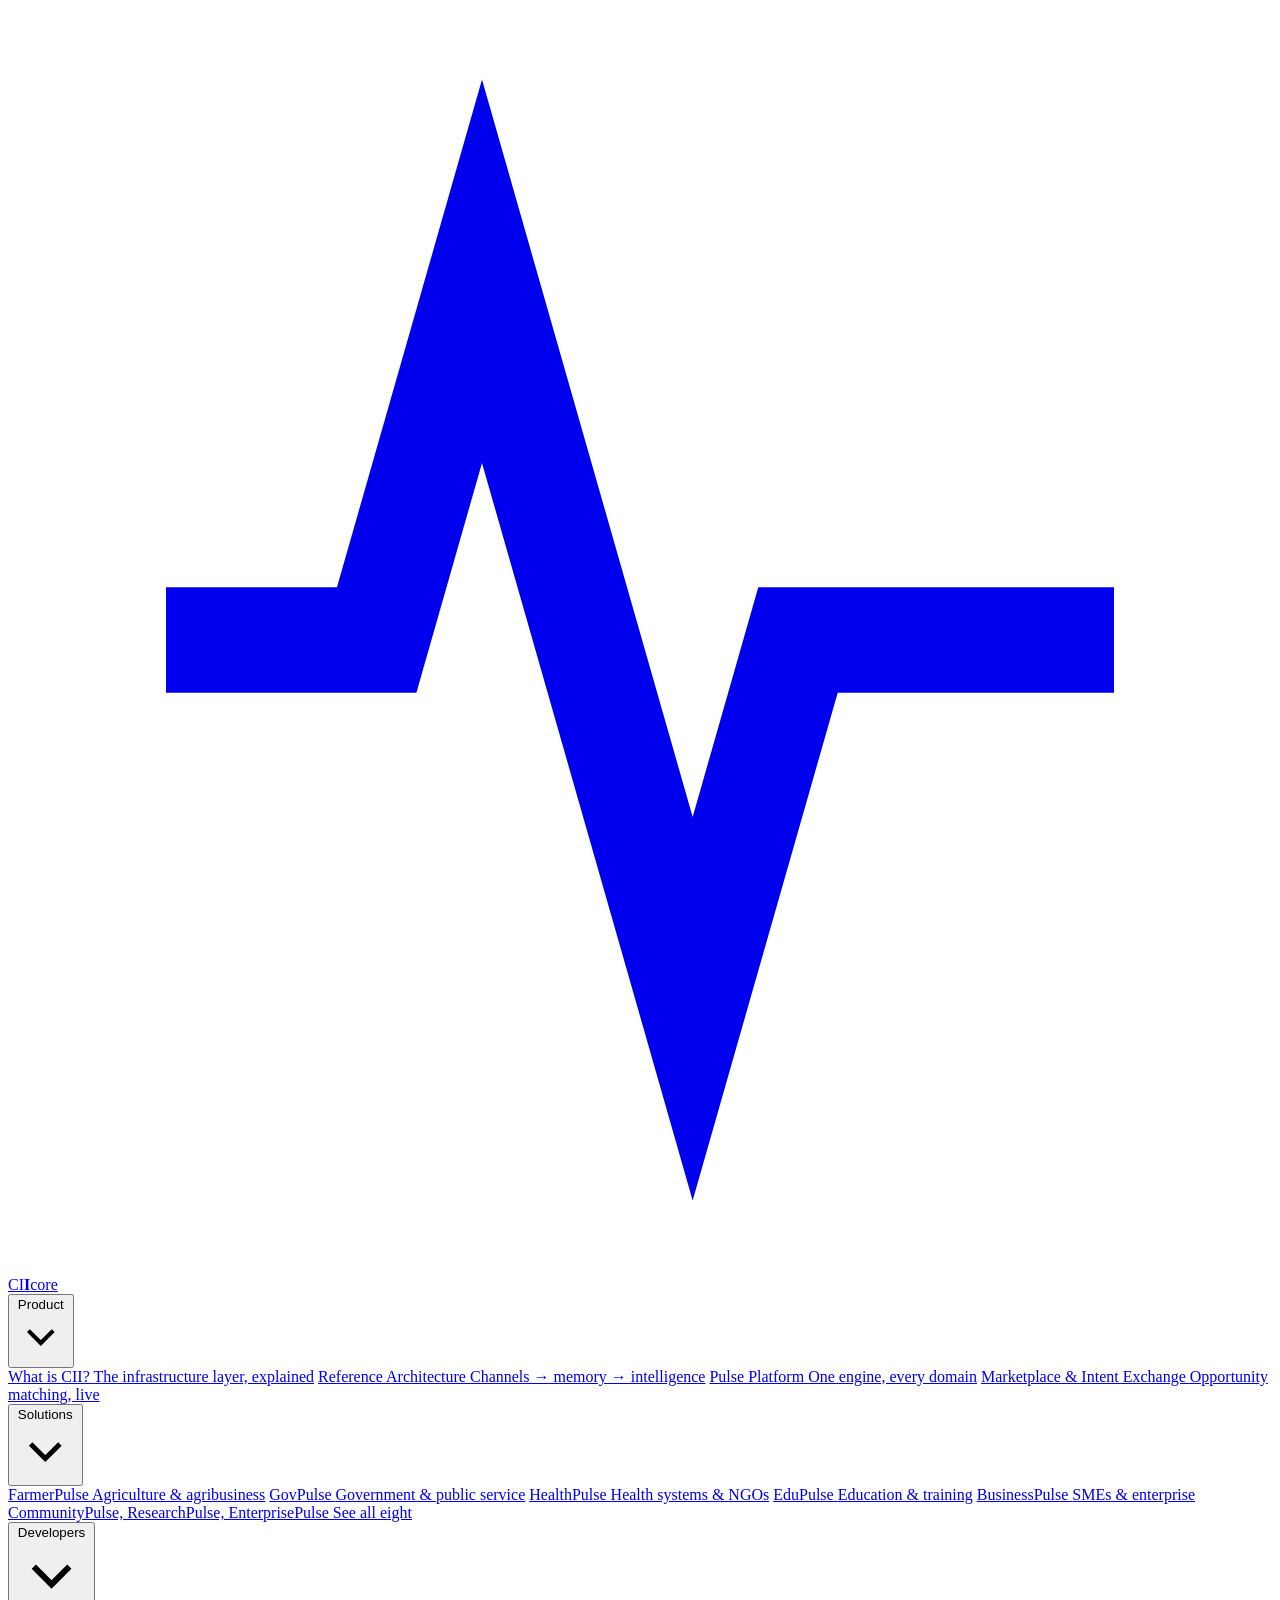
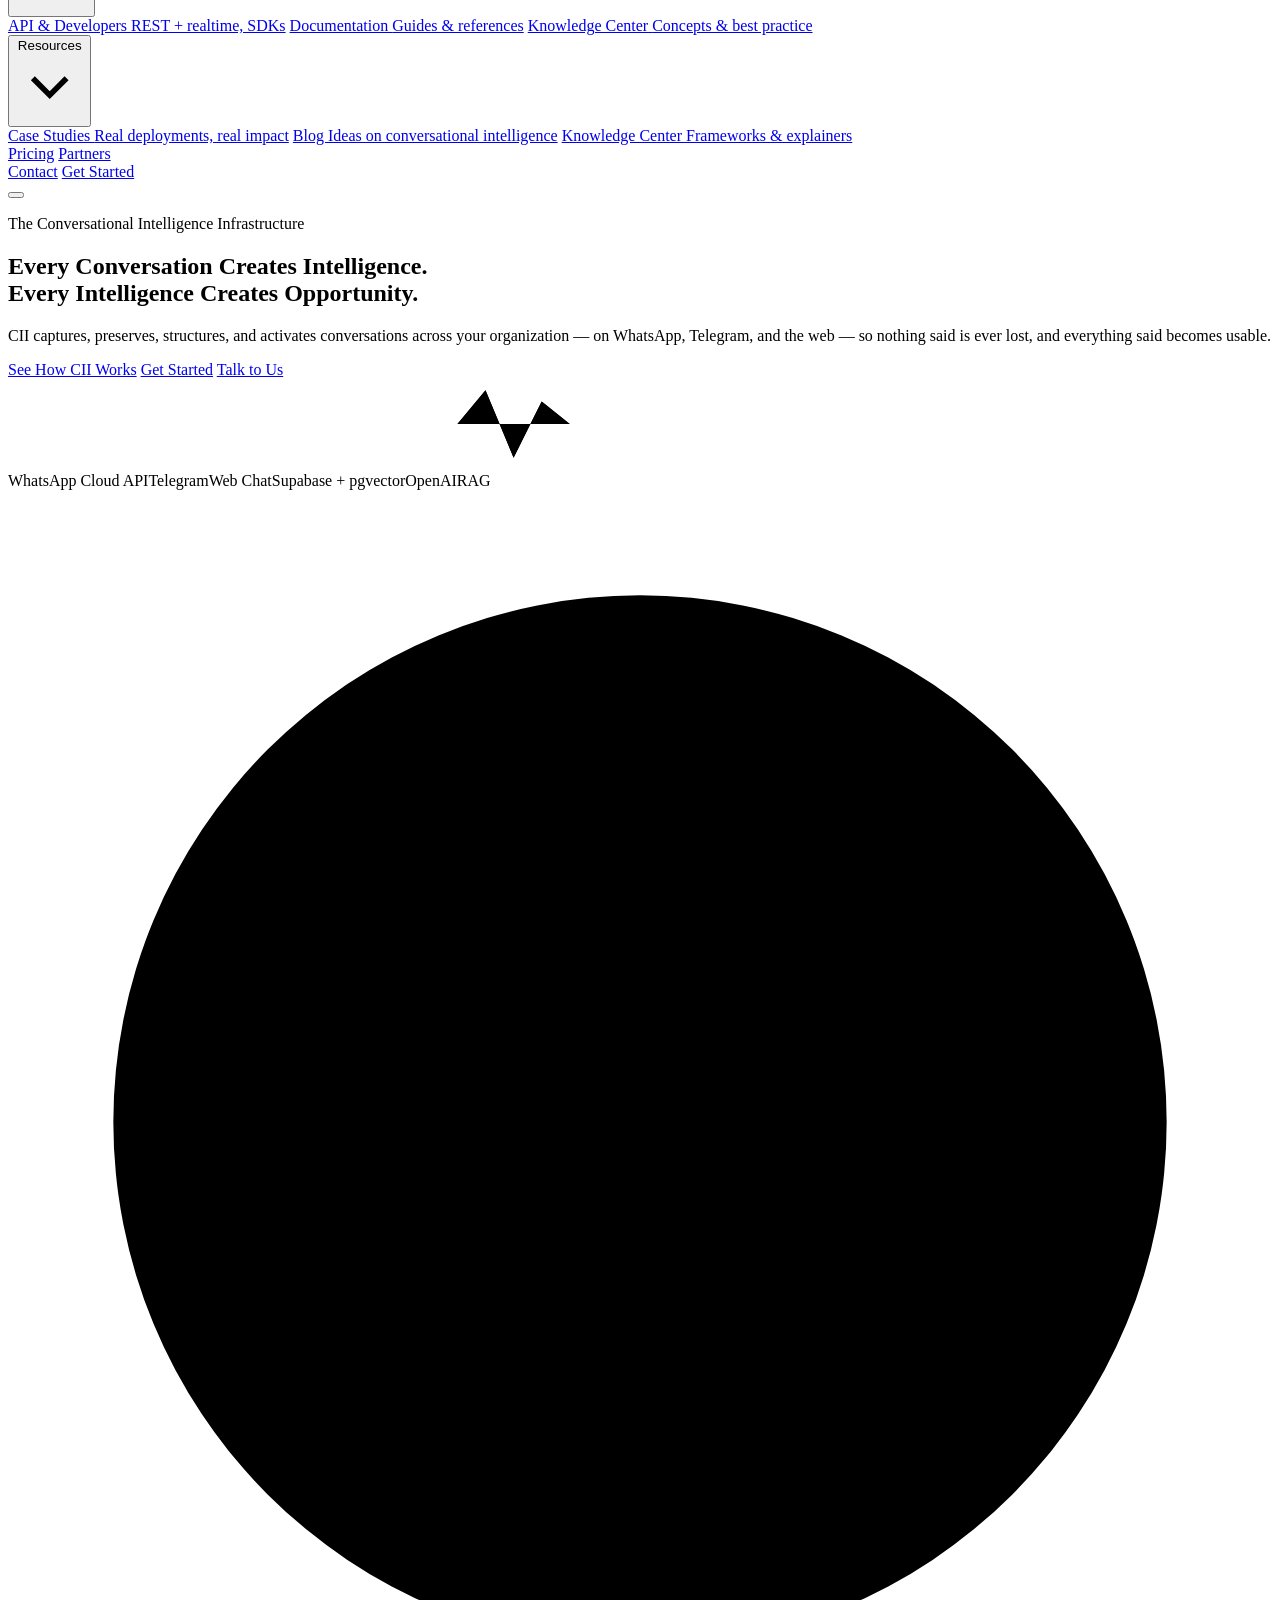
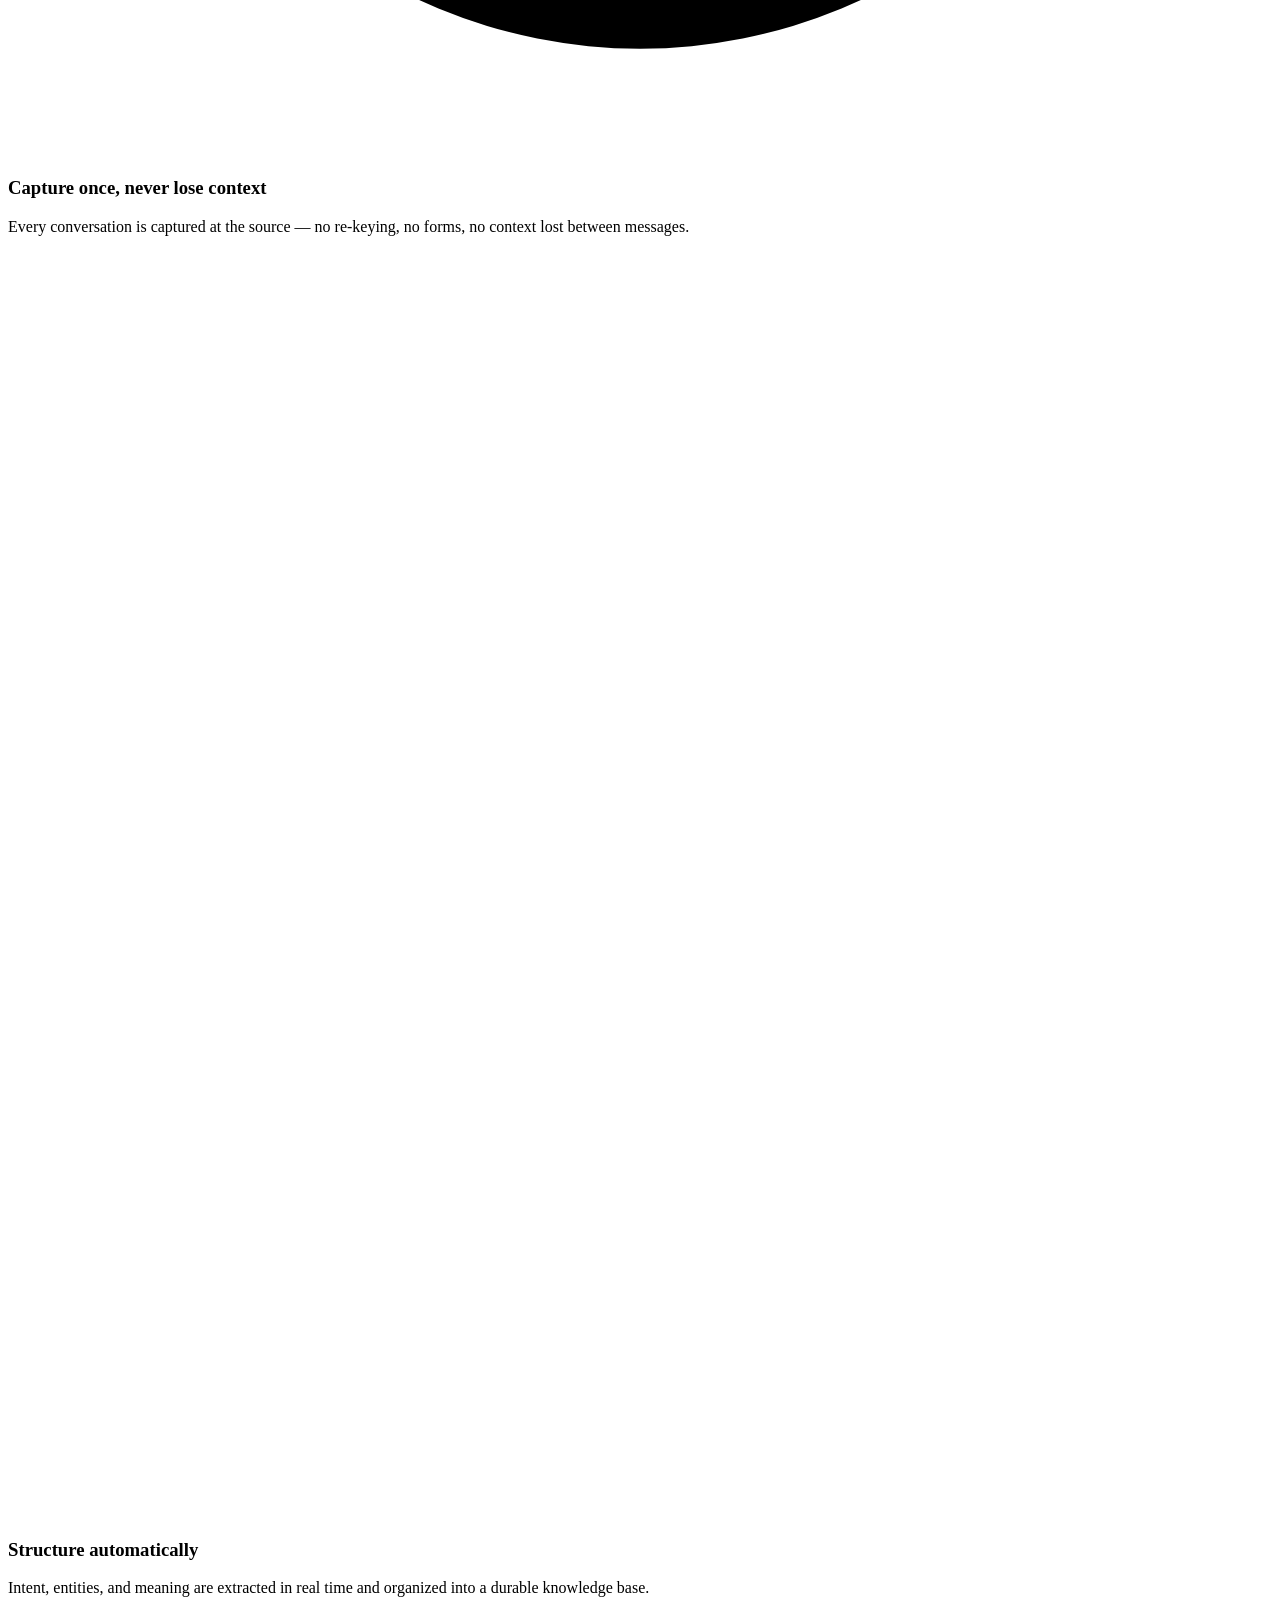
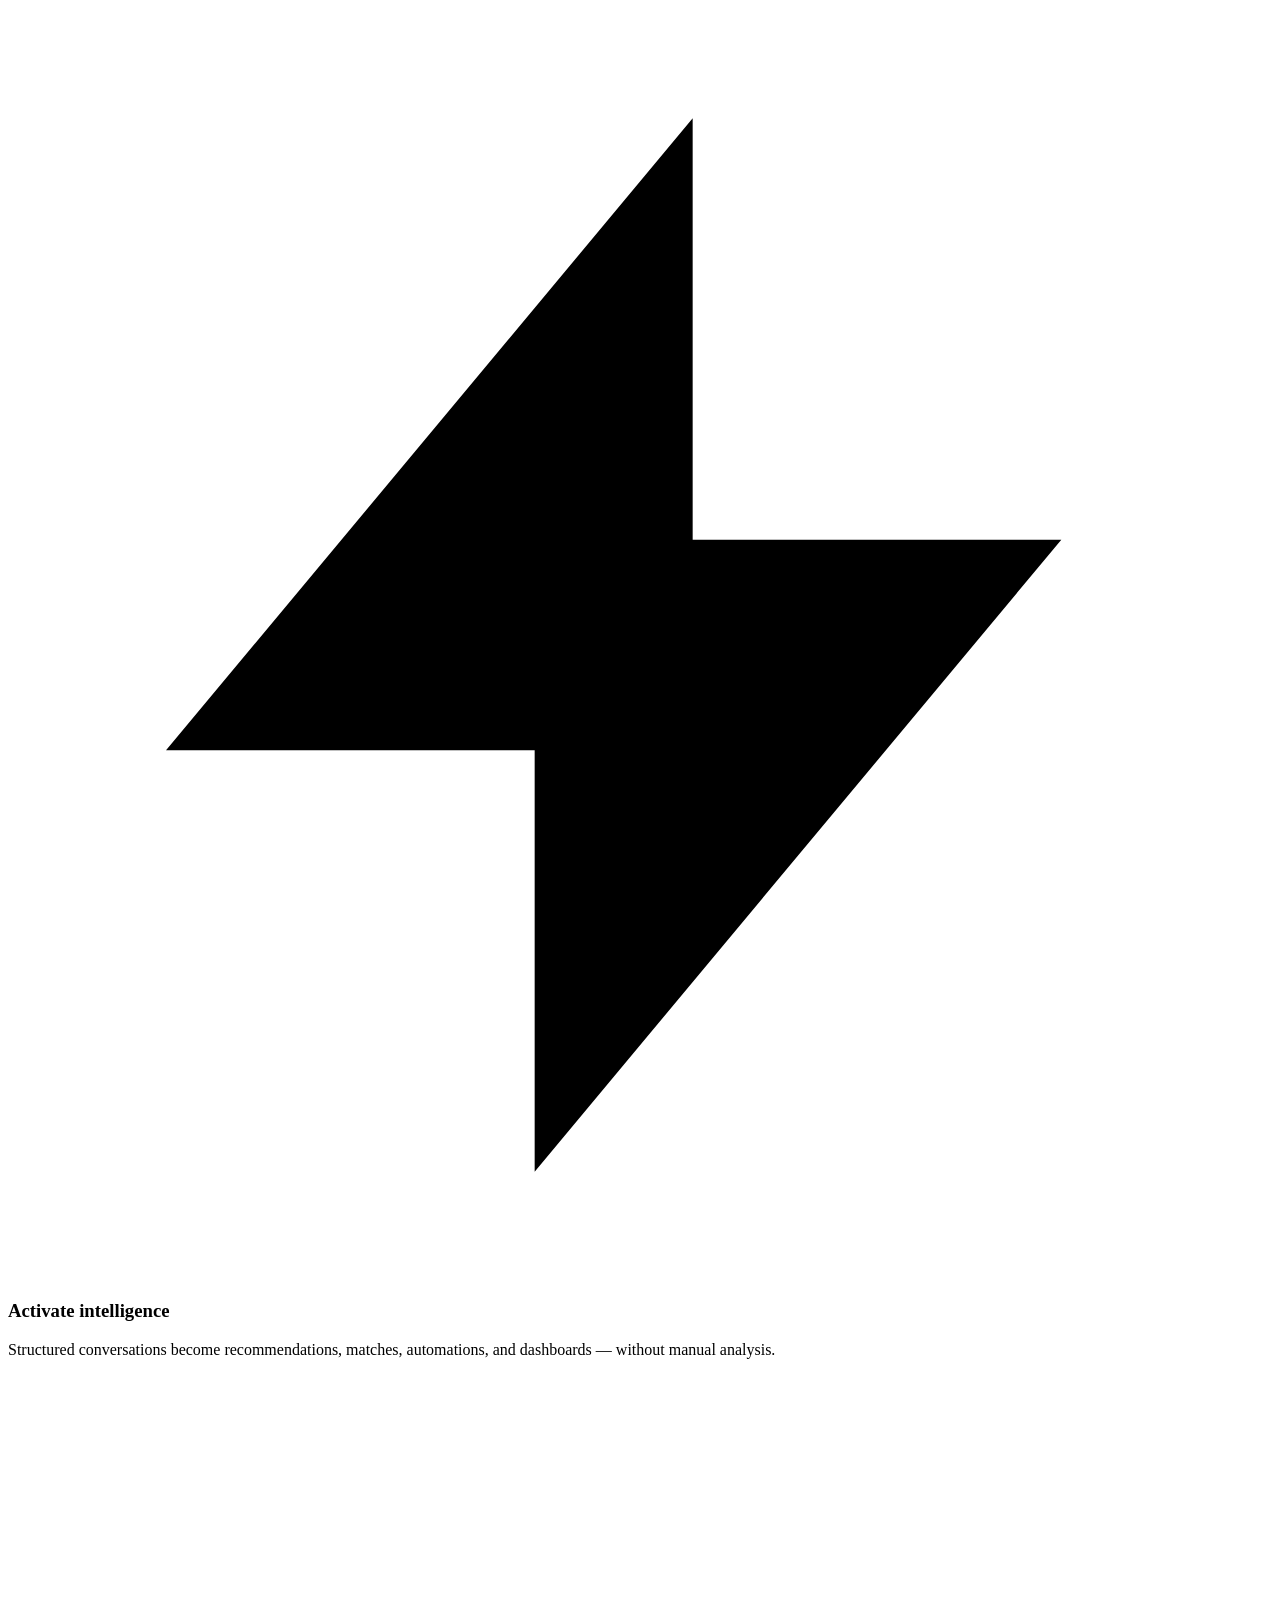
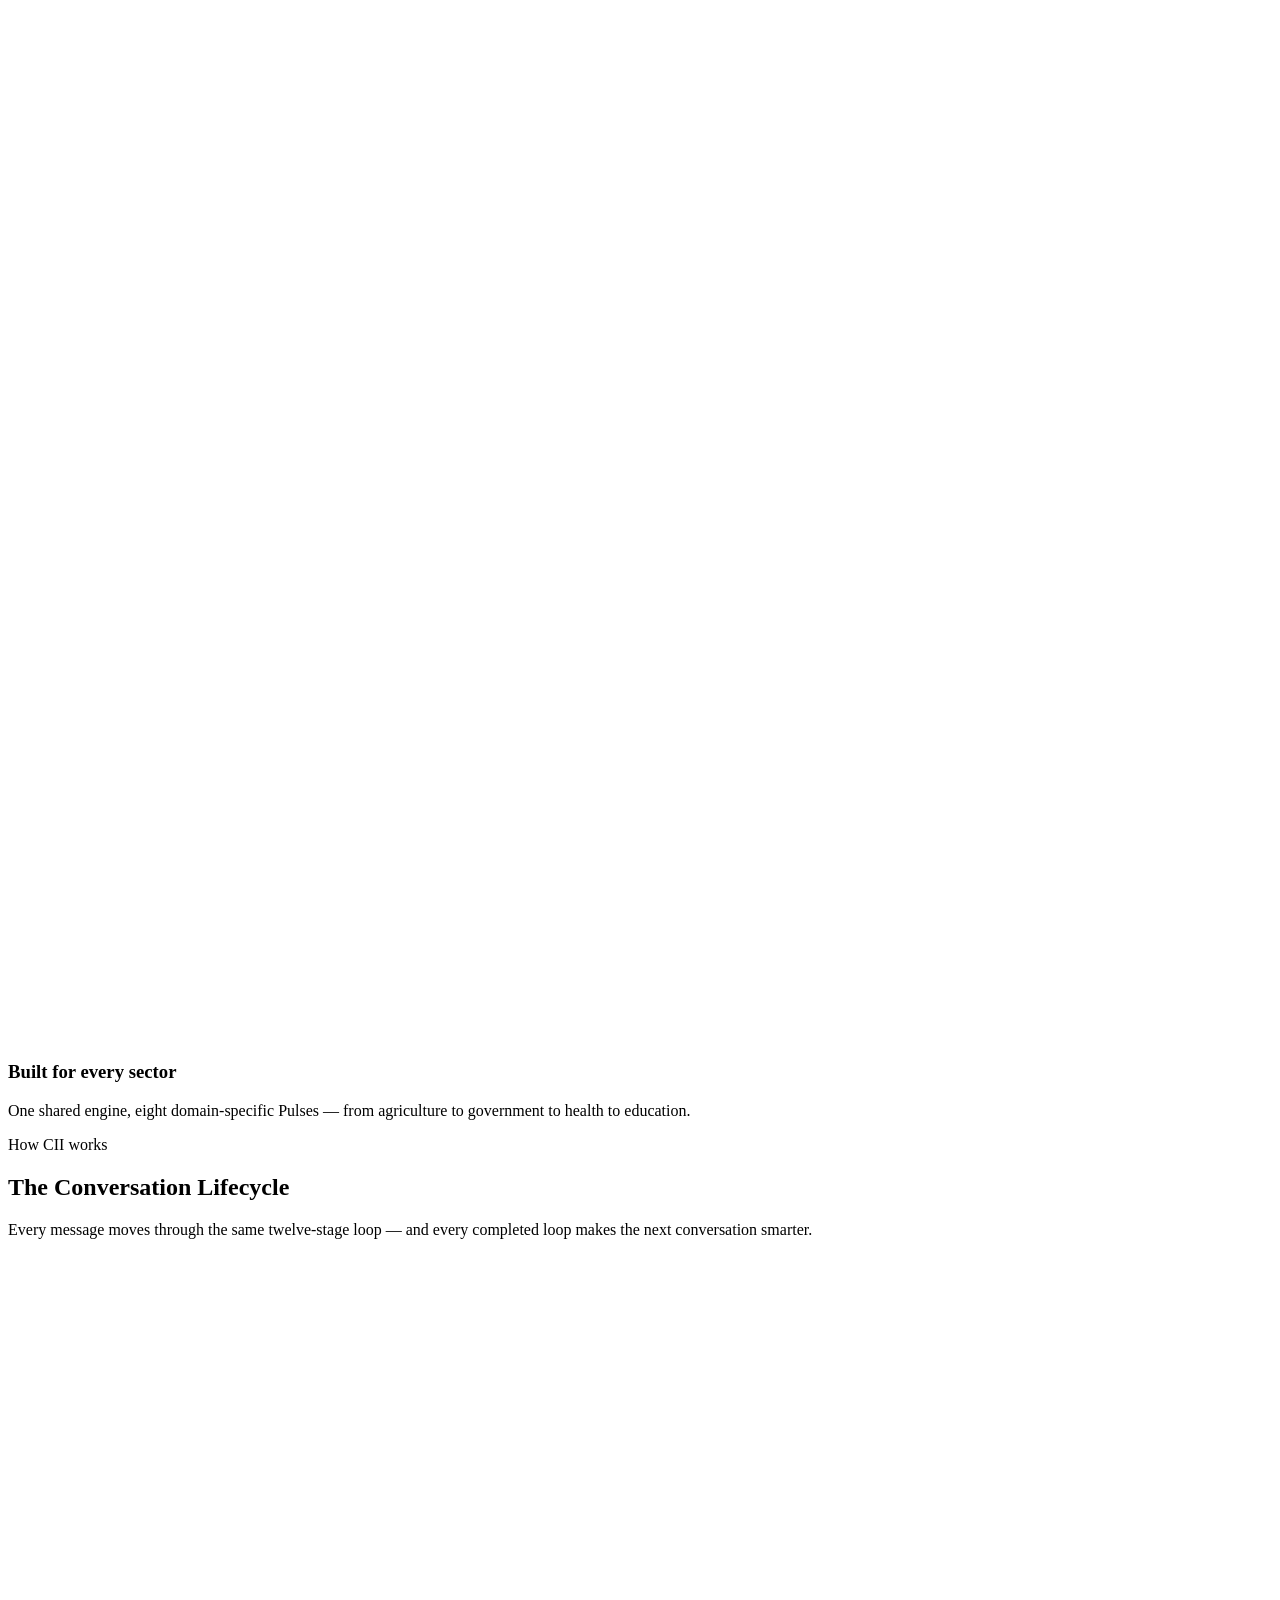
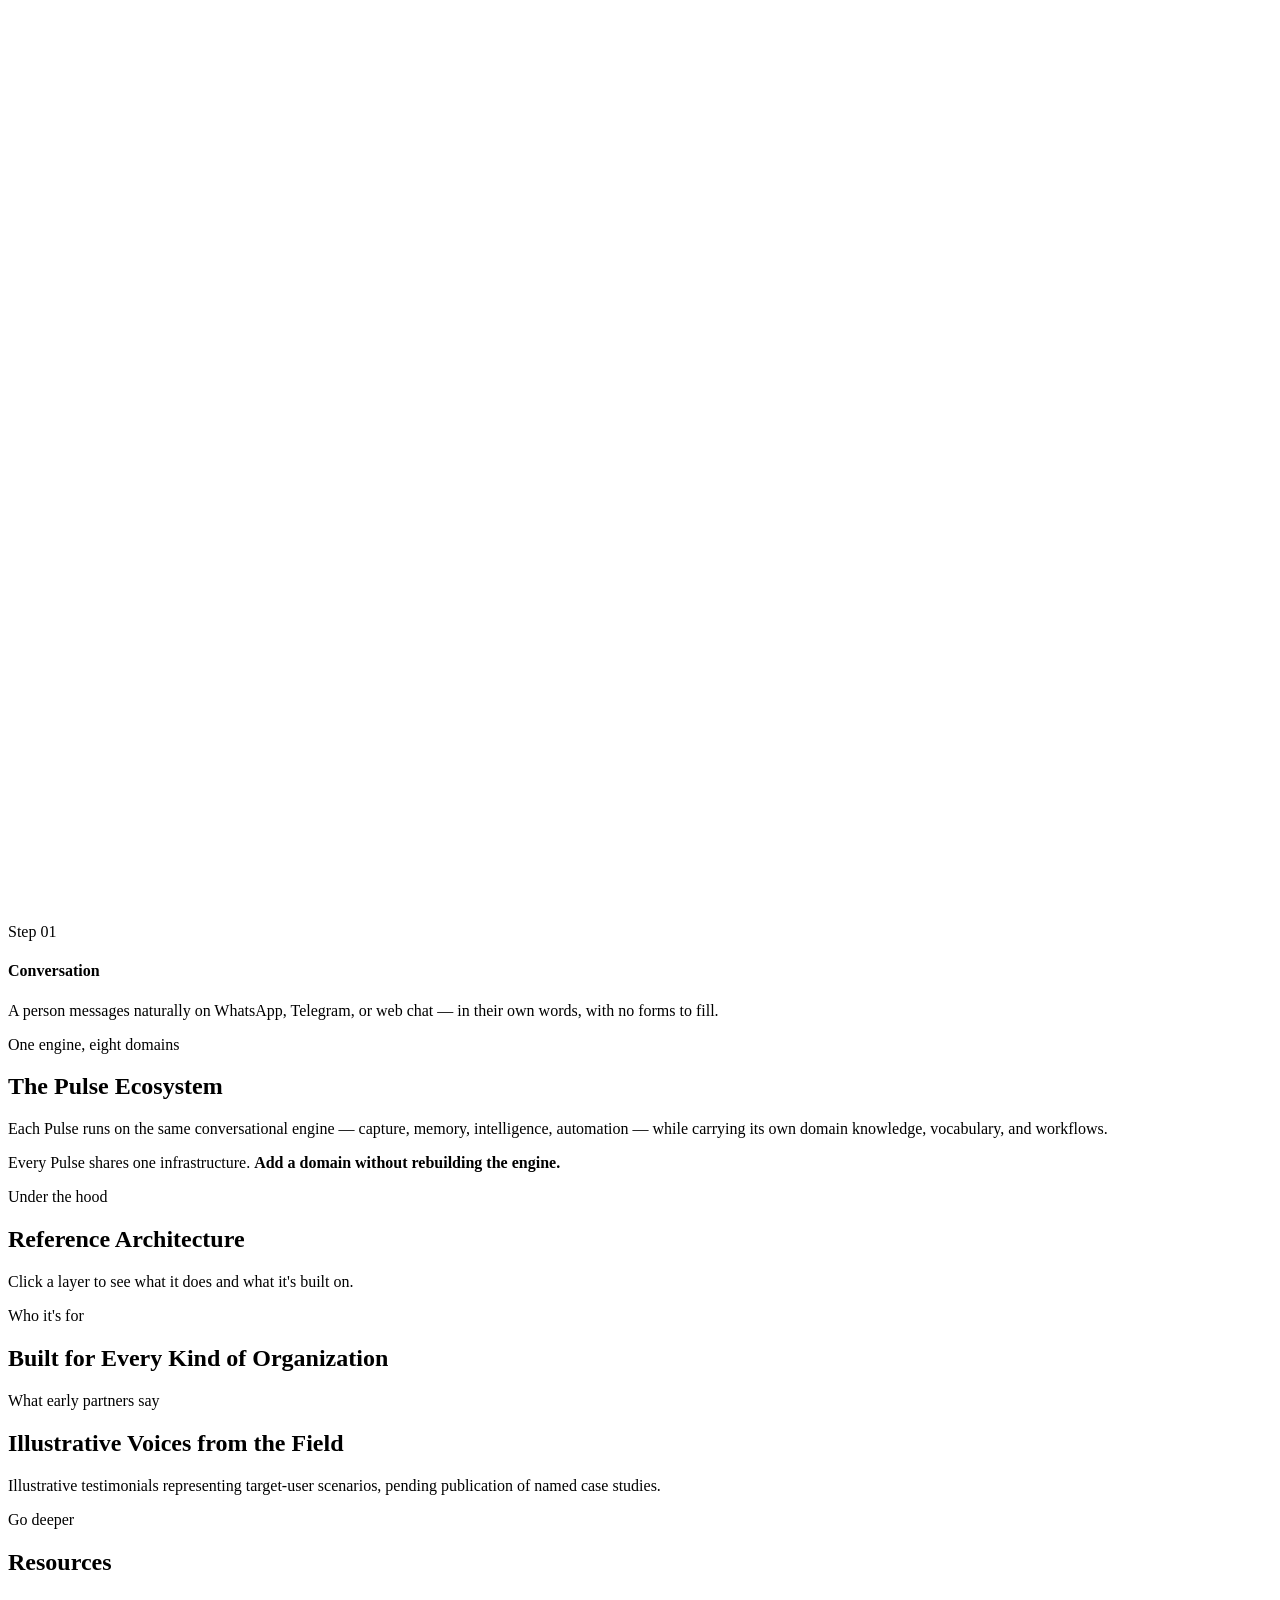
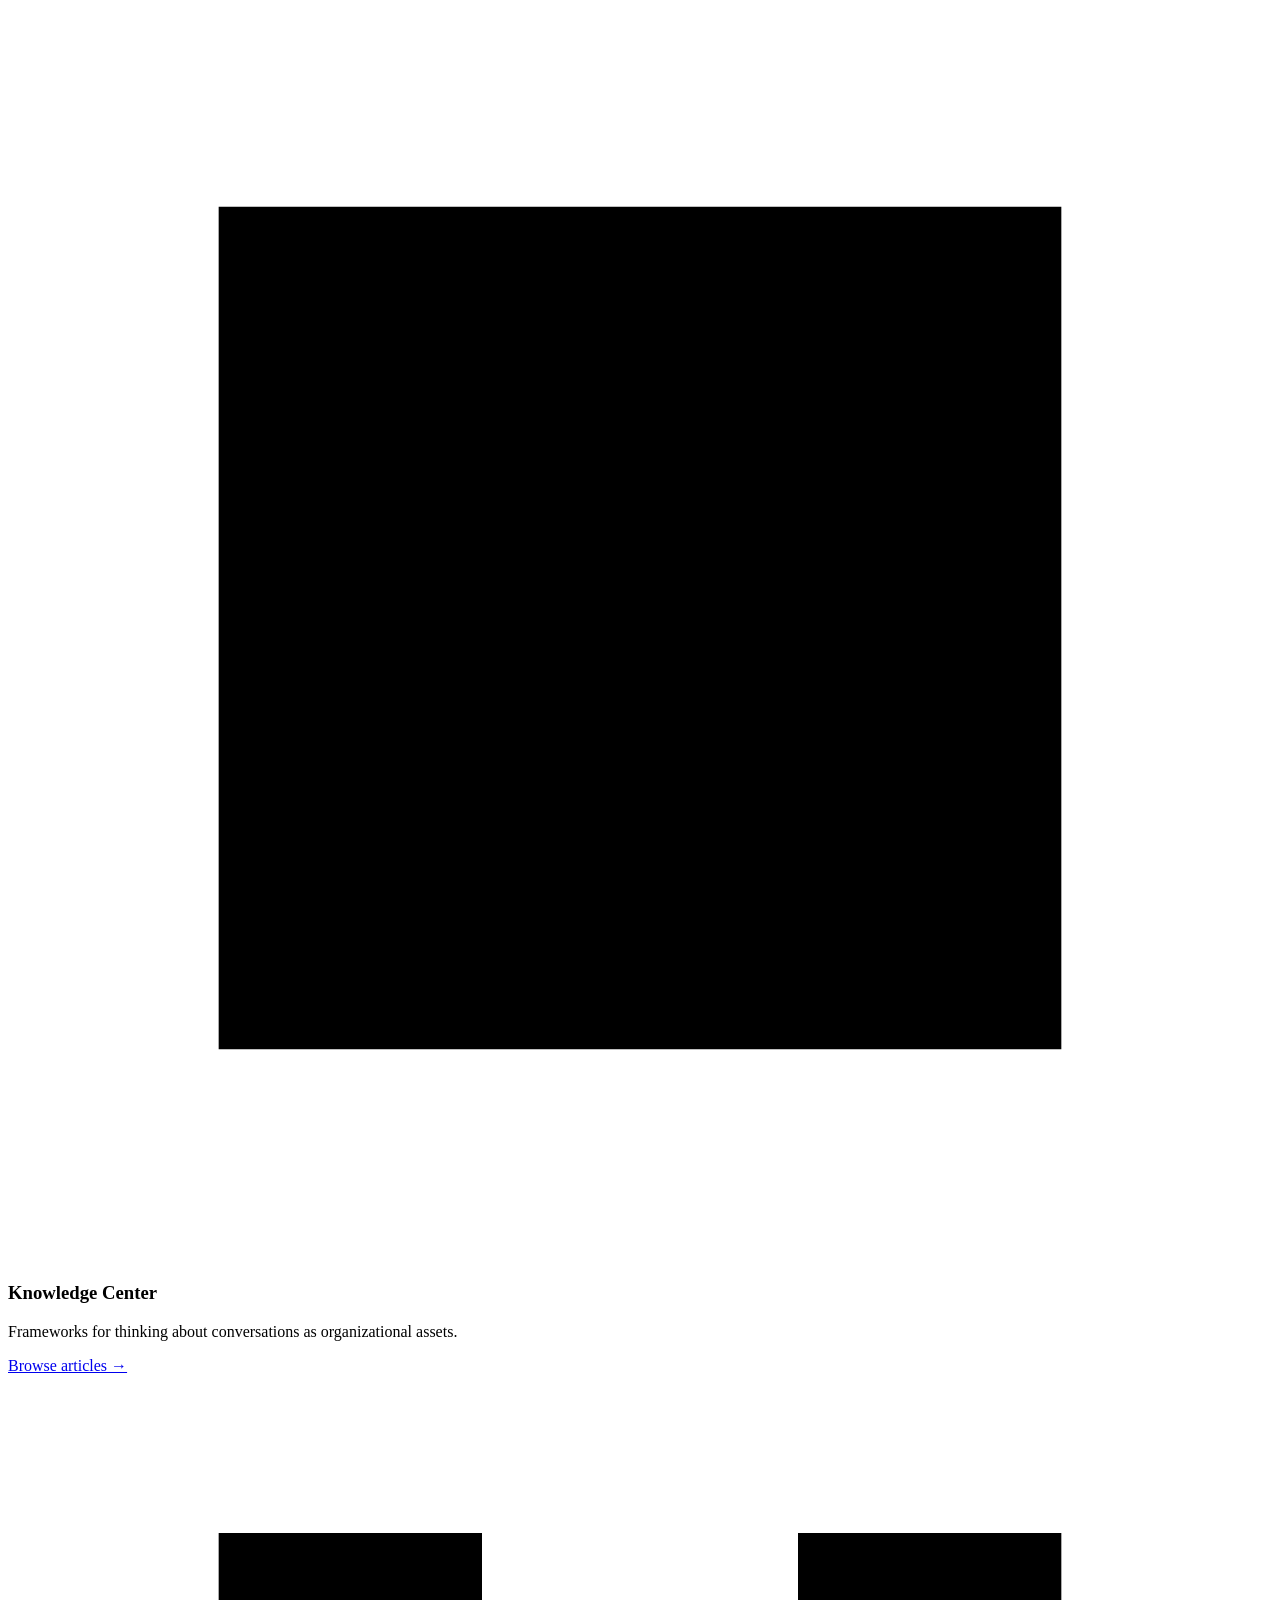
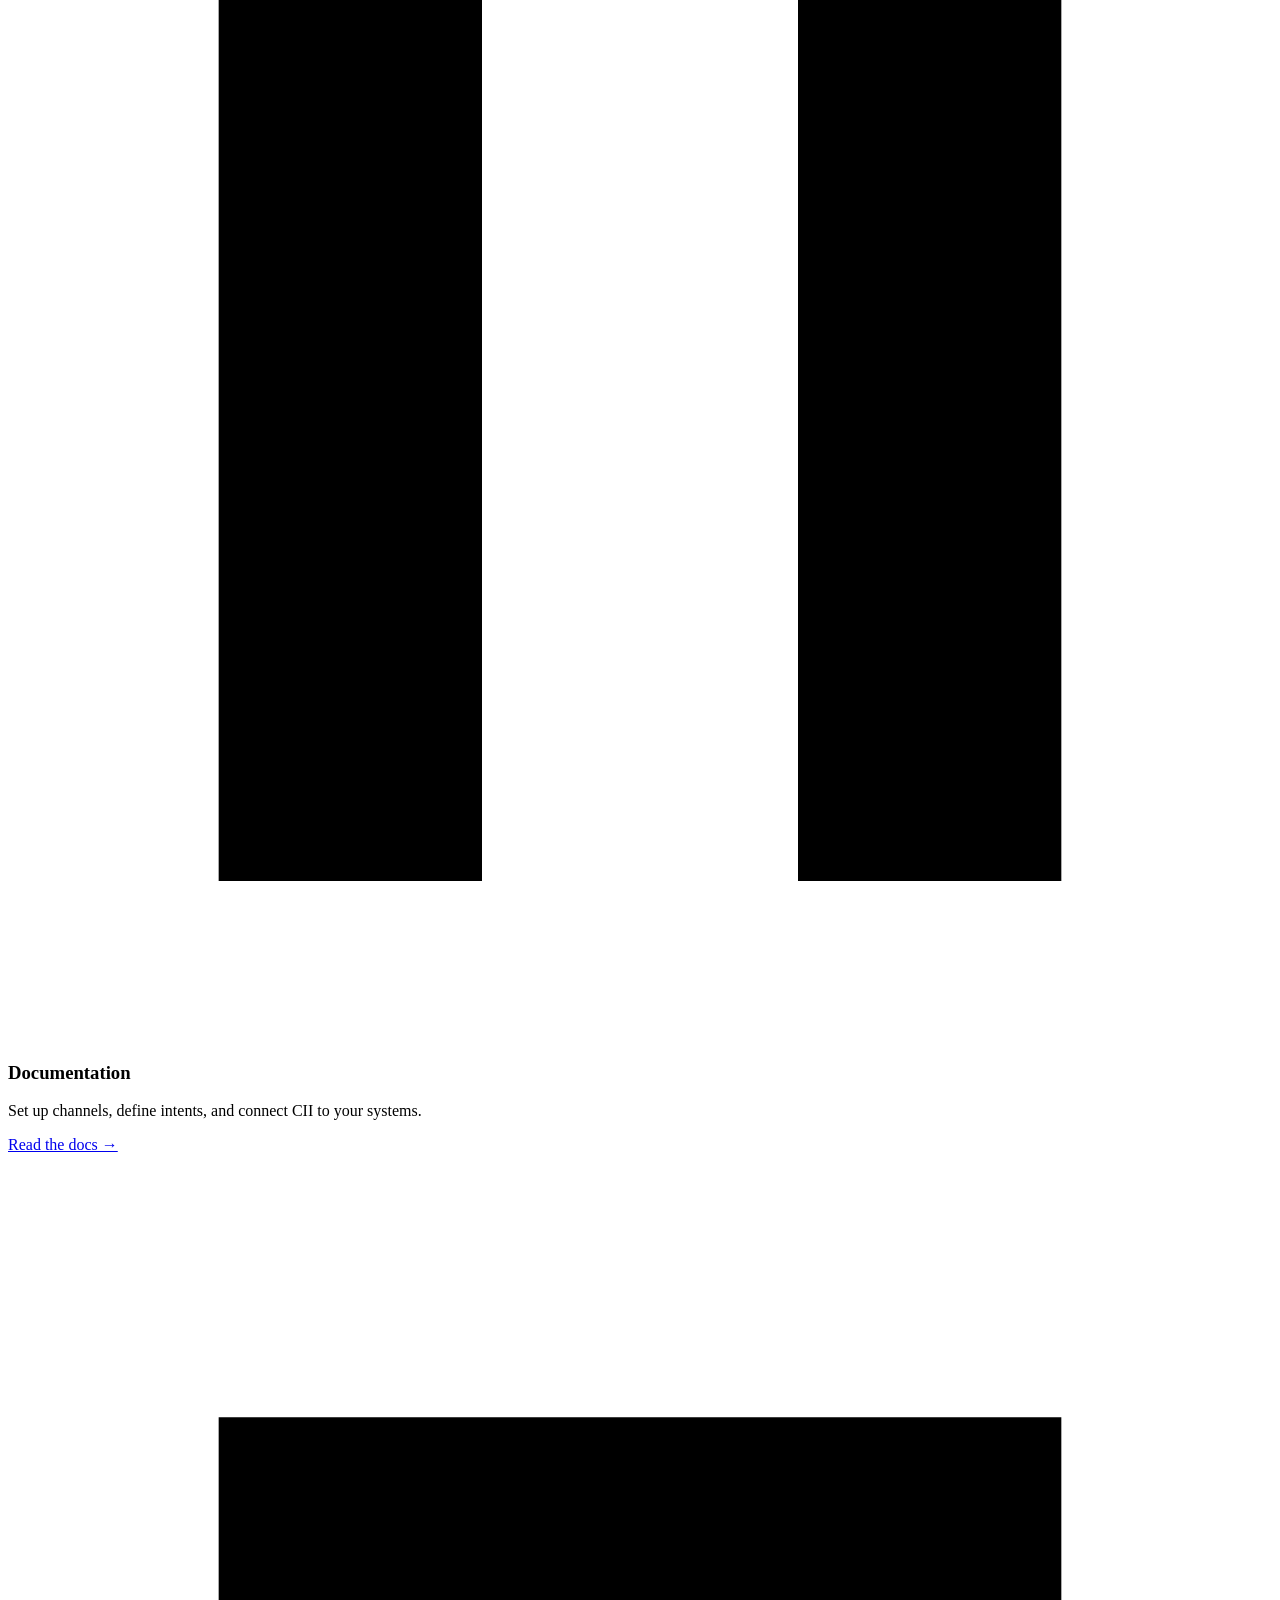
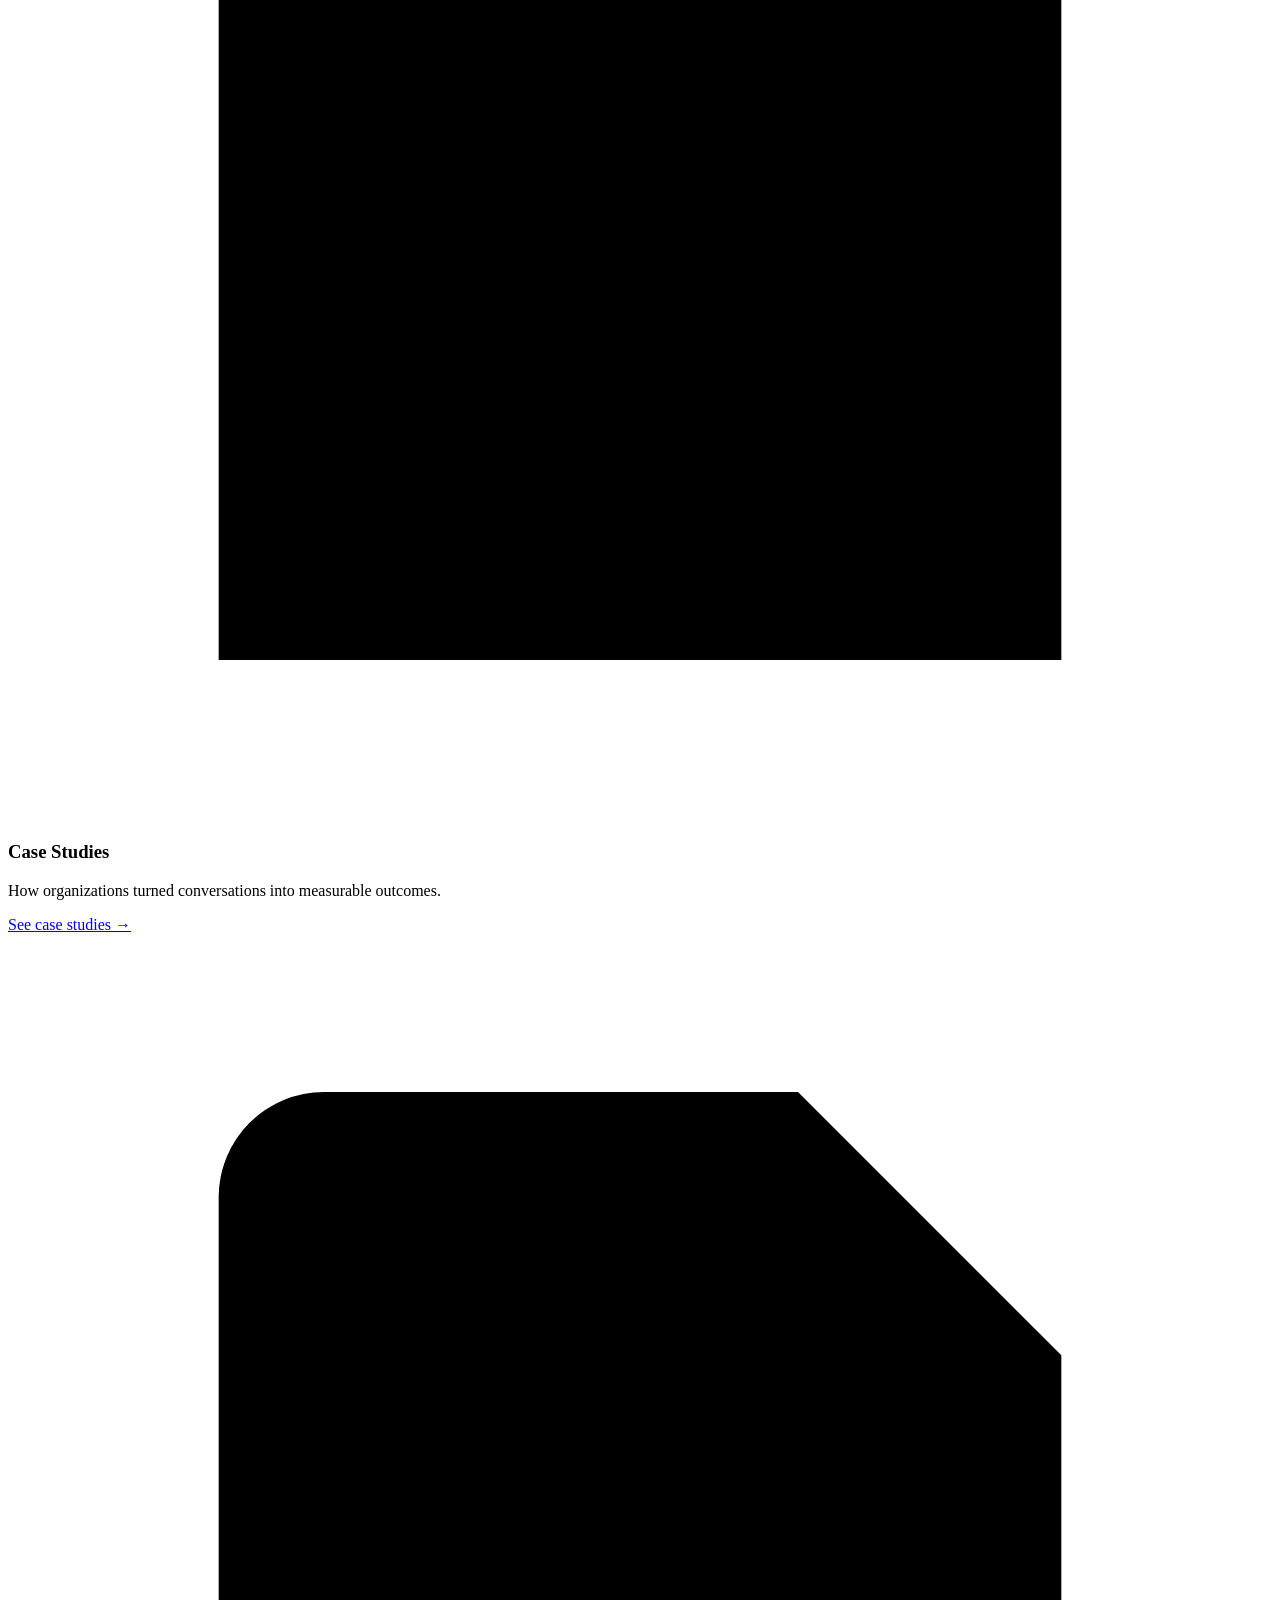
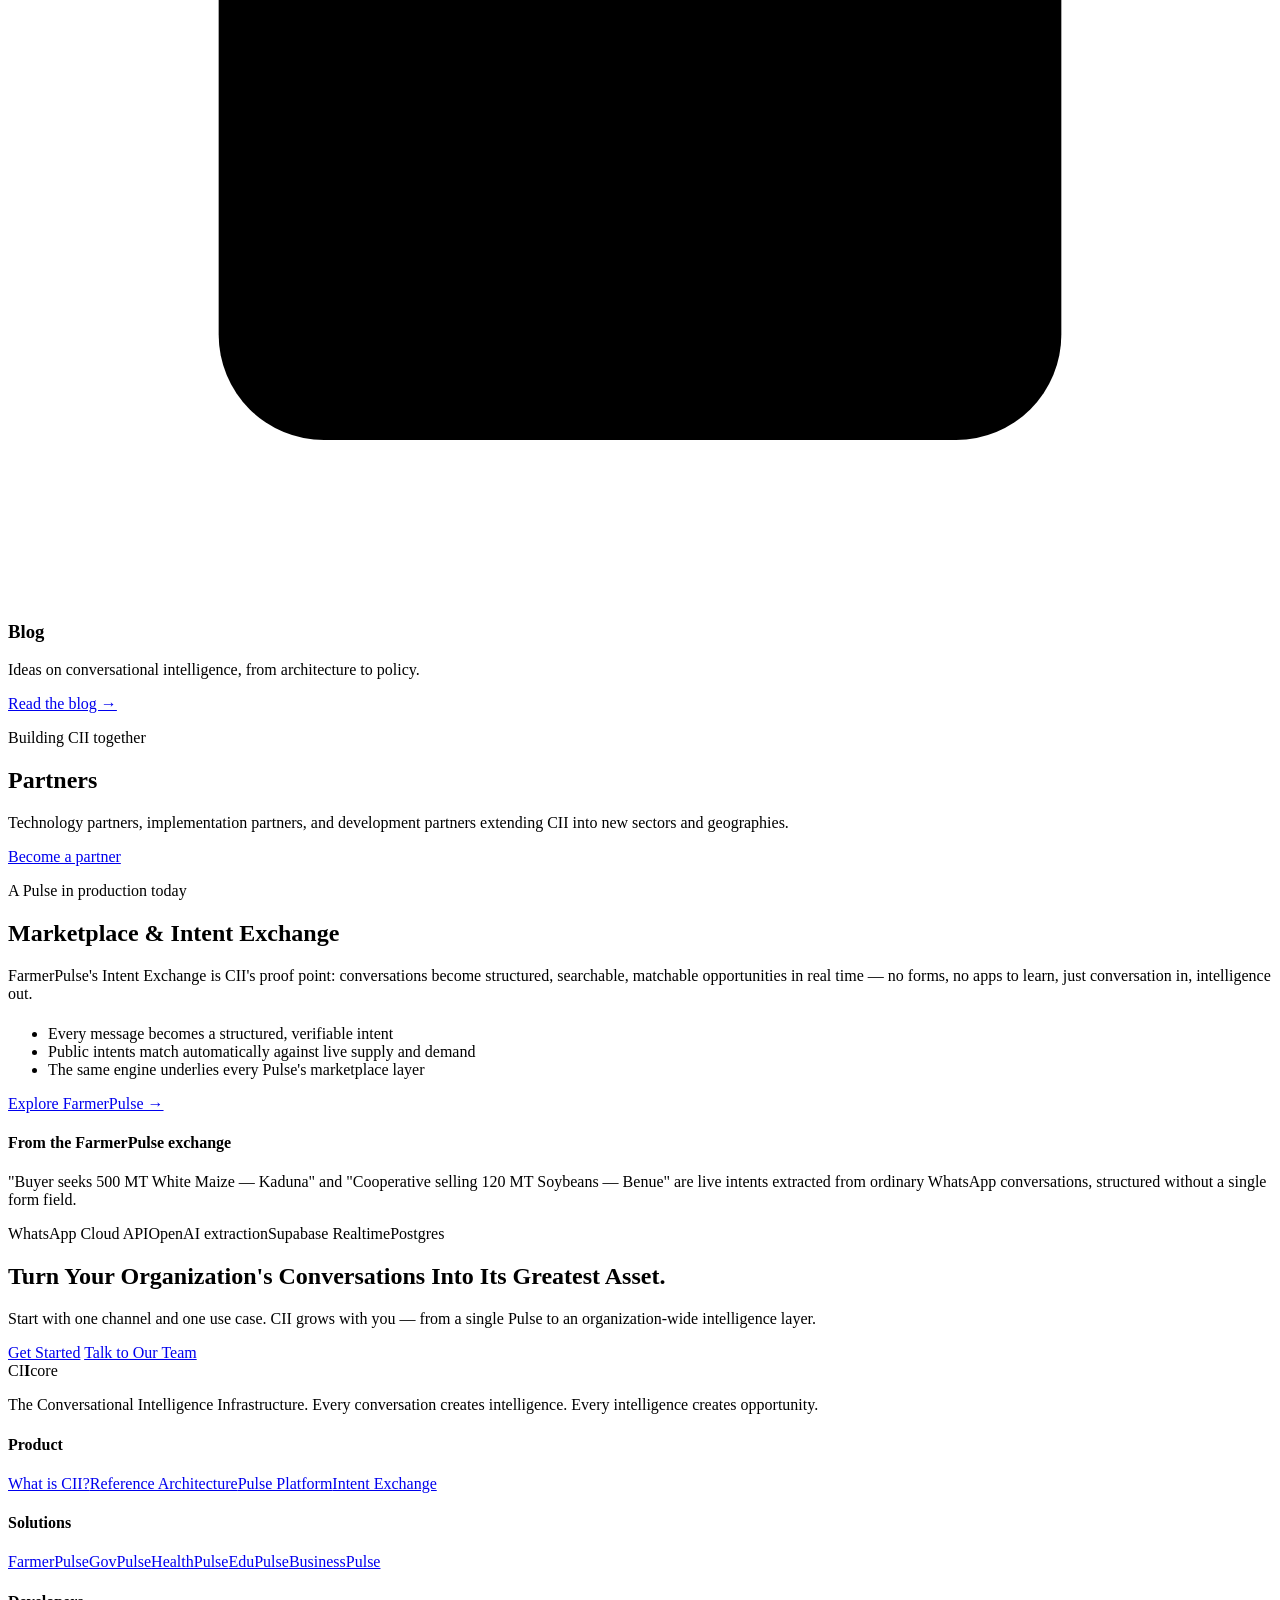
==== index.html @ 6999280f "Update index.html" ====
<!DOCTYPE html>
<html lang="en">
<head>
<meta charset="UTF-8" />
<meta name="viewport" content="width=device-width, initial-scale=1.0" />
<title>CII — Conversational Intelligence Infrastructure | Every Conversation Creates Intelligence</title>
<meta name="description" content="CII is the infrastructure layer that captures, structures, and activates conversations across organizations — turning WhatsApp, Telegram, and web chat into permanent organizational intelligence.">
<link rel="preconnect" href="https://fonts.googleapis.com">
<link href="https://fonts.googleapis.com/css2?family=Sora:wght@400;500;600;700&family=Inter:wght@400;500;600;700&family=JetBrains+Mono:wght@400;500;600&display=swap" rel="stylesheet">
<link rel="stylesheet" href="styles.css">
</head>
<body>

<!-- ============ HEADER ============ -->
<header class="site-header">
  <div class="container header__inner">
    <a href="index.html" class="brand">
      <span class="brand__mark"><svg viewBox="0 0 24 24" fill="none" stroke="currentColor" stroke-width="2"><path d="M3 12h4l2-7 4 14 2-7h6"/></svg></span>
      <span class="brand__name">CI<b>I</b>core</span>
    </a>

    <nav class="main-nav" id="mainNav">
      <div class="nav-item">
        <button aria-expanded="false">Product <svg viewBox="0 0 24 24" stroke="currentColor" fill="none" stroke-width="2"><path d="M6 9l6 6 6-6"/></svg></button>
        <div class="mega">
          <a href="what-is-cii.html">What is CII? <span>The infrastructure layer, explained</span></a>
          <a href="what-is-cii.html#architecture">Reference Architecture <span>Channels → memory → intelligence</span></a>
          <a href="pulse-platform.html">Pulse Platform <span>One engine, every domain</span></a>
          <a href="index.html#marketplace">Marketplace &amp; Intent Exchange <span>Opportunity matching, live</span></a>
        </div>
      </div>
      <div class="nav-item">
        <button aria-expanded="false">Solutions <svg viewBox="0 0 24 24" stroke="currentColor" fill="none" stroke-width="2"><path d="M6 9l6 6 6-6"/></svg></button>
        <div class="mega mega--wide">
          <a href="pulse-platform.html#farmerpulse">FarmerPulse <span>Agriculture &amp; agribusiness</span></a>
          <a href="pulse-platform.html#govpulse">GovPulse <span>Government &amp; public service</span></a>
          <a href="pulse-platform.html#healthpulse">HealthPulse <span>Health systems &amp; NGOs</span></a>
          <a href="pulse-platform.html#edupulse">EduPulse <span>Education &amp; training</span></a>
          <a href="pulse-platform.html#businesspulse">BusinessPulse <span>SMEs &amp; enterprise</span></a>
          <a href="pulse-platform.html#more">CommunityPulse, ResearchPulse, EnterprisePulse <span>See all eight</span></a>
        </div>
      </div>
      <div class="nav-item">
        <button aria-expanded="false">Developers <svg viewBox="0 0 24 24" stroke="currentColor" fill="none" stroke-width="2"><path d="M6 9l6 6 6-6"/></svg></button>
        <div class="mega">
          <a href="developers.html">API &amp; Developers <span>REST + realtime, SDKs</span></a>
          <a href="developers.html#docs">Documentation <span>Guides &amp; references</span></a>
          <a href="developers.html#knowledge">Knowledge Center <span>Concepts &amp; best practice</span></a>
        </div>
      </div>
      <div class="nav-item">
        <button aria-expanded="false">Resources <svg viewBox="0 0 24 24" stroke="currentColor" fill="none" stroke-width="2"><path d="M6 9l6 6 6-6"/></svg></button>
        <div class="mega">
          <a href="index.html#case-studies">Case Studies <span>Real deployments, real impact</span></a>
          <a href="index.html#blog">Blog <span>Ideas on conversational intelligence</span></a>
          <a href="index.html#resources">Knowledge Center <span>Frameworks &amp; explainers</span></a>
        </div>
      </div>
      <a href="pricing.html">Pricing</a>
      <a href="index.html#partners">Partners</a>
    </nav>

    <div class="header__actions">
      <a href="contact.html" class="btn btn--ghost">Contact</a>
      <a href="get-started.html" class="btn btn--primary">Get Started</a>
    </div>
    <button class="hamburger" id="hamburger" aria-label="Menu"><span></span><span></span><span></span></button>
  </div>
</header>

<main>

<!-- ============ HERO ============ -->
<section class="hero">
  <div class="hero__bg" aria-hidden="true"></div>
  <div class="container hero__inner">
    <p class="eyebrow">The Conversational Intelligence Infrastructure</p>
    <h1 class="hero__headline">Every Conversation Creates <span class="hl">Intelligence.</span><br>Every Intelligence Creates Opportunity.</h1>
    <p class="hero__sub">CII captures, preserves, structures, and activates conversations across your organization — on WhatsApp, Telegram, and the web — so nothing said is ever lost, and everything said becomes usable.</p>
    <div class="hero__actions">
      <a href="#how-it-works" class="btn btn--primary btn--lg">See How CII Works</a>
      <a href="get-started.html" class="btn btn--pulse btn--lg">Get Started</a>
      <a href="contact.html" class="btn btn--outline btn--lg">Talk to Us</a>
    </div>

    <svg class="pulse-line" viewBox="0 0 900 64" preserveAspectRatio="none" aria-hidden="true">
      <path class="glow" d="M0 32 H320 L340 8 L360 56 L380 16 L400 32 H900"/>
      <path id="pulsePath" d="M0 32 H320 L340 8 L360 56 L380 16 L400 32 H900"/>
      <circle class="pulse-line-dot" id="pulseDot" cx="0" cy="32"/>
    </svg>

    <div class="hero__trust">
      <span>WhatsApp Cloud API</span><span>Telegram</span><span>Web Chat</span><span>Supabase + pgvector</span><span>OpenAI</span><span>RAG</span>
    </div>
  </div>
</section>

<!-- ============ VALUE PROPS ============ -->
<section class="value-props">
  <div class="container">
    <div class="value-grid">
      <div class="value-card">
        <div class="value-card__icon"><svg class="icon" viewBox="0 0 24 24"><path d="M12 2a10 10 0 1 0 0 20 10 10 0 0 0 0-20zM12 6v6l4 2"/></svg></div>
        <h3>Capture once, never lose context</h3>
        <p>Every conversation is captured at the source — no re-keying, no forms, no context lost between messages.</p>
      </div>
      <div class="value-card">
        <div class="value-card__icon"><svg class="icon" viewBox="0 0 24 24"><path d="M4 6h16M4 12h10M4 18h16"/></svg></div>
        <h3>Structure automatically</h3>
        <p>Intent, entities, and meaning are extracted in real time and organized into a durable knowledge base.</p>
      </div>
      <div class="value-card">
        <div class="value-card__icon"><svg class="icon" viewBox="0 0 24 24"><path d="M13 2 3 14h7v8l10-12h-7z"/></svg></div>
        <h3>Activate intelligence</h3>
        <p>Structured conversations become recommendations, matches, automations, and dashboards — without manual analysis.</p>
      </div>
      <div class="value-card">
        <div class="value-card__icon"><svg class="icon" viewBox="0 0 24 24"><path d="M4 21V9M10 21V3M16 21v-6M22 21H2"/></svg></div>
        <h3>Built for every sector</h3>
        <p>One shared engine, eight domain-specific Pulses — from agriculture to government to health to education.</p>
      </div>
    </div>
  </div>
</section>

<!-- ============ HOW CII WORKS — LIFECYCLE LOOP ============ -->
<section class="lifecycle" id="how-it-works">
  <div class="container">
    <div class="section-head">
      <div>
        <p class="eyebrow eyebrow--onDark">How CII works</p>
        <h2>The Conversation Lifecycle</h2>
        <p>Every message moves through the same twelve-stage loop — and every completed loop makes the next conversation smarter.</p>
      </div>
    </div>
    <div class="lifecycle-wrap">
      <svg class="loop-svg" viewBox="0 0 480 480" id="loopSvg"></svg>
      <div class="loop-detail" id="loopDetail">
        <span class="step-num">Step 01</span>
        <h4>Conversation</h4>
        <p>A person messages naturally on WhatsApp, Telegram, or web chat — in their own words, with no forms to fill.</p>
      </div>
    </div>
  </div>
</section>

<!-- ============ PULSE ECOSYSTEM ============ -->
<section class="ecosystem" id="pulses">
  <div class="container">
    <div class="section-head">
      <div>
        <p class="eyebrow">One engine, eight domains</p>
        <h2>The Pulse Ecosystem</h2>
        <p>Each Pulse runs on the same conversational engine — capture, memory, intelligence, automation — while carrying its own domain knowledge, vocabulary, and workflows.</p>
      </div>
    </div>
    <div class="pulse-grid" id="pulseGrid"></div>
    <p class="ecosystem__note">Every Pulse shares one infrastructure. <strong>Add a domain without rebuilding the engine.</strong></p>
  </div>
</section>

<!-- ============ ARCHITECTURE ============ -->
<section class="architecture" id="architecture">
  <div class="container">
    <div class="section-head">
      <div>
        <p class="eyebrow">Under the hood</p>
        <h2>Reference Architecture</h2>
        <p>Click a layer to see what it does and what it's built on.</p>
      </div>
    </div>
    <div class="arch-wrap">
      <div class="arch-stack" id="archStack"></div>
      <div class="arch-detail" id="archDetail"></div>
    </div>
  </div>
</section>

<!-- ============ INDUSTRY SOLUTIONS ============ -->
<section class="solutions">
  <div class="container">
    <div class="section-head">
      <div>
        <p class="eyebrow">Who it's for</p>
        <h2>Built for Every Kind of Organization</h2>
      </div>
    </div>
    <div class="solutions-grid" id="solutionsGrid"></div>
  </div>
</section>

<!-- ============ METRICS ============ -->
<section class="metrics">
  <div class="container metrics-grid" id="metricsGrid"></div>
</section>

<!-- ============ TESTIMONIALS ============ -->
<section class="testimonials">
  <div class="container">
    <div class="section-head">
      <div>
        <p class="eyebrow">What early partners say</p>
        <h2>Illustrative Voices from the Field</h2>
      </div>
    </div>
    <div class="testimonial-grid" id="testimonialGrid"></div>
    <p class="testimonials__disclaimer">Illustrative testimonials representing target-user scenarios, pending publication of named case studies.</p>
  </div>
</section>

<!-- ============ RESOURCES ============ -->
<section class="resources" id="resources">
  <div class="container">
    <div class="section-head">
      <div>
        <p class="eyebrow">Go deeper</p>
        <h2>Resources</h2>
      </div>
    </div>
    <div class="resources-grid">
      <div class="resource-card">
        <div class="resource-card__icon"><svg class="icon" viewBox="0 0 24 24"><path d="M4 4h16v16H4z"/><path d="M4 9h16"/></svg></div>
        <h3>Knowledge Center</h3>
        <p>Frameworks for thinking about conversations as organizational assets.</p>
        <a href="#resources">Browse articles →</a>
      </div>
      <div class="resource-card">
        <div class="resource-card__icon"><svg class="icon" viewBox="0 0 24 24"><path d="M9 3H4v18h5M15 3h5v18h-5M9 3v18M15 3v18"/></svg></div>
        <h3>Documentation</h3>
        <p>Set up channels, define intents, and connect CII to your systems.</p>
        <a href="developers.html">Read the docs →</a>
      </div>
      <div class="resource-card">
        <div class="resource-card__icon"><svg class="icon" viewBox="0 0 24 24"><path d="M8 3v4M16 3v4M4 8h16M4 5h16v16H4z"/></svg></div>
        <h3 id="case-studies">Case Studies</h3>
        <p>How organizations turned conversations into measurable outcomes.</p>
        <a href="#case-studies">See case studies →</a>
      </div>
      <div class="resource-card">
        <div class="resource-card__icon"><svg class="icon" viewBox="0 0 24 24"><path d="M4 19V5a2 2 0 0 1 2-2h9l5 5v11a2 2 0 0 1-2 2H6a2 2 0 0 1-2-2z"/></svg></div>
        <h3 id="blog">Blog</h3>
        <p>Ideas on conversational intelligence, from architecture to policy.</p>
        <a href="#blog">Read the blog →</a>
      </div>
    </div>
  </div>
</section>

<!-- ============ PARTNERS ============ -->
<section class="content-section content-section--alt" id="partners">
  <div class="container">
    <div class="section-head">
      <div>
        <p class="eyebrow">Building CII together</p>
        <h2>Partners</h2>
        <p>Technology partners, implementation partners, and development partners extending CII into new sectors and geographies.</p>
      </div>
      <a href="contact.html" class="btn btn--outline">Become a partner</a>
    </div>
    <div class="solutions-grid" id="partnersGrid"></div>
  </div>
</section>

<!-- ============ MARKETPLACE TEASER ============ -->
<section class="content-section" id="marketplace">
  <div class="container two-col">
    <div>
      <p class="eyebrow">A Pulse in production today</p>
      <h2>Marketplace &amp; Intent Exchange</h2>
      <p style="color:var(--text-soft);margin:14px 0 22px;">FarmerPulse's Intent Exchange is CII's proof point: conversations become structured, searchable, matchable opportunities in real time — no forms, no apps to learn, just conversation in, intelligence out.</p>
      <ul class="check-list">
        <li>Every message becomes a structured, verifiable intent</li>
        <li>Public intents match automatically against live supply and demand</li>
        <li>The same engine underlies every Pulse's marketplace layer</li>
      </ul>
      <a href="pulse-platform.html#farmerpulse" class="btn btn--primary" style="margin-top:22px;">Explore FarmerPulse →</a>
    </div>
    <div class="arch-detail" style="background:var(--ink);">
      <h4>From the FarmerPulse exchange</h4>
      <p>"Buyer seeks 500 MT White Maize — Kaduna" and "Cooperative selling 120 MT Soybeans — Benue" are live intents extracted from ordinary WhatsApp conversations, structured without a single form field.</p>
      <div class="arch-detail__tech"><span>WhatsApp Cloud API</span><span>OpenAI extraction</span><span>Supabase Realtime</span><span>Postgres</span></div>
    </div>
  </div>
</section>

<!-- ============ FINAL CTA ============ -->
<section class="final-cta" id="get-started">
  <div class="container final-cta__inner">
    <h2>Turn Your Organization's Conversations Into Its Greatest Asset.</h2>
    <p>Start with one channel and one use case. CII grows with you — from a single Pulse to an organization-wide intelligence layer.</p>
    <div class="final-cta__actions">
      <a href="get-started.html" class="btn btn--pulse btn--lg">Get Started</a>
      <a href="contact.html" class="btn btn--outline btn--onDark btn--lg">Talk to Our Team</a>
    </div>
  </div>
</section>

</main>

<!-- ============ FOOTER ============ -->
<footer class="site-footer">
  <div class="container footer__grid">
    <div class="footer__brand">
      <span class="brand__name">CI<b>I</b>core</span>
      <p>The Conversational Intelligence Infrastructure. Every conversation creates intelligence. Every intelligence creates opportunity.</p>
    </div>
    <div>
      <h4>Product</h4>
      <a href="what-is-cii.html">What is CII?</a><a href="what-is-cii.html#architecture">Reference Architecture</a><a href="pulse-platform.html">Pulse Platform</a><a href="index.html#marketplace">Intent Exchange</a>
    </div>
    <div>
      <h4>Solutions</h4>
      <a href="pulse-platform.html#farmerpulse">FarmerPulse</a><a href="pulse-platform.html#govpulse">GovPulse</a><a href="pulse-platform.html#healthpulse">HealthPulse</a><a href="pulse-platform.html#edupulse">EduPulse</a><a href="pulse-platform.html#businesspulse">BusinessPulse</a>
    </div>
    <div>
      <h4>Developers</h4>
      <a href="developers.html">API Reference</a><a href="developers.html#docs">Documentation</a><a href="#resources">Knowledge Center</a>
    </div>
    <div>
      <h4>Company</h4>
      <a href="pricing.html">Pricing</a><a href="#partners">Partners</a><a href="contact.html">Contact</a><a href="get-started.html">Get Started</a>
    </div>
  </div>
  <div class="container footer__bottom">
    <span>© 2026 CIIcore. Conversational Intelligence Infrastructure.</span>
    <span>Lagos · Abuja · Remote-first</span>
  </div>
</footer>

<script src="script.js"></script>
</body>
</html>
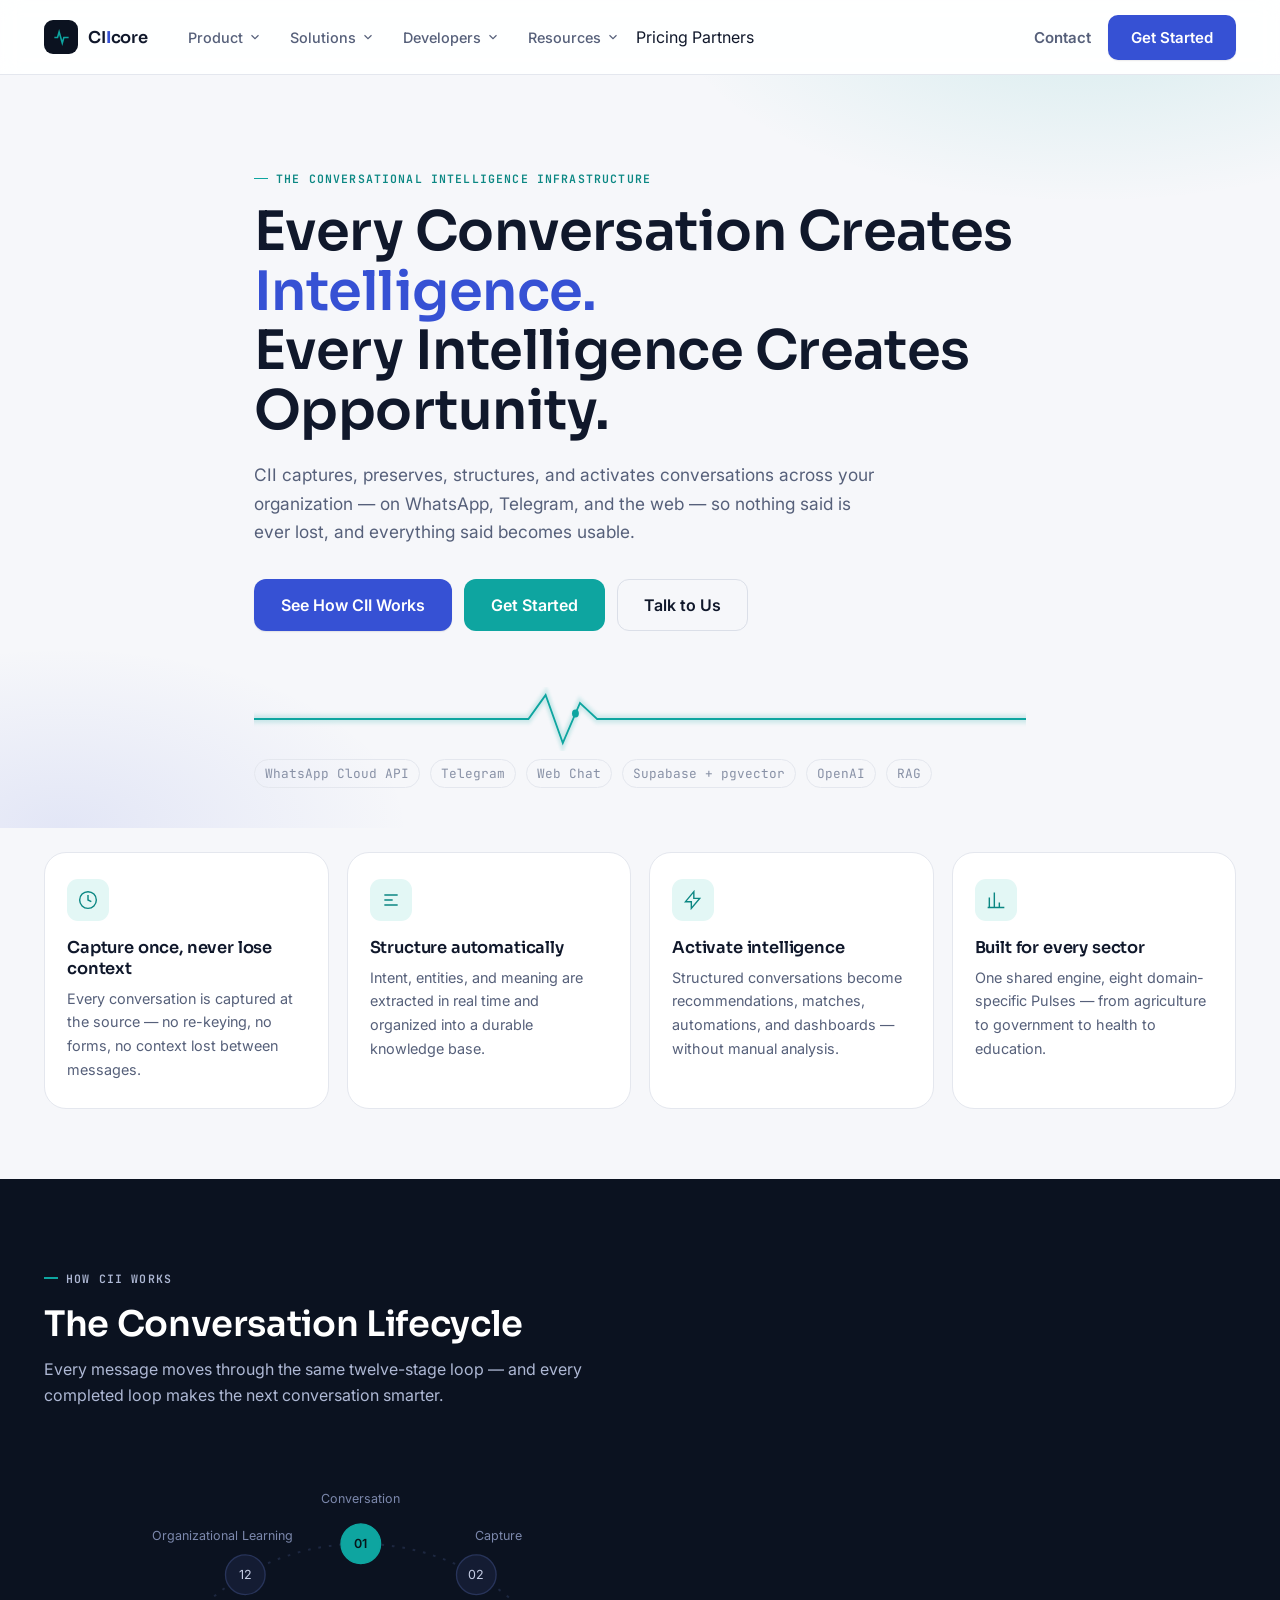
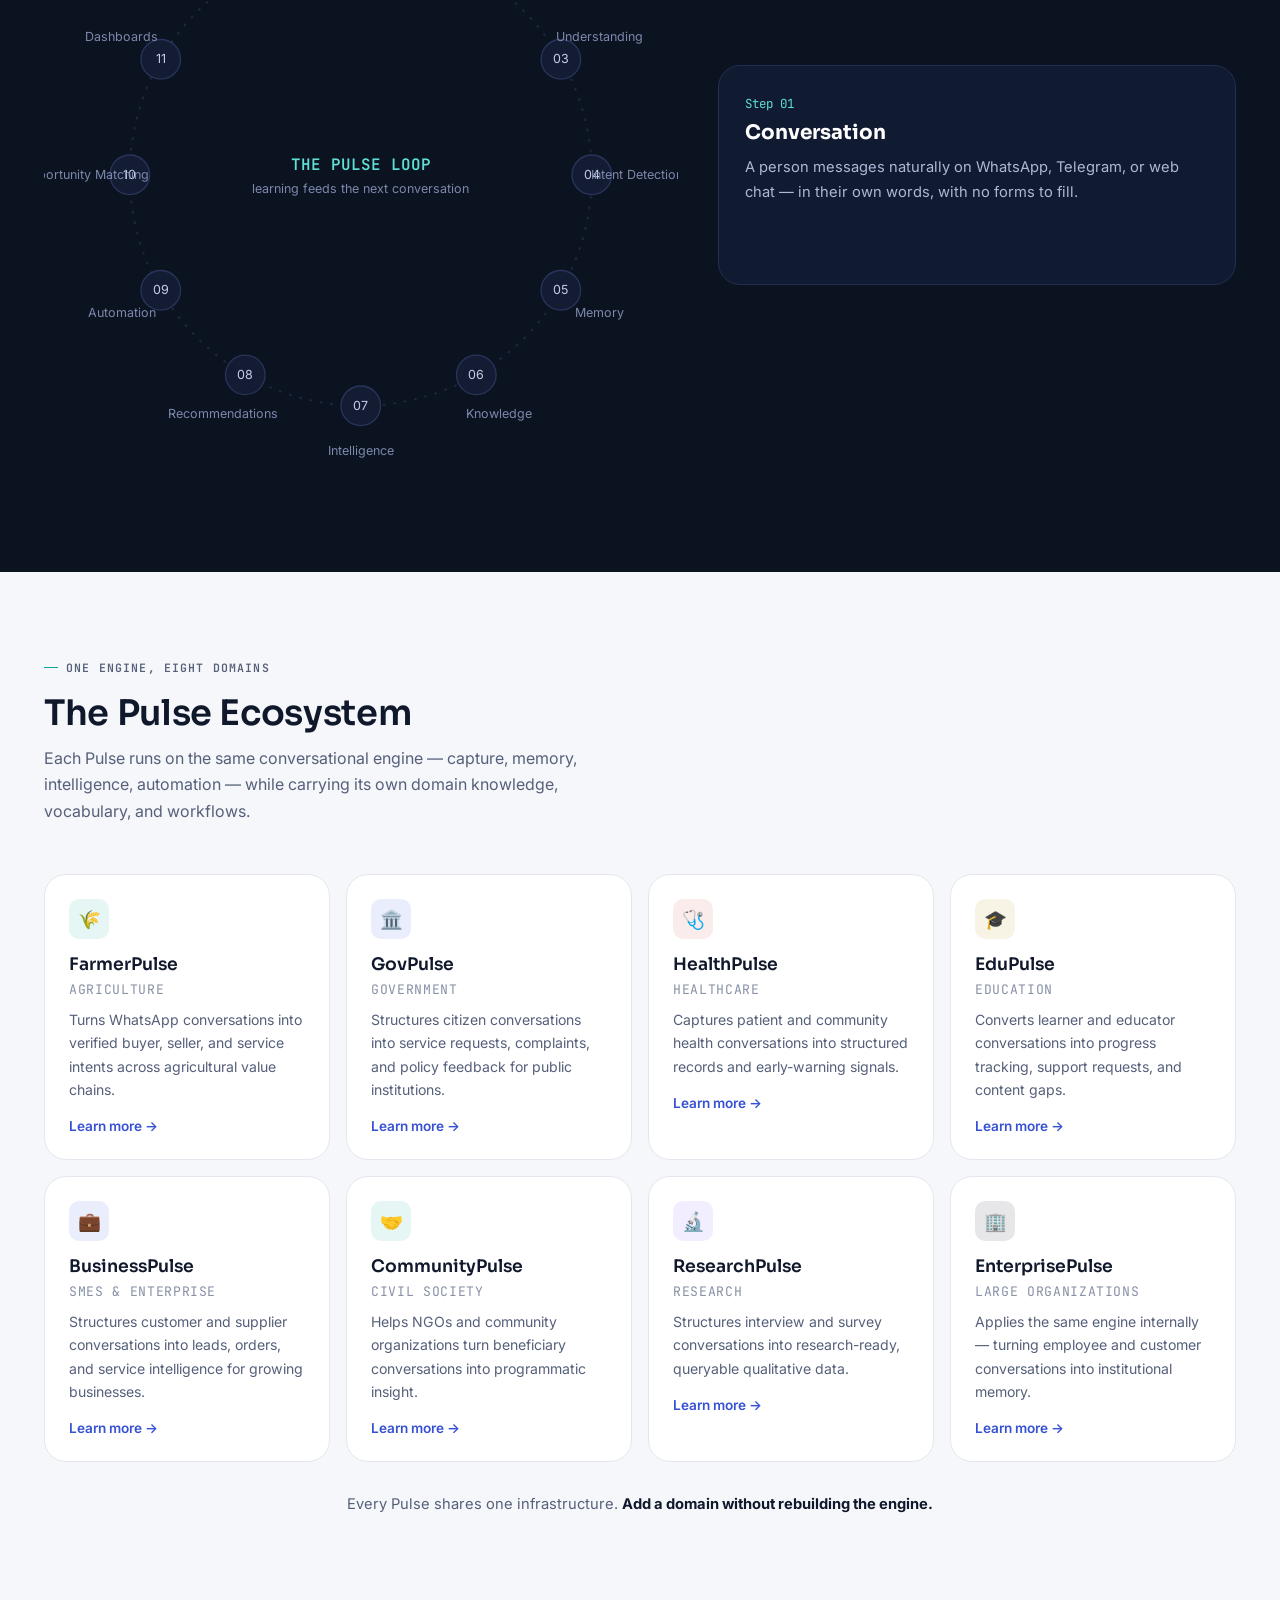
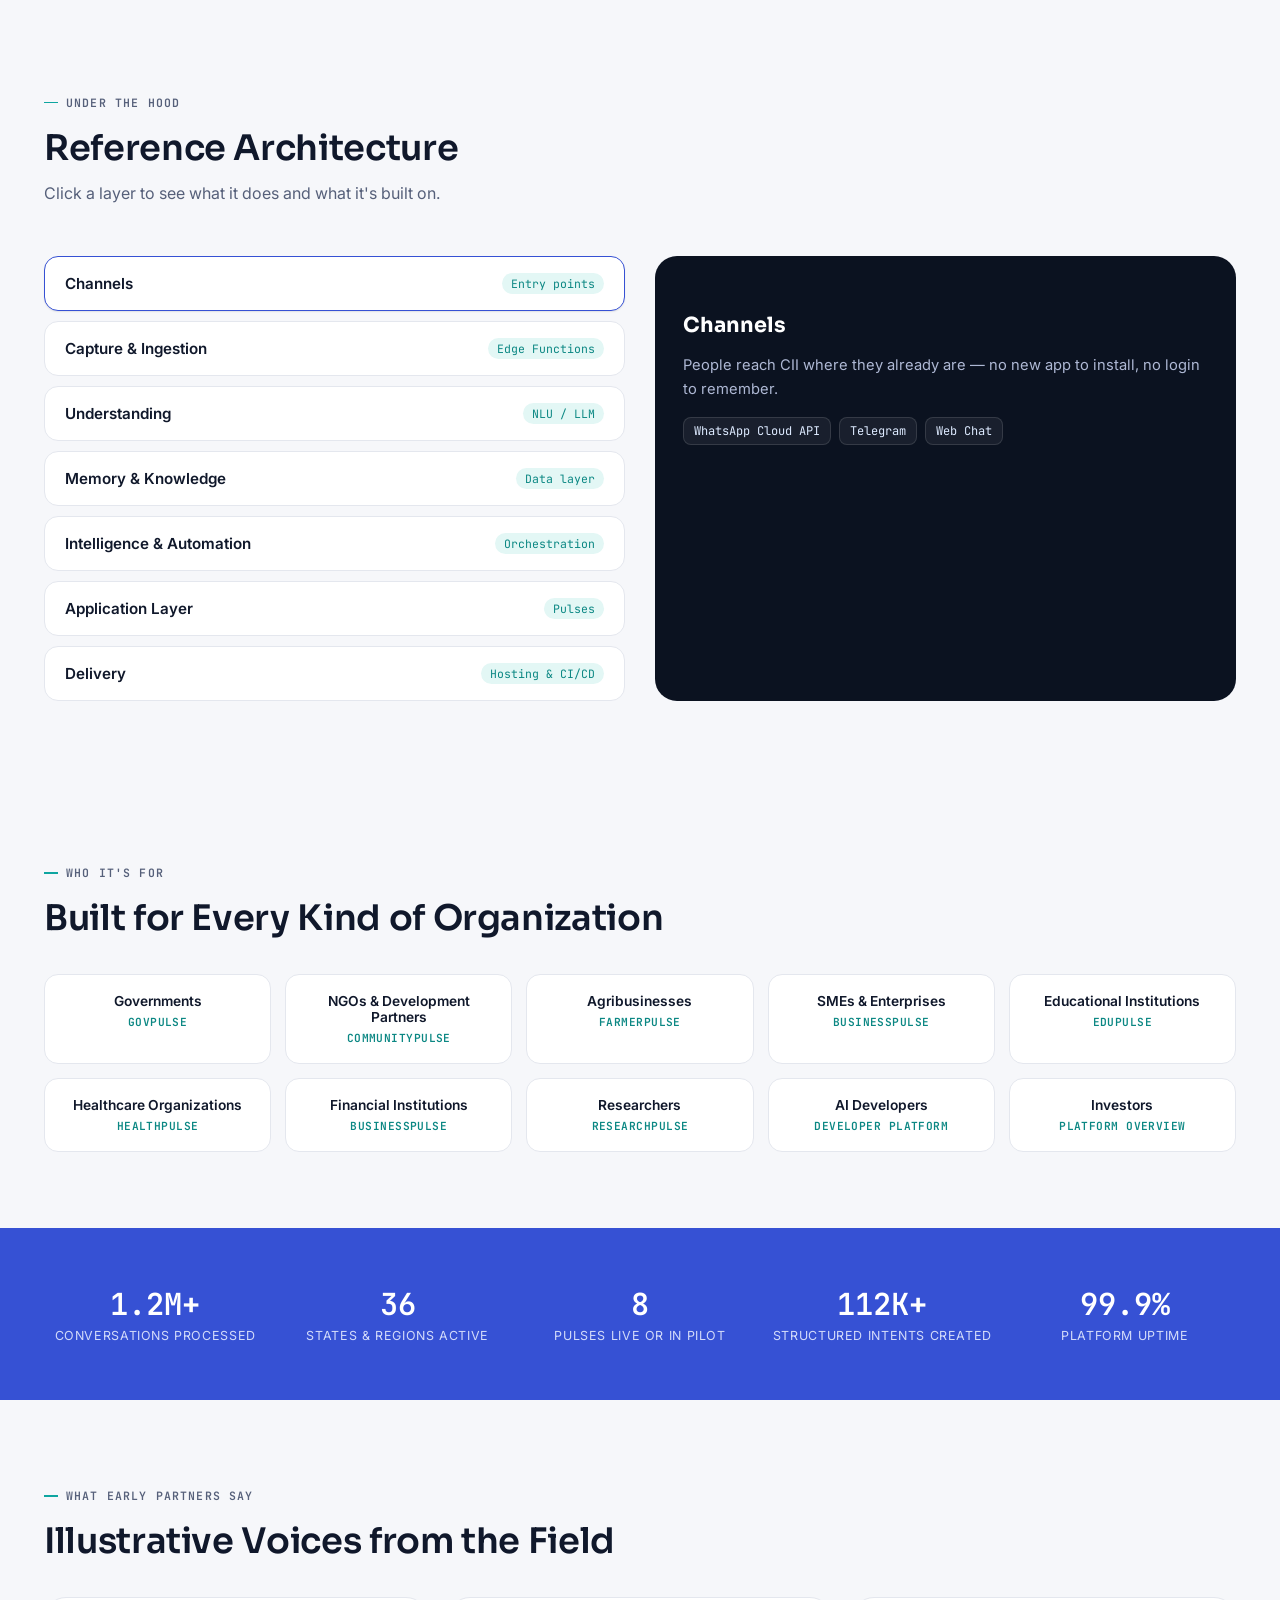
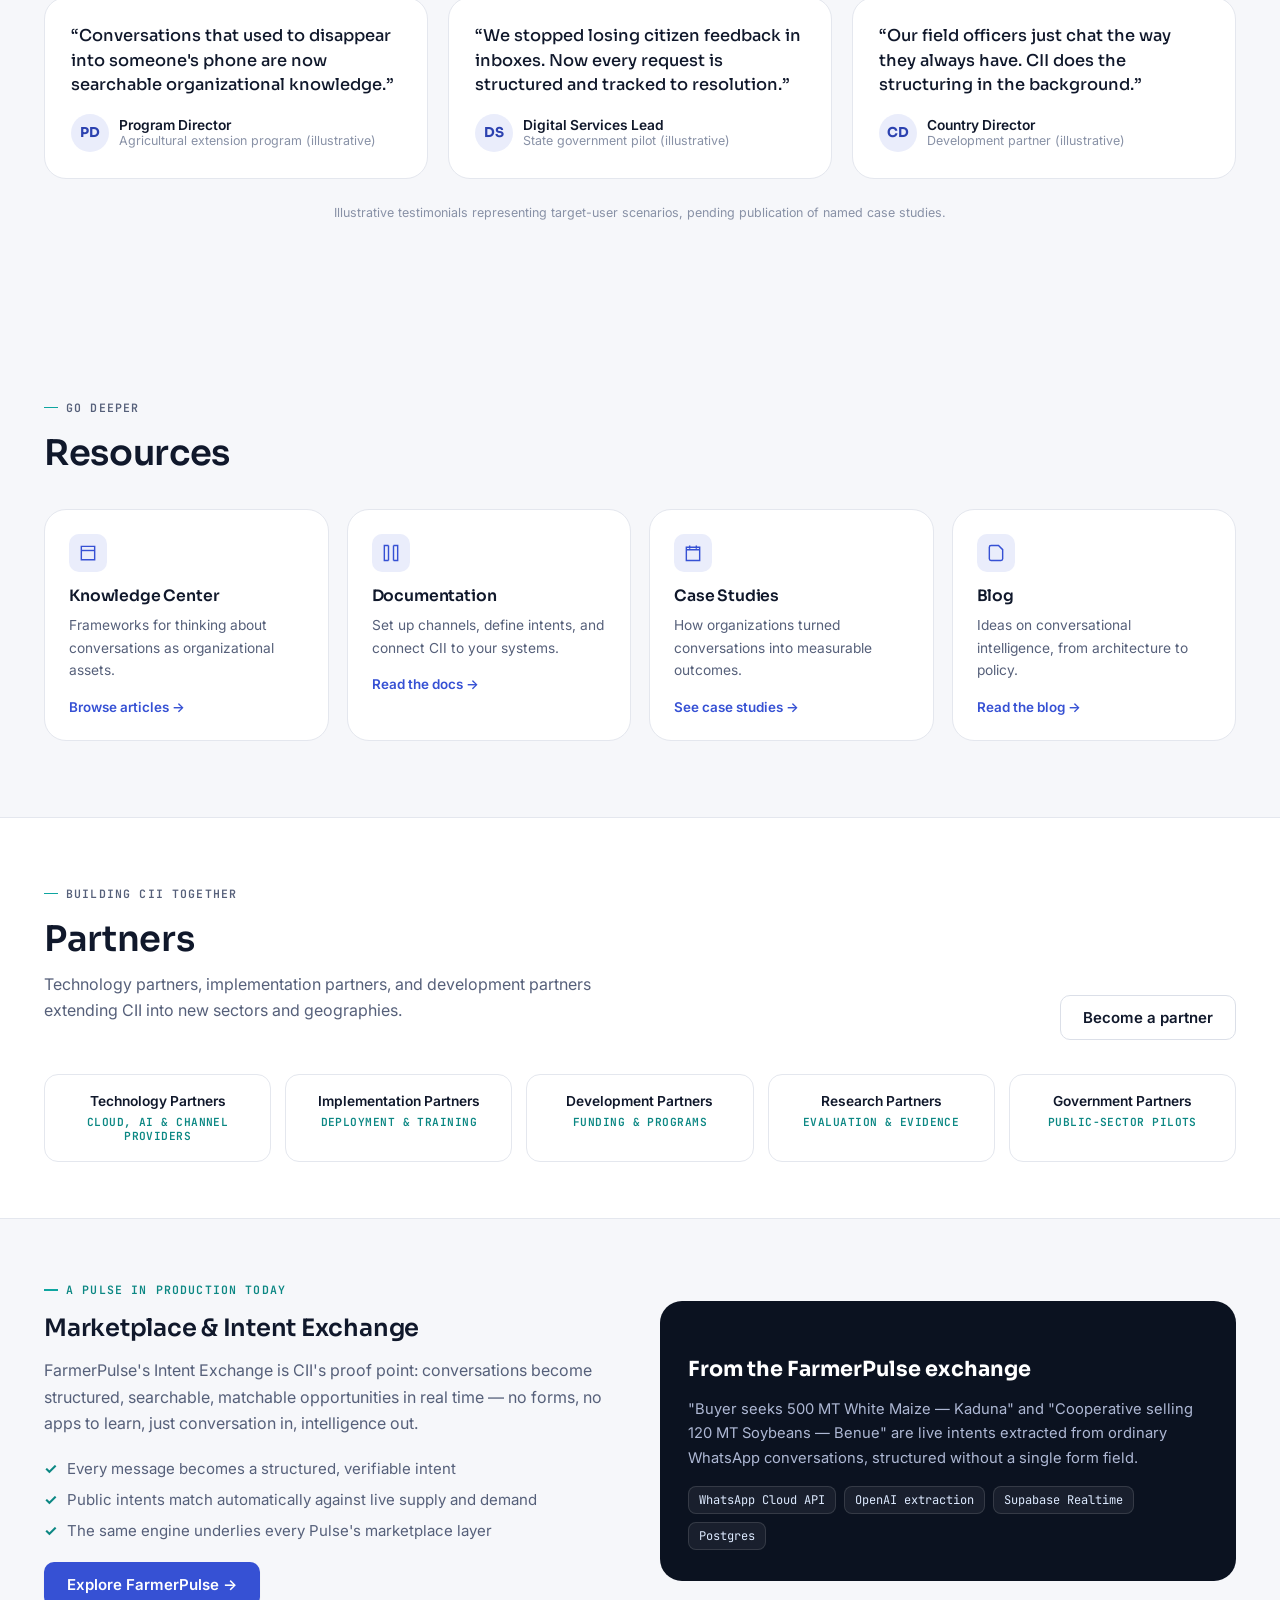
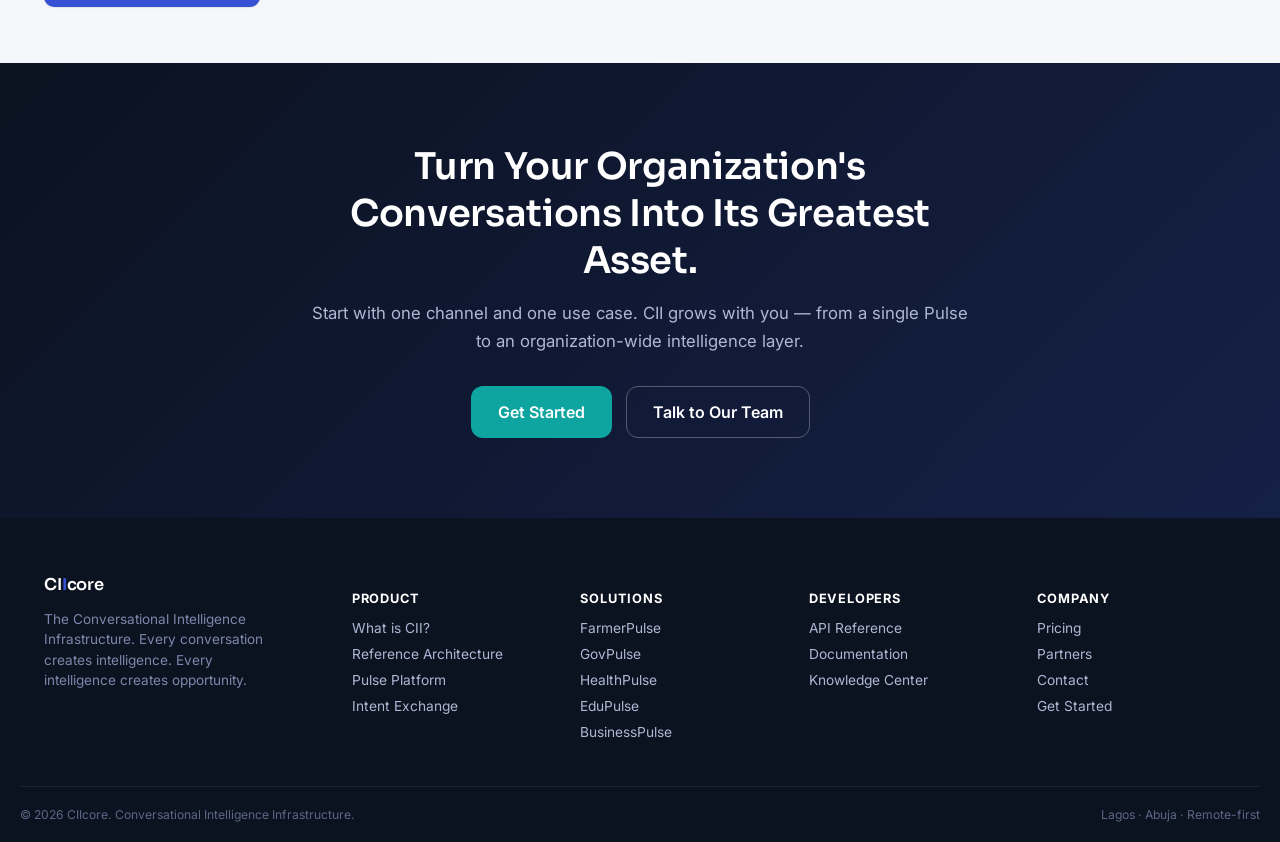
==== commit 50dd141a: "Add files via upload" ====
--- a/index.html
+++ b/index.html
@@ -1,332 +1,332 @@
-<!DOCTYPE html>
-<html lang="en">
-<head>
-<meta charset="UTF-8" />
-<meta name="viewport" content="width=device-width, initial-scale=1.0" />
-<title>CII — Conversational Intelligence Infrastructure | Every Conversation Creates Intelligence</title>
-<meta name="description" content="CII is the infrastructure layer that captures, structures, and activates conversations across organizations — turning WhatsApp, Telegram, and web chat into permanent organizational intelligence.">
-<link rel="preconnect" href="https://fonts.googleapis.com">
-<link href="https://fonts.googleapis.com/css2?family=Sora:wght@400;500;600;700&family=Inter:wght@400;500;600;700&family=JetBrains+Mono:wght@400;500;600&display=swap" rel="stylesheet">
-<link rel="stylesheet" href="styles.css">
-</head>
-<body>
-
-<!-- ============ HEADER ============ -->
-<header class="site-header">
-  <div class="container header__inner">
-    <a href="index.html" class="brand">
-      <span class="brand__mark"><svg viewBox="0 0 24 24" fill="none" stroke="currentColor" stroke-width="2"><path d="M3 12h4l2-7 4 14 2-7h6"/></svg></span>
-      <span class="brand__name">CI<b>I</b>core</span>
-    </a>
-
-    <nav class="main-nav" id="mainNav">
-      <div class="nav-item">
-        <button aria-expanded="false">Product <svg viewBox="0 0 24 24" stroke="currentColor" fill="none" stroke-width="2"><path d="M6 9l6 6 6-6"/></svg></button>
-        <div class="mega">
-          <a href="what-is-cii.html">What is CII? <span>The infrastructure layer, explained</span></a>
-          <a href="what-is-cii.html#architecture">Reference Architecture <span>Channels → memory → intelligence</span></a>
-          <a href="pulse-platform.html">Pulse Platform <span>One engine, every domain</span></a>
-          <a href="index.html#marketplace">Marketplace &amp; Intent Exchange <span>Opportunity matching, live</span></a>
-        </div>
-      </div>
-      <div class="nav-item">
-        <button aria-expanded="false">Solutions <svg viewBox="0 0 24 24" stroke="currentColor" fill="none" stroke-width="2"><path d="M6 9l6 6 6-6"/></svg></button>
-        <div class="mega mega--wide">
-          <a href="pulse-platform.html#farmerpulse">FarmerPulse <span>Agriculture &amp; agribusiness</span></a>
-          <a href="pulse-platform.html#govpulse">GovPulse <span>Government &amp; public service</span></a>
-          <a href="pulse-platform.html#healthpulse">HealthPulse <span>Health systems &amp; NGOs</span></a>
-          <a href="pulse-platform.html#edupulse">EduPulse <span>Education &amp; training</span></a>
-          <a href="pulse-platform.html#businesspulse">BusinessPulse <span>SMEs &amp; enterprise</span></a>
-          <a href="pulse-platform.html#more">CommunityPulse, ResearchPulse, EnterprisePulse <span>See all eight</span></a>
-        </div>
-      </div>
-      <div class="nav-item">
-        <button aria-expanded="false">Developers <svg viewBox="0 0 24 24" stroke="currentColor" fill="none" stroke-width="2"><path d="M6 9l6 6 6-6"/></svg></button>
-        <div class="mega">
-          <a href="developers.html">API &amp; Developers <span>REST + realtime, SDKs</span></a>
-          <a href="developers.html#docs">Documentation <span>Guides &amp; references</span></a>
-          <a href="developers.html#knowledge">Knowledge Center <span>Concepts &amp; best practice</span></a>
-        </div>
-      </div>
-      <div class="nav-item">
-        <button aria-expanded="false">Resources <svg viewBox="0 0 24 24" stroke="currentColor" fill="none" stroke-width="2"><path d="M6 9l6 6 6-6"/></svg></button>
-        <div class="mega">
-          <a href="index.html#case-studies">Case Studies <span>Real deployments, real impact</span></a>
-          <a href="index.html#blog">Blog <span>Ideas on conversational intelligence</span></a>
-          <a href="index.html#resources">Knowledge Center <span>Frameworks &amp; explainers</span></a>
-        </div>
-      </div>
-      <a href="pricing.html">Pricing</a>
-      <a href="index.html#partners">Partners</a>
-    </nav>
-
-    <div class="header__actions">
-      <a href="contact.html" class="btn btn--ghost">Contact</a>
-      <a href="get-started.html" class="btn btn--primary">Get Started</a>
-    </div>
-    <button class="hamburger" id="hamburger" aria-label="Menu"><span></span><span></span><span></span></button>
-  </div>
-</header>
-
-<main>
-
-<!-- ============ HERO ============ -->
-<section class="hero">
-  <div class="hero__bg" aria-hidden="true"></div>
-  <div class="container hero__inner">
-    <p class="eyebrow">The Conversational Intelligence Infrastructure</p>
-    <h1 class="hero__headline">Every Conversation Creates <span class="hl">Intelligence.</span><br>Every Intelligence Creates Opportunity.</h1>
-    <p class="hero__sub">CII captures, preserves, structures, and activates conversations across your organization — on WhatsApp, Telegram, and the web — so nothing said is ever lost, and everything said becomes usable.</p>
-    <div class="hero__actions">
-      <a href="#how-it-works" class="btn btn--primary btn--lg">See How CII Works</a>
-      <a href="get-started.html" class="btn btn--pulse btn--lg">Get Started</a>
-      <a href="contact.html" class="btn btn--outline btn--lg">Talk to Us</a>
-    </div>
-
-    <svg class="pulse-line" viewBox="0 0 900 64" preserveAspectRatio="none" aria-hidden="true">
-      <path class="glow" d="M0 32 H320 L340 8 L360 56 L380 16 L400 32 H900"/>
-      <path id="pulsePath" d="M0 32 H320 L340 8 L360 56 L380 16 L400 32 H900"/>
-      <circle class="pulse-line-dot" id="pulseDot" cx="0" cy="32"/>
-    </svg>
-
-    <div class="hero__trust">
-      <span>WhatsApp Cloud API</span><span>Telegram</span><span>Web Chat</span><span>Supabase + pgvector</span><span>OpenAI</span><span>RAG</span>
-    </div>
-  </div>
-</section>
-
-<!-- ============ VALUE PROPS ============ -->
-<section class="value-props">
-  <div class="container">
-    <div class="value-grid">
-      <div class="value-card">
-        <div class="value-card__icon"><svg class="icon" viewBox="0 0 24 24"><path d="M12 2a10 10 0 1 0 0 20 10 10 0 0 0 0-20zM12 6v6l4 2"/></svg></div>
-        <h3>Capture once, never lose context</h3>
-        <p>Every conversation is captured at the source — no re-keying, no forms, no context lost between messages.</p>
-      </div>
-      <div class="value-card">
-        <div class="value-card__icon"><svg class="icon" viewBox="0 0 24 24"><path d="M4 6h16M4 12h10M4 18h16"/></svg></div>
-        <h3>Structure automatically</h3>
-        <p>Intent, entities, and meaning are extracted in real time and organized into a durable knowledge base.</p>
-      </div>
-      <div class="value-card">
-        <div class="value-card__icon"><svg class="icon" viewBox="0 0 24 24"><path d="M13 2 3 14h7v8l10-12h-7z"/></svg></div>
-        <h3>Activate intelligence</h3>
-        <p>Structured conversations become recommendations, matches, automations, and dashboards — without manual analysis.</p>
-      </div>
-      <div class="value-card">
-        <div class="value-card__icon"><svg class="icon" viewBox="0 0 24 24"><path d="M4 21V9M10 21V3M16 21v-6M22 21H2"/></svg></div>
-        <h3>Built for every sector</h3>
-        <p>One shared engine, eight domain-specific Pulses — from agriculture to government to health to education.</p>
-      </div>
-    </div>
-  </div>
-</section>
-
-<!-- ============ HOW CII WORKS — LIFECYCLE LOOP ============ -->
-<section class="lifecycle" id="how-it-works">
-  <div class="container">
-    <div class="section-head">
-      <div>
-        <p class="eyebrow eyebrow--onDark">How CII works</p>
-        <h2>The Conversation Lifecycle</h2>
-        <p>Every message moves through the same twelve-stage loop — and every completed loop makes the next conversation smarter.</p>
-      </div>
-    </div>
-    <div class="lifecycle-wrap">
-      <svg class="loop-svg" viewBox="0 0 480 480" id="loopSvg"></svg>
-      <div class="loop-detail" id="loopDetail">
-        <span class="step-num">Step 01</span>
-        <h4>Conversation</h4>
-        <p>A person messages naturally on WhatsApp, Telegram, or web chat — in their own words, with no forms to fill.</p>
-      </div>
-    </div>
-  </div>
-</section>
-
-<!-- ============ PULSE ECOSYSTEM ============ -->
-<section class="ecosystem" id="pulses">
-  <div class="container">
-    <div class="section-head">
-      <div>
-        <p class="eyebrow">One engine, eight domains</p>
-        <h2>The Pulse Ecosystem</h2>
-        <p>Each Pulse runs on the same conversational engine — capture, memory, intelligence, automation — while carrying its own domain knowledge, vocabulary, and workflows.</p>
-      </div>
-    </div>
-    <div class="pulse-grid" id="pulseGrid"></div>
-    <p class="ecosystem__note">Every Pulse shares one infrastructure. <strong>Add a domain without rebuilding the engine.</strong></p>
-  </div>
-</section>
-
-<!-- ============ ARCHITECTURE ============ -->
-<section class="architecture" id="architecture">
-  <div class="container">
-    <div class="section-head">
-      <div>
-        <p class="eyebrow">Under the hood</p>
-        <h2>Reference Architecture</h2>
-        <p>Click a layer to see what it does and what it's built on.</p>
-      </div>
-    </div>
-    <div class="arch-wrap">
-      <div class="arch-stack" id="archStack"></div>
-      <div class="arch-detail" id="archDetail"></div>
-    </div>
-  </div>
-</section>
-
-<!-- ============ INDUSTRY SOLUTIONS ============ -->
-<section class="solutions">
-  <div class="container">
-    <div class="section-head">
-      <div>
-        <p class="eyebrow">Who it's for</p>
-        <h2>Built for Every Kind of Organization</h2>
-      </div>
-    </div>
-    <div class="solutions-grid" id="solutionsGrid"></div>
-  </div>
-</section>
-
-<!-- ============ METRICS ============ -->
-<section class="metrics">
-  <div class="container metrics-grid" id="metricsGrid"></div>
-</section>
-
-<!-- ============ TESTIMONIALS ============ -->
-<section class="testimonials">
-  <div class="container">
-    <div class="section-head">
-      <div>
-        <p class="eyebrow">What early partners say</p>
-        <h2>Illustrative Voices from the Field</h2>
-      </div>
-    </div>
-    <div class="testimonial-grid" id="testimonialGrid"></div>
-    <p class="testimonials__disclaimer">Illustrative testimonials representing target-user scenarios, pending publication of named case studies.</p>
-  </div>
-</section>
-
-<!-- ============ RESOURCES ============ -->
-<section class="resources" id="resources">
-  <div class="container">
-    <div class="section-head">
-      <div>
-        <p class="eyebrow">Go deeper</p>
-        <h2>Resources</h2>
-      </div>
-    </div>
-    <div class="resources-grid">
-      <div class="resource-card">
-        <div class="resource-card__icon"><svg class="icon" viewBox="0 0 24 24"><path d="M4 4h16v16H4z"/><path d="M4 9h16"/></svg></div>
-        <h3>Knowledge Center</h3>
-        <p>Frameworks for thinking about conversations as organizational assets.</p>
-        <a href="#resources">Browse articles →</a>
-      </div>
-      <div class="resource-card">
-        <div class="resource-card__icon"><svg class="icon" viewBox="0 0 24 24"><path d="M9 3H4v18h5M15 3h5v18h-5M9 3v18M15 3v18"/></svg></div>
-        <h3>Documentation</h3>
-        <p>Set up channels, define intents, and connect CII to your systems.</p>
-        <a href="developers.html">Read the docs →</a>
-      </div>
-      <div class="resource-card">
-        <div class="resource-card__icon"><svg class="icon" viewBox="0 0 24 24"><path d="M8 3v4M16 3v4M4 8h16M4 5h16v16H4z"/></svg></div>
-        <h3 id="case-studies">Case Studies</h3>
-        <p>How organizations turned conversations into measurable outcomes.</p>
-        <a href="#case-studies">See case studies →</a>
-      </div>
-      <div class="resource-card">
-        <div class="resource-card__icon"><svg class="icon" viewBox="0 0 24 24"><path d="M4 19V5a2 2 0 0 1 2-2h9l5 5v11a2 2 0 0 1-2 2H6a2 2 0 0 1-2-2z"/></svg></div>
-        <h3 id="blog">Blog</h3>
-        <p>Ideas on conversational intelligence, from architecture to policy.</p>
-        <a href="#blog">Read the blog →</a>
-      </div>
-    </div>
-  </div>
-</section>
-
-<!-- ============ PARTNERS ============ -->
-<section class="content-section content-section--alt" id="partners">
-  <div class="container">
-    <div class="section-head">
-      <div>
-        <p class="eyebrow">Building CII together</p>
-        <h2>Partners</h2>
-        <p>Technology partners, implementation partners, and development partners extending CII into new sectors and geographies.</p>
-      </div>
-      <a href="contact.html" class="btn btn--outline">Become a partner</a>
-    </div>
-    <div class="solutions-grid" id="partnersGrid"></div>
-  </div>
-</section>
-
-<!-- ============ MARKETPLACE TEASER ============ -->
-<section class="content-section" id="marketplace">
-  <div class="container two-col">
-    <div>
-      <p class="eyebrow">A Pulse in production today</p>
-      <h2>Marketplace &amp; Intent Exchange</h2>
-      <p style="color:var(--text-soft);margin:14px 0 22px;">FarmerPulse's Intent Exchange is CII's proof point: conversations become structured, searchable, matchable opportunities in real time — no forms, no apps to learn, just conversation in, intelligence out.</p>
-      <ul class="check-list">
-        <li>Every message becomes a structured, verifiable intent</li>
-        <li>Public intents match automatically against live supply and demand</li>
-        <li>The same engine underlies every Pulse's marketplace layer</li>
-      </ul>
-      <a href="pulse-platform.html#farmerpulse" class="btn btn--primary" style="margin-top:22px;">Explore FarmerPulse →</a>
-    </div>
-    <div class="arch-detail" style="background:var(--ink);">
-      <h4>From the FarmerPulse exchange</h4>
-      <p>"Buyer seeks 500 MT White Maize — Kaduna" and "Cooperative selling 120 MT Soybeans — Benue" are live intents extracted from ordinary WhatsApp conversations, structured without a single form field.</p>
-      <div class="arch-detail__tech"><span>WhatsApp Cloud API</span><span>OpenAI extraction</span><span>Supabase Realtime</span><span>Postgres</span></div>
-    </div>
-  </div>
-</section>
-
-<!-- ============ FINAL CTA ============ -->
-<section class="final-cta" id="get-started">
-  <div class="container final-cta__inner">
-    <h2>Turn Your Organization's Conversations Into Its Greatest Asset.</h2>
-    <p>Start with one channel and one use case. CII grows with you — from a single Pulse to an organization-wide intelligence layer.</p>
-    <div class="final-cta__actions">
-      <a href="get-started.html" class="btn btn--pulse btn--lg">Get Started</a>
-      <a href="contact.html" class="btn btn--outline btn--onDark btn--lg">Talk to Our Team</a>
-    </div>
-  </div>
-</section>
-
-</main>
-
-<!-- ============ FOOTER ============ -->
-<footer class="site-footer">
-  <div class="container footer__grid">
-    <div class="footer__brand">
-      <span class="brand__name">CI<b>I</b>core</span>
-      <p>The Conversational Intelligence Infrastructure. Every conversation creates intelligence. Every intelligence creates opportunity.</p>
-    </div>
-    <div>
-      <h4>Product</h4>
-      <a href="what-is-cii.html">What is CII?</a><a href="what-is-cii.html#architecture">Reference Architecture</a><a href="pulse-platform.html">Pulse Platform</a><a href="index.html#marketplace">Intent Exchange</a>
-    </div>
-    <div>
-      <h4>Solutions</h4>
-      <a href="pulse-platform.html#farmerpulse">FarmerPulse</a><a href="pulse-platform.html#govpulse">GovPulse</a><a href="pulse-platform.html#healthpulse">HealthPulse</a><a href="pulse-platform.html#edupulse">EduPulse</a><a href="pulse-platform.html#businesspulse">BusinessPulse</a>
-    </div>
-    <div>
-      <h4>Developers</h4>
-      <a href="developers.html">API Reference</a><a href="developers.html#docs">Documentation</a><a href="#resources">Knowledge Center</a>
-    </div>
-    <div>
-      <h4>Company</h4>
-      <a href="pricing.html">Pricing</a><a href="#partners">Partners</a><a href="contact.html">Contact</a><a href="get-started.html">Get Started</a>
-    </div>
-  </div>
-  <div class="container footer__bottom">
-    <span>© 2026 CIIcore. Conversational Intelligence Infrastructure.</span>
-    <span>Lagos · Abuja · Remote-first</span>
-  </div>
-</footer>
-
-<script src="script.js"></script>
-</body>
-</html>
+<!DOCTYPE html>
+<html lang="en">
+<head>
+<meta charset="UTF-8" />
+<meta name="viewport" content="width=device-width, initial-scale=1.0" />
+<title>CII — Conversational Intelligence Infrastructure | Every Conversation Creates Intelligence</title>
+<meta name="description" content="CII is the infrastructure layer that captures, structures, and activates conversations across organizations — turning WhatsApp, Telegram, and web chat into permanent organizational intelligence.">
+<link rel="preconnect" href="https://fonts.googleapis.com">
+<link href="https://fonts.googleapis.com/css2?family=Sora:wght@400;500;600;700&family=Inter:wght@400;500;600;700&family=JetBrains+Mono:wght@400;500;600&display=swap" rel="stylesheet">
+<link rel="stylesheet" href="styles.css">
+</head>
+<body>
+
+<!-- ============ HEADER ============ -->
+<header class="site-header">
+  <div class="container header__inner">
+    <a href="index.html" class="brand">
+      <span class="brand__mark"><svg viewBox="0 0 24 24" fill="none" stroke="currentColor" stroke-width="2"><path d="M3 12h4l2-7 4 14 2-7h6"/></svg></span>
+      <span class="brand__name">CI<b>I</b>core</span>
+    </a>
+
+    <nav class="main-nav" id="mainNav">
+      <div class="nav-item">
+        <button aria-expanded="false">Product <svg viewBox="0 0 24 24" stroke="currentColor" fill="none" stroke-width="2"><path d="M6 9l6 6 6-6"/></svg></button>
+        <div class="mega">
+          <a href="what-is-cii.html">What is CII? <span>The infrastructure layer, explained</span></a>
+          <a href="what-is-cii.html#architecture">Reference Architecture <span>Channels → memory → intelligence</span></a>
+          <a href="pulse-platform.html">Pulse Platform <span>One engine, every domain</span></a>
+          <a href="index.html#marketplace">Marketplace &amp; Intent Exchange <span>Opportunity matching, live</span></a>
+        </div>
+      </div>
+      <div class="nav-item">
+        <button aria-expanded="false">Solutions <svg viewBox="0 0 24 24" stroke="currentColor" fill="none" stroke-width="2"><path d="M6 9l6 6 6-6"/></svg></button>
+        <div class="mega mega--wide">
+          <a href="pulse-platform.html#farmerpulse">FarmerPulse <span>Agriculture &amp; agribusiness</span></a>
+          <a href="pulse-platform.html#govpulse">GovPulse <span>Government &amp; public service</span></a>
+          <a href="pulse-platform.html#healthpulse">HealthPulse <span>Health systems &amp; NGOs</span></a>
+          <a href="pulse-platform.html#edupulse">EduPulse <span>Education &amp; training</span></a>
+          <a href="pulse-platform.html#businesspulse">BusinessPulse <span>SMEs &amp; enterprise</span></a>
+          <a href="pulse-platform.html#more">CommunityPulse, ResearchPulse, EnterprisePulse <span>See all eight</span></a>
+        </div>
+      </div>
+      <div class="nav-item">
+        <button aria-expanded="false">Developers <svg viewBox="0 0 24 24" stroke="currentColor" fill="none" stroke-width="2"><path d="M6 9l6 6 6-6"/></svg></button>
+        <div class="mega">
+          <a href="developers.html">API &amp; Developers <span>REST + realtime, SDKs</span></a>
+          <a href="developers.html#docs">Documentation <span>Guides &amp; references</span></a>
+          <a href="developers.html#knowledge">Knowledge Center <span>Concepts &amp; best practice</span></a>
+        </div>
+      </div>
+      <div class="nav-item">
+        <button aria-expanded="false">Resources <svg viewBox="0 0 24 24" stroke="currentColor" fill="none" stroke-width="2"><path d="M6 9l6 6 6-6"/></svg></button>
+        <div class="mega">
+          <a href="index.html#case-studies">Case Studies <span>Real deployments, real impact</span></a>
+          <a href="index.html#blog">Blog <span>Ideas on conversational intelligence</span></a>
+          <a href="index.html#resources">Knowledge Center <span>Frameworks &amp; explainers</span></a>
+        </div>
+      </div>
+      <a href="pricing.html">Pricing</a>
+      <a href="index.html#partners">Partners</a>
+    </nav>
+
+    <div class="header__actions">
+      <a href="contact.html" class="btn btn--ghost">Contact</a>
+      <a href="get-started.html" class="btn btn--primary">Get Started</a>
+    </div>
+    <button class="hamburger" id="hamburger" aria-label="Menu"><span></span><span></span><span></span></button>
+  </div>
+</header>
+
+<main>
+
+<!-- ============ HERO ============ -->
+<section class="hero">
+  <div class="hero__bg" aria-hidden="true"></div>
+  <div class="container hero__inner">
+    <p class="eyebrow">The Conversational Intelligence Infrastructure</p>
+    <h1 class="hero__headline">Every Conversation Creates <span class="hl">Intelligence.</span><br>Every Intelligence Creates Opportunity.</h1>
+    <p class="hero__sub">CII captures, preserves, structures, and activates conversations across your organization — on WhatsApp, Telegram, and the web — so nothing said is ever lost, and everything said becomes usable.</p>
+    <div class="hero__actions">
+      <a href="#how-it-works" class="btn btn--primary btn--lg">See How CII Works</a>
+      <a href="get-started.html" class="btn btn--pulse btn--lg">Get Started</a>
+      <a href="contact.html" class="btn btn--outline btn--lg">Talk to Us</a>
+    </div>
+
+    <svg class="pulse-line" viewBox="0 0 900 64" preserveAspectRatio="none" aria-hidden="true">
+      <path class="glow" d="M0 32 H320 L340 8 L360 56 L380 16 L400 32 H900"/>
+      <path id="pulsePath" d="M0 32 H320 L340 8 L360 56 L380 16 L400 32 H900"/>
+      <circle class="pulse-line-dot" id="pulseDot" cx="0" cy="32"/>
+    </svg>
+
+    <div class="hero__trust">
+      <span>WhatsApp Cloud API</span><span>Telegram</span><span>Web Chat</span><span>Supabase + pgvector</span><span>OpenAI</span><span>RAG</span>
+    </div>
+  </div>
+</section>
+
+<!-- ============ VALUE PROPS ============ -->
+<section class="value-props">
+  <div class="container">
+    <div class="value-grid">
+      <div class="value-card">
+        <div class="value-card__icon"><svg class="icon" viewBox="0 0 24 24"><path d="M12 2a10 10 0 1 0 0 20 10 10 0 0 0 0-20zM12 6v6l4 2"/></svg></div>
+        <h3>Capture once, never lose context</h3>
+        <p>Every conversation is captured at the source — no re-keying, no forms, no context lost between messages.</p>
+      </div>
+      <div class="value-card">
+        <div class="value-card__icon"><svg class="icon" viewBox="0 0 24 24"><path d="M4 6h16M4 12h10M4 18h16"/></svg></div>
+        <h3>Structure automatically</h3>
+        <p>Intent, entities, and meaning are extracted in real time and organized into a durable knowledge base.</p>
+      </div>
+      <div class="value-card">
+        <div class="value-card__icon"><svg class="icon" viewBox="0 0 24 24"><path d="M13 2 3 14h7v8l10-12h-7z"/></svg></div>
+        <h3>Activate intelligence</h3>
+        <p>Structured conversations become recommendations, matches, automations, and dashboards — without manual analysis.</p>
+      </div>
+      <div class="value-card">
+        <div class="value-card__icon"><svg class="icon" viewBox="0 0 24 24"><path d="M4 21V9M10 21V3M16 21v-6M22 21H2"/></svg></div>
+        <h3>Built for every sector</h3>
+        <p>One shared engine, eight domain-specific Pulses — from agriculture to government to health to education.</p>
+      </div>
+    </div>
+  </div>
+</section>
+
+<!-- ============ HOW CII WORKS — LIFECYCLE LOOP ============ -->
+<section class="lifecycle" id="how-it-works">
+  <div class="container">
+    <div class="section-head">
+      <div>
+        <p class="eyebrow eyebrow--onDark">How CII works</p>
+        <h2>The Conversation Lifecycle</h2>
+        <p>Every message moves through the same twelve-stage loop — and every completed loop makes the next conversation smarter.</p>
+      </div>
+    </div>
+    <div class="lifecycle-wrap">
+      <svg class="loop-svg" viewBox="0 0 480 480" id="loopSvg"></svg>
+      <div class="loop-detail" id="loopDetail">
+        <span class="step-num">Step 01</span>
+        <h4>Conversation</h4>
+        <p>A person messages naturally on WhatsApp, Telegram, or web chat — in their own words, with no forms to fill.</p>
+      </div>
+    </div>
+  </div>
+</section>
+
+<!-- ============ PULSE ECOSYSTEM ============ -->
+<section class="ecosystem" id="pulses">
+  <div class="container">
+    <div class="section-head">
+      <div>
+        <p class="eyebrow">One engine, eight domains</p>
+        <h2>The Pulse Ecosystem</h2>
+        <p>Each Pulse runs on the same conversational engine — capture, memory, intelligence, automation — while carrying its own domain knowledge, vocabulary, and workflows.</p>
+      </div>
+    </div>
+    <div class="pulse-grid" id="pulseGrid"></div>
+    <p class="ecosystem__note">Every Pulse shares one infrastructure. <strong>Add a domain without rebuilding the engine.</strong></p>
+  </div>
+</section>
+
+<!-- ============ ARCHITECTURE ============ -->
+<section class="architecture" id="architecture">
+  <div class="container">
+    <div class="section-head">
+      <div>
+        <p class="eyebrow">Under the hood</p>
+        <h2>Reference Architecture</h2>
+        <p>Click a layer to see what it does and what it's built on.</p>
+      </div>
+    </div>
+    <div class="arch-wrap">
+      <div class="arch-stack" id="archStack"></div>
+      <div class="arch-detail" id="archDetail"></div>
+    </div>
+  </div>
+</section>
+
+<!-- ============ INDUSTRY SOLUTIONS ============ -->
+<section class="solutions">
+  <div class="container">
+    <div class="section-head">
+      <div>
+        <p class="eyebrow">Who it's for</p>
+        <h2>Built for Every Kind of Organization</h2>
+      </div>
+    </div>
+    <div class="solutions-grid" id="solutionsGrid"></div>
+  </div>
+</section>
+
+<!-- ============ METRICS ============ -->
+<section class="metrics">
+  <div class="container metrics-grid" id="metricsGrid"></div>
+</section>
+
+<!-- ============ TESTIMONIALS ============ -->
+<section class="testimonials">
+  <div class="container">
+    <div class="section-head">
+      <div>
+        <p class="eyebrow">What early partners say</p>
+        <h2>Illustrative Voices from the Field</h2>
+      </div>
+    </div>
+    <div class="testimonial-grid" id="testimonialGrid"></div>
+    <p class="testimonials__disclaimer">Illustrative testimonials representing target-user scenarios, pending publication of named case studies.</p>
+  </div>
+</section>
+
+<!-- ============ RESOURCES ============ -->
+<section class="resources" id="resources">
+  <div class="container">
+    <div class="section-head">
+      <div>
+        <p class="eyebrow">Go deeper</p>
+        <h2>Resources</h2>
+      </div>
+    </div>
+    <div class="resources-grid">
+      <div class="resource-card">
+        <div class="resource-card__icon"><svg class="icon" viewBox="0 0 24 24"><path d="M4 4h16v16H4z"/><path d="M4 9h16"/></svg></div>
+        <h3>Knowledge Center</h3>
+        <p>Frameworks for thinking about conversations as organizational assets.</p>
+        <a href="#resources">Browse articles →</a>
+      </div>
+      <div class="resource-card">
+        <div class="resource-card__icon"><svg class="icon" viewBox="0 0 24 24"><path d="M9 3H4v18h5M15 3h5v18h-5M9 3v18M15 3v18"/></svg></div>
+        <h3>Documentation</h3>
+        <p>Set up channels, define intents, and connect CII to your systems.</p>
+        <a href="developers.html">Read the docs →</a>
+      </div>
+      <div class="resource-card">
+        <div class="resource-card__icon"><svg class="icon" viewBox="0 0 24 24"><path d="M8 3v4M16 3v4M4 8h16M4 5h16v16H4z"/></svg></div>
+        <h3 id="case-studies">Case Studies</h3>
+        <p>How organizations turned conversations into measurable outcomes.</p>
+        <a href="#case-studies">See case studies →</a>
+      </div>
+      <div class="resource-card">
+        <div class="resource-card__icon"><svg class="icon" viewBox="0 0 24 24"><path d="M4 19V5a2 2 0 0 1 2-2h9l5 5v11a2 2 0 0 1-2 2H6a2 2 0 0 1-2-2z"/></svg></div>
+        <h3 id="blog">Blog</h3>
+        <p>Ideas on conversational intelligence, from architecture to policy.</p>
+        <a href="#blog">Read the blog →</a>
+      </div>
+    </div>
+  </div>
+</section>
+
+<!-- ============ PARTNERS ============ -->
+<section class="content-section content-section--alt" id="partners">
+  <div class="container">
+    <div class="section-head">
+      <div>
+        <p class="eyebrow">Building CII together</p>
+        <h2>Partners</h2>
+        <p>Technology partners, implementation partners, and development partners extending CII into new sectors and geographies.</p>
+      </div>
+      <a href="contact.html" class="btn btn--outline">Become a partner</a>
+    </div>
+    <div class="solutions-grid" id="partnersGrid"></div>
+  </div>
+</section>
+
+<!-- ============ MARKETPLACE TEASER ============ -->
+<section class="content-section" id="marketplace">
+  <div class="container two-col">
+    <div>
+      <p class="eyebrow">A Pulse in production today</p>
+      <h2>Marketplace &amp; Intent Exchange</h2>
+      <p style="color:var(--text-soft);margin:14px 0 22px;">FarmerPulse's Intent Exchange is CII's proof point: conversations become structured, searchable, matchable opportunities in real time — no forms, no apps to learn, just conversation in, intelligence out.</p>
+      <ul class="check-list">
+        <li>Every message becomes a structured, verifiable intent</li>
+        <li>Public intents match automatically against live supply and demand</li>
+        <li>The same engine underlies every Pulse's marketplace layer</li>
+      </ul>
+      <a href="pulse-platform.html#farmerpulse" class="btn btn--primary" style="margin-top:22px;">Explore FarmerPulse →</a>
+    </div>
+    <div class="arch-detail" style="background:var(--ink);">
+      <h4>From the FarmerPulse exchange</h4>
+      <p>"Buyer seeks 500 MT White Maize — Kaduna" and "Cooperative selling 120 MT Soybeans — Benue" are live intents extracted from ordinary WhatsApp conversations, structured without a single form field.</p>
+      <div class="arch-detail__tech"><span>WhatsApp Cloud API</span><span>OpenAI extraction</span><span>Supabase Realtime</span><span>Postgres</span></div>
+    </div>
+  </div>
+</section>
+
+<!-- ============ FINAL CTA ============ -->
+<section class="final-cta" id="get-started">
+  <div class="container final-cta__inner">
+    <h2>Turn Your Organization's Conversations Into Its Greatest Asset.</h2>
+    <p>Start with one channel and one use case. CII grows with you — from a single Pulse to an organization-wide intelligence layer.</p>
+    <div class="final-cta__actions">
+      <a href="get-started.html" class="btn btn--pulse btn--lg">Get Started</a>
+      <a href="contact.html" class="btn btn--outline btn--onDark btn--lg">Talk to Our Team</a>
+    </div>
+  </div>
+</section>
+
+</main>
+
+<!-- ============ FOOTER ============ -->
+<footer class="site-footer">
+  <div class="container footer__grid">
+    <div class="footer__brand">
+      <span class="brand__name">CI<b>I</b>core</span>
+      <p>The Conversational Intelligence Infrastructure. Every conversation creates intelligence. Every intelligence creates opportunity.</p>
+    </div>
+    <div>
+      <h4>Product</h4>
+      <a href="what-is-cii.html">What is CII?</a><a href="what-is-cii.html#architecture">Reference Architecture</a><a href="pulse-platform.html">Pulse Platform</a><a href="index.html#marketplace">Intent Exchange</a>
+    </div>
+    <div>
+      <h4>Solutions</h4>
+      <a href="pulse-platform.html#farmerpulse">FarmerPulse</a><a href="pulse-platform.html#govpulse">GovPulse</a><a href="pulse-platform.html#healthpulse">HealthPulse</a><a href="pulse-platform.html#edupulse">EduPulse</a><a href="pulse-platform.html#businesspulse">BusinessPulse</a>
+    </div>
+    <div>
+      <h4>Developers</h4>
+      <a href="developers.html">API Reference</a><a href="developers.html#docs">Documentation</a><a href="#resources">Knowledge Center</a>
+    </div>
+    <div>
+      <h4>Company</h4>
+      <a href="pricing.html">Pricing</a><a href="#partners">Partners</a><a href="contact.html">Contact</a><a href="get-started.html">Get Started</a>
+    </div>
+  </div>
+  <div class="container footer__bottom">
+    <span>© 2026 CIIcore. Conversational Intelligence Infrastructure.</span>
+    <span>Lagos · Abuja · Remote-first</span>
+  </div>
+</footer>
+
+<script src="script.js"></script>
+</body>
+</html>
--- a/styles.css
+++ b/styles.css
@@ -0,0 +1,328 @@
+/* =========================================================
+   CII — CONVERSATIONAL INTELLIGENCE INFRASTRUCTURE
+   DESIGN TOKENS
+   Ink/Paper base · Signal (indigo, intelligence) · Pulse (teal, signature)
+   Display: Sora · Body: Inter · Data/Code: JetBrains Mono
+   ========================================================= */
+:root{
+  --ink:        #0B1220;
+  --ink-2:      #131C30;
+  --paper:      #FFFFFF;
+  --bg:         #F6F7FA;
+  --surface:    #FFFFFF;
+  --border:     #E4E7EE;
+  --border-2:   #DBDFE8;
+
+  --text:       #10182B;
+  --text-soft:  #56607A;
+  --text-faint: #8891A6;
+
+  --signal:      #3651D4;   /* Signal blue — intelligence, primary action */
+  --signal-2:    #2C42B0;
+  --signal-soft: #EAEDFB;
+
+  --pulse:       #0EA5A0;   /* Pulse teal — the brand signature */
+  --pulse-2:     #0B8783;
+  --pulse-soft:  #E3F7F5;
+
+  --font-display: 'Sora', sans-serif;
+  --font-body: 'Inter', sans-serif;
+  --font-mono: 'JetBrains Mono', monospace;
+
+  --radius-sm: 8px;
+  --radius-md: 14px;
+  --radius-lg: 22px;
+  --shadow-sm: 0 1px 2px rgba(11,18,32,.05), 0 1px 1px rgba(11,18,32,.04);
+  --shadow-md: 0 10px 28px rgba(11,18,32,.08);
+  --shadow-lg: 0 24px 60px rgba(11,18,32,.14);
+
+  --max: 1240px;
+}
+
+html[data-theme="dark"]{
+  --bg: #070B14; --surface:#0F1626; --border:#1D2740; --border-2:#26314D;
+  --text:#EAEEF7; --text-soft:#A6B0C6; --text-faint:#6C7690;
+  --signal-soft:#141C39; --pulse-soft:#0B211F;
+}
+
+*{box-sizing:border-box;}
+html{scroll-behavior:smooth;}
+body{
+  margin:0;background:var(--bg);color:var(--text);font-family:var(--font-body);
+  -webkit-font-smoothing:antialiased;transition:background .3s,color .3s;
+}
+img,svg{display:block;max-width:100%;}
+a{color:inherit;text-decoration:none;}
+.container{max-width:var(--max);margin:0 auto;padding:0 24px;}
+h1,h2,h3{font-family:var(--font-display);font-weight:600;color:var(--text);margin:0;letter-spacing:-.01em;}
+p{line-height:1.65;}
+.icon{width:20px;height:20px;fill:none;stroke:currentColor;stroke-width:1.7;}
+::selection{background:var(--pulse);color:#fff;}
+:focus-visible{outline:2.5px solid var(--signal);outline-offset:2px;border-radius:4px;}
+@media (prefers-reduced-motion: reduce){
+  *{animation-duration:.001ms !important;animation-iteration-count:1 !important;transition-duration:.001ms !important;scroll-behavior:auto !important;}
+}
+
+/* =================== TYPE UTILITIES =================== */
+.eyebrow{
+  font-family:var(--font-mono);text-transform:uppercase;letter-spacing:.1em;font-size:.72rem;
+  color:var(--pulse-2);font-weight:600;margin:0 0 14px;display:inline-flex;align-items:center;gap:8px;
+}
+.eyebrow::before{content:"";width:14px;height:1.5px;background:var(--pulse);display:inline-block;}
+.eyebrow--onDark{color:#5FE0D6;}
+.section-head{display:flex;justify-content:space-between;align-items:flex-end;gap:16px;margin-bottom:34px;flex-wrap:wrap;}
+.section-head h2{font-size:clamp(1.6rem,3vw,2.2rem);}
+.section-head p{color:var(--text-soft);max-width:560px;margin-top:10px;}
+
+/* =================== BUTTONS =================== */
+.btn{display:inline-flex;align-items:center;justify-content:center;gap:8px;font-family:var(--font-body);font-weight:600;
+  font-size:.94rem;padding:12px 22px;border-radius:10px;border:1.5px solid transparent;cursor:pointer;
+  transition:transform .15s, box-shadow .15s, background .15s, border-color .15s, color .15s;white-space:nowrap;}
+.btn:hover{transform:translateY(-1px);}
+.btn--primary{background:var(--signal);color:#fff;box-shadow:var(--shadow-sm);}
+.btn--primary:hover{background:var(--signal-2);box-shadow:var(--shadow-md);}
+.btn--pulse{background:var(--pulse);color:#fff;}
+.btn--pulse:hover{background:var(--pulse-2);box-shadow:var(--shadow-md);}
+.btn--outline{background:transparent;border-color:var(--border-2);color:var(--text);}
+.btn--outline:hover{border-color:var(--signal);color:var(--signal);}
+.btn--outline.btn--onDark{border-color:rgba(255,255,255,.28);color:#fff;}
+.btn--outline.btn--onDark:hover{border-color:#fff;}
+.btn--ghost{background:transparent;color:var(--text-soft);padding:10px 6px;}
+.btn--ghost:hover{color:var(--signal);}
+.btn--lg{padding:15px 26px;font-size:1rem;border-radius:12px;}
+.btn--block{width:100%;}
+
+/* =================== HEADER / NAV =================== */
+.site-header{position:sticky;top:0;z-index:80;background:color-mix(in srgb, var(--surface) 90%, transparent);backdrop-filter:blur(10px);border-bottom:1px solid var(--border);}
+.header__inner{display:flex;align-items:center;gap:8px;height:74px;}
+.brand{display:flex;align-items:center;gap:10px;margin-right:20px;}
+.brand__mark{width:34px;height:34px;border-radius:9px;background:var(--ink);position:relative;display:flex;align-items:center;justify-content:center;flex-shrink:0;}
+.brand__mark svg{width:19px;height:19px;stroke:var(--pulse);}
+.brand__name{font-family:var(--font-display);font-weight:600;font-size:1.02rem;letter-spacing:-.01em;}
+.brand__name b{color:var(--signal);}
+
+.main-nav{display:flex;align-items:center;gap:4px;margin-right:auto;position:relative;}
+.nav-item{position:relative;}
+.nav-item > button, .nav-item > a{
+  display:flex;align-items:center;gap:5px;background:none;border:none;font-family:var(--font-body);font-weight:500;
+  font-size:.9rem;color:var(--text-soft);padding:10px 12px;border-radius:8px;cursor:pointer;
+}
+.nav-item > button:hover, .nav-item > a:hover, .nav-item.open > button{color:var(--text);background:var(--bg);}
+.nav-item svg{width:14px;height:14px;transition:transform .15s;}
+.nav-item.open svg{transform:rotate(180deg);}
+.mega{
+  display:none;position:absolute;top:calc(100% + 8px);left:0;background:var(--surface);border:1px solid var(--border);
+  border-radius:var(--radius-md);box-shadow:var(--shadow-lg);padding:18px;min-width:280px;grid-template-columns:1fr;gap:2px;
+}
+.nav-item.open .mega{display:grid;}
+.mega a{display:flex;flex-direction:column;gap:2px;padding:10px 12px;border-radius:8px;font-size:.88rem;color:var(--text);}
+.mega a:hover{background:var(--signal-soft);}
+.mega a span{font-size:.76rem;color:var(--text-faint);font-weight:400;}
+.mega--wide{grid-template-columns:repeat(2,1fr);min-width:460px;}
+
+.header__actions{display:flex;align-items:center;gap:10px;}
+.hamburger{display:none;flex-direction:column;gap:5px;background:none;border:none;cursor:pointer;padding:8px;}
+.hamburger span{width:22px;height:2px;background:var(--text);border-radius:2px;}
+
+/* =================== HERO =================== */
+.hero{position:relative;padding:88px 0 40px;overflow:hidden;}
+.hero__bg{position:absolute;inset:0;z-index:-1;
+  background:radial-gradient(55% 45% at 85% -10%, rgba(14,165,160,.14), transparent 60%),
+             radial-gradient(45% 40% at 5% 100%, rgba(54,81,212,.10), transparent 60%);
+}
+.hero__inner{max-width:820px;}
+.hero__headline{font-size:clamp(2.1rem,4.6vw,3.4rem);line-height:1.1;margin-bottom:20px;}
+.hero__headline .hl{color:var(--signal);}
+.hero__sub{font-size:1.08rem;color:var(--text-soft);max-width:620px;margin-bottom:32px;}
+.hero__actions{display:flex;flex-wrap:wrap;gap:12px;margin-bottom:56px;}
+
+/* Pulse line signature */
+.pulse-line{width:100%;height:64px;margin:0 0 8px;}
+.pulse-line path{fill:none;stroke:var(--pulse);stroke-width:2;stroke-linecap:round;}
+.pulse-line .glow{stroke:var(--pulse);opacity:.18;stroke-width:8;filter:blur(2px);}
+.pulse-line-dot{r:4;fill:var(--pulse);}
+
+.hero__trust{display:flex;flex-wrap:wrap;gap:10px;align-items:center;color:var(--text-faint);font-size:.8rem;font-family:var(--font-mono);}
+.hero__trust span{padding:5px 10px;border:1px solid var(--border);border-radius:999px;}
+
+/* =================== VALUE PROPS =================== */
+.value-props{padding:24px 0 70px;}
+.value-grid{display:grid;grid-template-columns:repeat(4,1fr);gap:18px;}
+.value-card{background:var(--surface);border:1px solid var(--border);border-radius:var(--radius-lg);padding:26px 22px;}
+.value-card__icon{width:42px;height:42px;border-radius:11px;background:var(--pulse-soft);color:var(--pulse-2);display:flex;align-items:center;justify-content:center;margin-bottom:16px;}
+.value-card h3{font-size:1.02rem;margin-bottom:8px;}
+.value-card p{color:var(--text-soft);font-size:.9rem;margin:0;}
+
+/* =================== LIFECYCLE LOOP =================== */
+.lifecycle{background:var(--ink);color:#fff;padding:80px 0;}
+.lifecycle h2, .lifecycle .section-head p{color:#fff;}
+.lifecycle .section-head p{color:#AEB8D4;}
+.lifecycle-wrap{display:grid;grid-template-columns:1.1fr .9fr;gap:40px;align-items:center;}
+.loop-svg{width:100%;height:auto;}
+.loop-node{fill:#141C33;stroke:#28345A;stroke-width:1;cursor:pointer;transition:.15s;}
+.loop-node.active{fill:var(--pulse);stroke:var(--pulse);}
+.loop-label{font-family:var(--font-body);font-size:9.5px;fill:#C6CEE5;pointer-events:none;}
+.loop-label.active{fill:#08161A;font-weight:600;}
+.loop-detail{background:#101A30;border:1px solid #232F52;border-radius:var(--radius-lg);padding:26px;min-height:220px;}
+.loop-detail .step-num{font-family:var(--font-mono);color:#5FE0D6;font-size:.78rem;}
+.loop-detail h4{color:#fff;font-family:var(--font-display);font-size:1.25rem;margin:8px 0 10px;}
+.loop-detail p{color:#AEB8D4;font-size:.92rem;margin:0;}
+
+/* =================== PULSE ECOSYSTEM =================== */
+.ecosystem{padding:76px 0;}
+.pulse-grid{display:grid;grid-template-columns:repeat(4,1fr);gap:16px;}
+.pulse-card{background:var(--surface);border:1px solid var(--border);border-radius:var(--radius-lg);padding:24px;transition:.18s;position:relative;overflow:hidden;}
+.pulse-card:hover{box-shadow:var(--shadow-md);transform:translateY(-3px);border-color:transparent;}
+.pulse-card__icon{width:40px;height:40px;border-radius:10px;display:flex;align-items:center;justify-content:center;font-size:1.15rem;margin-bottom:14px;}
+.pulse-card__name{font-family:var(--font-display);font-weight:600;font-size:1.08rem;margin-bottom:6px;}
+.pulse-card__domain{font-size:.82rem;color:var(--text-faint);text-transform:uppercase;letter-spacing:.05em;font-family:var(--font-mono);margin-bottom:10px;}
+.pulse-card p{font-size:.88rem;color:var(--text-soft);margin:0 0 14px;}
+.pulse-card a{font-size:.85rem;font-weight:600;color:var(--signal);}
+.ecosystem__note{text-align:center;margin-top:30px;color:var(--text-soft);font-size:.92rem;}
+.ecosystem__note strong{color:var(--text);}
+
+/* =================== ARCHITECTURE =================== */
+.architecture{padding:76px 0;background:var(--bg);}
+.arch-wrap{display:grid;grid-template-columns:1fr 1fr;gap:30px;}
+.arch-stack{display:flex;flex-direction:column;gap:10px;}
+.arch-layer{
+  background:var(--surface);border:1.5px solid var(--border);border-radius:var(--radius-md);padding:16px 20px;
+  cursor:pointer;transition:.15s;
+}
+.arch-layer:hover, .arch-layer.active{border-color:var(--signal);box-shadow:var(--shadow-sm);}
+.arch-layer__top{display:flex;justify-content:space-between;align-items:center;}
+.arch-layer__name{font-weight:600;font-size:.95rem;}
+.arch-layer__tag{font-family:var(--font-mono);font-size:.72rem;color:var(--pulse-2);background:var(--pulse-soft);padding:3px 9px;border-radius:999px;}
+.arch-detail{background:var(--ink);color:#fff;border-radius:var(--radius-lg);padding:28px;min-height:280px;}
+.arch-detail h4{color:#fff;font-family:var(--font-display);font-size:1.3rem;margin-bottom:12px;}
+.arch-detail p{color:#AEB8D4;font-size:.92rem;margin-bottom:16px;}
+.arch-detail__tech{display:flex;flex-wrap:wrap;gap:8px;}
+.arch-detail__tech span{font-family:var(--font-mono);font-size:.75rem;background:rgba(255,255,255,.06);border:1px solid rgba(255,255,255,.12);padding:5px 10px;border-radius:8px;color:#DDEAFF;}
+
+/* =================== INDUSTRY SOLUTIONS =================== */
+.solutions{padding:76px 0;}
+.solutions-grid{display:grid;grid-template-columns:repeat(5,1fr);gap:14px;}
+.solution-chip{background:var(--surface);border:1px solid var(--border);border-radius:var(--radius-md);padding:18px 14px;text-align:center;font-size:.86rem;font-weight:600;}
+.solution-chip span{display:block;font-family:var(--font-mono);font-size:.7rem;color:var(--pulse-2);font-weight:600;margin-top:6px;text-transform:uppercase;letter-spacing:.04em;}
+
+/* =================== METRICS =================== */
+.metrics{background:var(--signal);color:#fff;padding:56px 0;}
+.metrics-grid{display:grid;grid-template-columns:repeat(5,1fr);gap:20px;}
+.metric{text-align:center;}
+.metric__value{font-family:var(--font-mono);font-weight:600;font-size:1.9rem;display:block;}
+.metric__label{font-size:.78rem;color:#D3DBFA;margin-top:6px;text-transform:uppercase;letter-spacing:.05em;}
+
+/* =================== TESTIMONIALS =================== */
+.testimonials{padding:76px 0;background:var(--bg);}
+.testimonial-grid{display:grid;grid-template-columns:repeat(3,1fr);gap:20px;}
+.testimonial{background:var(--surface);border:1px solid var(--border);border-radius:var(--radius-lg);padding:26px;display:flex;flex-direction:column;gap:16px;}
+.testimonial__quote{font-family:var(--font-display);font-size:1.02rem;font-weight:500;line-height:1.5;}
+.testimonial__who{display:flex;align-items:center;gap:10px;margin-top:auto;}
+.testimonial__avatar{width:38px;height:38px;border-radius:50%;background:var(--signal-soft);color:var(--signal-2);display:flex;align-items:center;justify-content:center;font-family:var(--font-display);font-weight:700;font-size:.85rem;}
+.testimonial__name{font-size:.86rem;font-weight:600;}
+.testimonial__role{font-size:.78rem;color:var(--text-faint);}
+.testimonials__disclaimer{text-align:center;color:var(--text-faint);font-size:.78rem;margin-top:24px;}
+
+/* =================== RESOURCES =================== */
+.resources{padding:76px 0;}
+.resources-grid{display:grid;grid-template-columns:repeat(4,1fr);gap:18px;}
+.resource-card{background:var(--surface);border:1px solid var(--border);border-radius:var(--radius-lg);padding:24px;}
+.resource-card__icon{width:38px;height:38px;border-radius:10px;background:var(--signal-soft);color:var(--signal);display:flex;align-items:center;justify-content:center;margin-bottom:14px;}
+.resource-card h3{font-size:.98rem;margin-bottom:8px;}
+.resource-card p{font-size:.86rem;color:var(--text-soft);margin:0 0 14px;}
+.resource-card a{font-size:.84rem;font-weight:600;color:var(--signal);}
+
+/* =================== FINAL CTA =================== */
+.final-cta{background:linear-gradient(135deg,var(--ink),#152047);padding:80px 0;color:#fff;text-align:center;}
+.final-cta__inner{max-width:720px;margin:0 auto;}
+.final-cta h2{color:#fff;font-size:clamp(1.6rem,3.4vw,2.3rem);margin-bottom:16px;}
+.final-cta p{color:#AEB8D4;margin-bottom:30px;font-size:1.05rem;}
+.final-cta__actions{display:flex;gap:14px;justify-content:center;flex-wrap:wrap;}
+
+/* =================== FOOTER =================== */
+.site-footer{background:var(--ink);color:#AEB8D4;padding:56px 0 0;}
+.footer__grid{display:grid;grid-template-columns:1.4fr repeat(4,1fr);gap:30px;padding-bottom:36px;border-bottom:1px solid rgba(255,255,255,.08);}
+.footer__brand p{font-size:.85rem;line-height:1.5;margin-top:14px;color:#7C88AC;max-width:240px;}
+.footer__brand .brand__name{color:#fff;}
+.footer__grid h4{color:#fff;font-family:var(--font-body);font-size:.8rem;text-transform:uppercase;letter-spacing:.06em;margin-bottom:14px;}
+.footer__grid a{display:block;font-size:.86rem;margin-bottom:10px;color:#AEB8D4;}
+.footer__grid a:hover{color:#fff;}
+.footer__bottom{padding:20px 0;font-size:.76rem;color:#5B6785;display:flex;justify-content:space-between;flex-wrap:wrap;gap:10px;}
+
+/* =================== GENERIC PAGE HERO (subpages) =================== */
+.page-hero{padding:64px 0 50px;background:linear-gradient(180deg, var(--signal-soft), var(--bg) 75%);}
+.page-hero h1{font-size:clamp(1.9rem,4vw,2.8rem);margin-bottom:16px;max-width:760px;}
+.page-hero p{color:var(--text-soft);max-width:640px;font-size:1.05rem;}
+.breadcrumb{font-family:var(--font-mono);font-size:.76rem;color:var(--text-faint);margin-bottom:16px;}
+.breadcrumb a{color:var(--signal);}
+
+/* =================== GENERIC CONTENT BLOCKS =================== */
+.content-section{padding:56px 0;}
+.content-section--alt{background:var(--surface);border-top:1px solid var(--border);border-bottom:1px solid var(--border);}
+.two-col{display:grid;grid-template-columns:1fr 1fr;gap:40px;align-items:center;}
+.check-list{list-style:none;margin:0;padding:0;display:flex;flex-direction:column;gap:12px;}
+.check-list li{display:flex;gap:10px;font-size:.94rem;color:var(--text-soft);}
+.check-list li::before{content:"✓";color:var(--pulse-2);font-weight:700;flex-shrink:0;}
+.faq{border-top:1px solid var(--border);}
+.faq-item{border-bottom:1px solid var(--border);padding:18px 0;}
+.faq-item summary{cursor:pointer;font-weight:600;list-style:none;display:flex;justify-content:space-between;align-items:center;}
+.faq-item summary::-webkit-details-marker{display:none;}
+.faq-item summary::after{content:"+";font-size:1.3rem;color:var(--text-faint);}
+.faq-item[open] summary::after{content:"–";}
+.faq-item p{color:var(--text-soft);margin-top:12px;font-size:.92rem;}
+
+/* Pricing */
+.pricing-grid{display:grid;grid-template-columns:repeat(4,1fr);gap:18px;align-items:stretch;}
+.price-card{background:var(--surface);border:1.5px solid var(--border);border-radius:var(--radius-lg);padding:28px 22px;display:flex;flex-direction:column;}
+.price-card--featured{border-color:var(--signal);box-shadow:var(--shadow-md);position:relative;}
+.price-card--featured::before{content:"Most popular";position:absolute;top:-12px;left:22px;background:var(--signal);color:#fff;font-size:.7rem;font-weight:700;padding:4px 10px;border-radius:999px;font-family:var(--font-mono);}
+.price-card__name{font-family:var(--font-display);font-weight:600;font-size:1.15rem;margin-bottom:6px;}
+.price-card__price{font-family:var(--font-mono);font-size:1.7rem;font-weight:600;margin-bottom:4px;}
+.price-card__unit{font-size:.78rem;color:var(--text-faint);margin-bottom:18px;}
+.price-card p.desc{font-size:.85rem;color:var(--text-soft);margin-bottom:18px;}
+.price-card .check-list{margin-bottom:22px;flex:1;}
+.price-card .check-list li{font-size:.85rem;}
+
+/* Contact */
+.contact-grid{display:grid;grid-template-columns:1fr 1fr;gap:40px;}
+.contact-form{display:flex;flex-direction:column;gap:14px;}
+.field{display:flex;flex-direction:column;gap:6px;font-size:.82rem;font-weight:600;color:var(--text-soft);}
+.field input, .field select, .field textarea{
+  font-family:var(--font-body);font-size:.95rem;padding:11px 13px;border-radius:var(--radius-sm);
+  border:1.5px solid var(--border-2);background:var(--surface);color:var(--text);
+}
+.contact-info{background:var(--surface);border:1px solid var(--border);border-radius:var(--radius-lg);padding:26px;}
+.contact-info h3{font-size:1rem;margin-bottom:14px;}
+.contact-info__item{display:flex;gap:12px;margin-bottom:16px;font-size:.9rem;color:var(--text-soft);}
+.contact-info__item strong{display:block;color:var(--text);font-size:.9rem;}
+
+/* API / Developers */
+.code-block{background:var(--ink);color:#DDEAFF;font-family:var(--font-mono);font-size:.8rem;border-radius:var(--radius-md);padding:18px 20px;overflow-x:auto;line-height:1.6;}
+.code-block .k{color:#5FE0D6;}
+.code-block .s{color:#F5C97B;}
+.endpoint-table{width:100%;border-collapse:collapse;font-size:.86rem;}
+.endpoint-table th{text-align:left;font-family:var(--font-mono);font-size:.72rem;text-transform:uppercase;color:var(--text-faint);border-bottom:1px solid var(--border);padding:10px 12px;}
+.endpoint-table td{padding:12px;border-bottom:1px solid var(--border);}
+.endpoint-table code{font-family:var(--font-mono);font-size:.82rem;background:var(--bg);padding:2px 6px;border-radius:5px;}
+.method{font-family:var(--font-mono);font-weight:700;font-size:.72rem;padding:2px 8px;border-radius:5px;}
+.method--get{background:var(--pulse-soft);color:var(--pulse-2);}
+.method--post{background:var(--signal-soft);color:var(--signal);}
+
+/* =================== RESPONSIVE =================== */
+@media (max-width:1080px){
+  .value-grid{grid-template-columns:repeat(2,1fr);}
+  .pulse-grid{grid-template-columns:repeat(2,1fr);}
+  .solutions-grid{grid-template-columns:repeat(3,1fr);}
+  .metrics-grid{grid-template-columns:repeat(3,1fr);}
+  .testimonial-grid{grid-template-columns:1fr;}
+  .resources-grid{grid-template-columns:repeat(2,1fr);}
+  .pricing-grid{grid-template-columns:repeat(2,1fr);}
+  .lifecycle-wrap, .arch-wrap, .two-col, .contact-grid{grid-template-columns:1fr;}
+  .footer__grid{grid-template-columns:1fr 1fr;}
+}
+@media (max-width:720px){
+  .main-nav{display:none;}
+  .hamburger{display:flex;}
+  .value-grid,.pulse-grid,.solutions-grid,.metrics-grid,.resources-grid,.pricing-grid{grid-template-columns:1fr;}
+  .footer__grid{grid-template-columns:1fr;}
+}
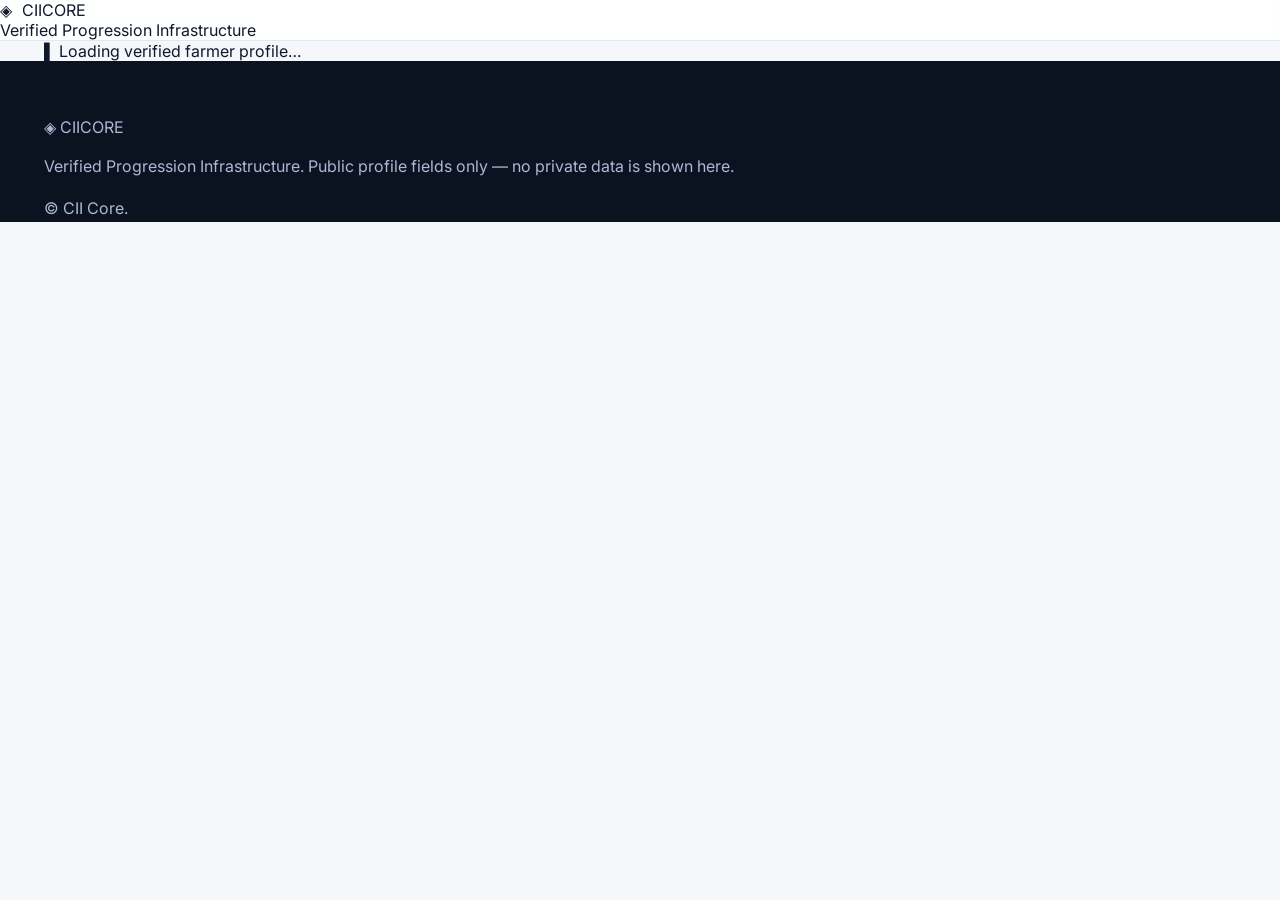
==== commit 249a2fc2: "Add files via upload" ====
--- a/index.html
+++ b/index.html
@@ -1,332 +1,162 @@
 <!DOCTYPE html>
 <html lang="en">
 <head>
-<meta charset="UTF-8" />
-<meta name="viewport" content="width=device-width, initial-scale=1.0" />
-<title>CII — Conversational Intelligence Infrastructure | Every Conversation Creates Intelligence</title>
-<meta name="description" content="CII is the infrastructure layer that captures, structures, and activates conversations across organizations — turning WhatsApp, Telegram, and web chat into permanent organizational intelligence.">
+<meta charset="UTF-8">
+<meta name="viewport" content="width=device-width, initial-scale=1.0">
+<title>Verified Farmer Profile | CII VPI</title>
+<meta name="description" content="Verified Progression Infrastructure — public farmer profile showing verified interventions, evidence and progression.">
 <link rel="preconnect" href="https://fonts.googleapis.com">
-<link href="https://fonts.googleapis.com/css2?family=Sora:wght@400;500;600;700&family=Inter:wght@400;500;600;700&family=JetBrains+Mono:wght@400;500;600&display=swap" rel="stylesheet">
-<link rel="stylesheet" href="styles.css">
+<link rel="preconnect" href="https://fonts.gstatic.com" crossorigin>
+<link href="https://fonts.googleapis.com/css2?family=Space+Grotesk:wght@400;500;600;700&family=IBM+Plex+Mono:wght@400;500;600&family=Inter:wght@400;500;600&display=swap" rel="stylesheet">
+<link rel="stylesheet" href="/styles.css">
+<link rel="stylesheet" href="/farmer/farmer.css">
 </head>
-<body>
+<body data-page="profile">
 
-<!-- ============ HEADER ============ -->
+<div class="grid-overlay" aria-hidden="true"></div>
+
 <header class="site-header">
-  <div class="container header__inner">
-    <a href="index.html" class="brand">
-      <span class="brand__mark"><svg viewBox="0 0 24 24" fill="none" stroke="currentColor" stroke-width="2"><path d="M3 12h4l2-7 4 14 2-7h6"/></svg></span>
-      <span class="brand__name">CI<b>I</b>core</span>
+  <nav class="nav" aria-label="Primary">
+    <a href="/" class="brand">
+      <span class="brand-mark" aria-hidden="true">◈</span>
+      <span class="brand-text">CII<span class="brand-sub">CORE</span></span>
     </a>
+    <span class="vpi-tag">Verified Progression Infrastructure</span>
+  </nav>
+</header>
 
-    <nav class="main-nav" id="mainNav">
-      <div class="nav-item">
-        <button aria-expanded="false">Product <svg viewBox="0 0 24 24" stroke="currentColor" fill="none" stroke-width="2"><path d="M6 9l6 6 6-6"/></svg></button>
-        <div class="mega">
-          <a href="what-is-cii.html">What is CII? <span>The infrastructure layer, explained</span></a>
-          <a href="what-is-cii.html#architecture">Reference Architecture <span>Channels → memory → intelligence</span></a>
-          <a href="pulse-platform.html">Pulse Platform <span>One engine, every domain</span></a>
-          <a href="index.html#marketplace">Marketplace &amp; Intent Exchange <span>Opportunity matching, live</span></a>
+<main id="main" class="farmer-main">
+  <div class="container narrow">
+
+    <div id="farmerLoading" class="state-panel">
+      <span class="terminal-caret" aria-hidden="true">▌</span> Loading verified farmer profile…
+    </div>
+
+    <div id="farmerNotFound" class="state-panel" hidden>
+      <h1 class="section-title">Farmer profile not found</h1>
+      <p class="section-lead">
+        We couldn't find a verified farmer profile for
+        <strong id="farmerNotFoundCode"></strong>. Check the code on the farmer card, or scan the QR again.
+      </p>
+      <a href="/" class="btn btn-ghost">Back to CII Core</a>
+    </div>
+
+    <div id="farmerContent" class="farmer-content" hidden>
+
+      <div class="profile-head">
+        <div>
+          <span id="verifiedBadge" class="verified-badge">Verified Farmer</span>
+          <h1 id="farmerName" class="section-title profile-name"></h1>
+          <p class="profile-code">Farmer ID <span id="farmerCode" class="mono"></span></p>
+        </div>
+        <a id="cardLink" href="#" class="btn btn-ghost">View printable card</a>
+      </div>
+
+      <div class="profile-grid">
+        <div class="profile-fact">
+          <span class="fact-label">Enterprise</span>
+          <span id="farmerEnterprise" class="fact-value"></span>
+        </div>
+        <div class="profile-fact">
+          <span class="fact-label">Community</span>
+          <span id="farmerCommunity" class="fact-value"></span>
+        </div>
+        <div class="profile-fact">
+          <span class="fact-label">LGA</span>
+          <span id="farmerLga" class="fact-value"></span>
+        </div>
+        <div class="profile-fact">
+          <span class="fact-label">Farm size</span>
+          <span id="farmerFarmSize" class="fact-value"></span>
         </div>
       </div>
-      <div class="nav-item">
-        <button aria-expanded="false">Solutions <svg viewBox="0 0 24 24" stroke="currentColor" fill="none" stroke-width="2"><path d="M6 9l6 6 6-6"/></svg></button>
-        <div class="mega mega--wide">
-          <a href="pulse-platform.html#farmerpulse">FarmerPulse <span>Agriculture &amp; agribusiness</span></a>
-          <a href="pulse-platform.html#govpulse">GovPulse <span>Government &amp; public service</span></a>
-          <a href="pulse-platform.html#healthpulse">HealthPulse <span>Health systems &amp; NGOs</span></a>
-          <a href="pulse-platform.html#edupulse">EduPulse <span>Education &amp; training</span></a>
-          <a href="pulse-platform.html#businesspulse">BusinessPulse <span>SMEs &amp; enterprise</span></a>
-          <a href="pulse-platform.html#more">CommunityPulse, ResearchPulse, EnterprisePulse <span>See all eight</span></a>
+
+      <section class="panel">
+        <div class="panel-head">
+          <h2>Progression status</h2>
+          <span id="progressionStatus" class="status-pill"></span>
         </div>
-      </div>
-      <div class="nav-item">
-        <button aria-expanded="false">Developers <svg viewBox="0 0 24 24" stroke="currentColor" fill="none" stroke-width="2"><path d="M6 9l6 6 6-6"/></svg></button>
-        <div class="mega">
-          <a href="developers.html">API &amp; Developers <span>REST + realtime, SDKs</span></a>
-          <a href="developers.html#docs">Documentation <span>Guides &amp; references</span></a>
-          <a href="developers.html#knowledge">Knowledge Center <span>Concepts &amp; best practice</span></a>
+        <div class="stat-grid">
+          <div class="stat-box">
+            <span id="statInterventionTotal" class="stat-num"></span>
+            <span class="stat-label">Interventions total</span>
+          </div>
+          <div class="stat-box">
+            <span id="statInterventionVerified" class="stat-num"></span>
+            <span class="stat-label">Progress verified</span>
+          </div>
+          <div class="stat-box">
+            <span id="statInterventionPending" class="stat-num"></span>
+            <span class="stat-label">Follow-up / awaiting</span>
+          </div>
+          <div class="stat-box">
+            <span id="statInterventionIssues" class="stat-num"></span>
+            <span class="stat-label">Issues reported</span>
+          </div>
+          <div class="stat-box">
+            <span id="statEvidenceTotal" class="stat-num"></span>
+            <span class="stat-label">Evidence submitted</span>
+          </div>
+          <div class="stat-box">
+            <span id="statEvidenceVerified" class="stat-num"></span>
+            <span class="stat-label">Evidence verified</span>
+          </div>
+          <div class="stat-box">
+            <span id="statEvidenceAwaiting" class="stat-num"></span>
+            <span class="stat-label">Evidence awaiting</span>
+          </div>
+          <div class="stat-box">
+            <span id="statLatestVerified" class="stat-num stat-num-sm"></span>
+            <span class="stat-label">Latest verified</span>
+          </div>
         </div>
-      </div>
-      <div class="nav-item">
-        <button aria-expanded="false">Resources <svg viewBox="0 0 24 24" stroke="currentColor" fill="none" stroke-width="2"><path d="M6 9l6 6 6-6"/></svg></button>
-        <div class="mega">
-          <a href="index.html#case-studies">Case Studies <span>Real deployments, real impact</span></a>
-          <a href="index.html#blog">Blog <span>Ideas on conversational intelligence</span></a>
-          <a href="index.html#resources">Knowledge Center <span>Frameworks &amp; explainers</span></a>
+      </section>
+
+      <section class="panel">
+        <div class="panel-head">
+          <h2>Interventions</h2>
         </div>
-      </div>
-      <a href="pricing.html">Pricing</a>
-      <a href="index.html#partners">Partners</a>
-    </nav>
+        <div id="interventionsList" class="interventions-list"></div>
+      </section>
 
-    <div class="header__actions">
-      <a href="contact.html" class="btn btn--ghost">Contact</a>
-      <a href="get-started.html" class="btn btn--primary">Get Started</a>
-    </div>
-    <button class="hamburger" id="hamburger" aria-label="Menu"><span></span><span></span><span></span></button>
-  </div>
-</header>
+      <section class="panel vpi-explainer">
+        <div class="panel-head">
+          <h2>What is Verified Progression Infrastructure?</h2>
+        </div>
+        <div class="flow-diagram" role="img" aria-label="Participant leads to intervention, then evidence, then verification, then progression">
+          <div class="flow-step"><span>Participant</span></div>
+          <div class="flow-arrow" aria-hidden="true">→</div>
+          <div class="flow-step"><span>Intervention</span></div>
+          <div class="flow-arrow" aria-hidden="true">→</div>
+          <div class="flow-step"><span>Evidence</span></div>
+          <div class="flow-arrow" aria-hidden="true">→</div>
+          <div class="flow-step"><span>Verification</span></div>
+          <div class="flow-arrow" aria-hidden="true">→</div>
+          <div class="flow-step flow-step-core"><span>Progression</span></div>
+        </div>
+        <p class="section-lead vpi-copy">
+          Every field on this page traces back to a verified record — an intervention that was assigned,
+          evidence that was submitted, and a verification step that confirmed it happened. Nothing here is
+          self-reported without a check. This is what VPI makes visible: not just that support was given,
+          but that progress actually followed.
+        </p>
+      </section>
 
-<main>
-
-<!-- ============ HERO ============ -->
-<section class="hero">
-  <div class="hero__bg" aria-hidden="true"></div>
-  <div class="container hero__inner">
-    <p class="eyebrow">The Conversational Intelligence Infrastructure</p>
-    <h1 class="hero__headline">Every Conversation Creates <span class="hl">Intelligence.</span><br>Every Intelligence Creates Opportunity.</h1>
-    <p class="hero__sub">CII captures, preserves, structures, and activates conversations across your organization — on WhatsApp, Telegram, and the web — so nothing said is ever lost, and everything said becomes usable.</p>
-    <div class="hero__actions">
-      <a href="#how-it-works" class="btn btn--primary btn--lg">See How CII Works</a>
-      <a href="get-started.html" class="btn btn--pulse btn--lg">Get Started</a>
-      <a href="contact.html" class="btn btn--outline btn--lg">Talk to Us</a>
-    </div>
-
-    <svg class="pulse-line" viewBox="0 0 900 64" preserveAspectRatio="none" aria-hidden="true">
-      <path class="glow" d="M0 32 H320 L340 8 L360 56 L380 16 L400 32 H900"/>
-      <path id="pulsePath" d="M0 32 H320 L340 8 L360 56 L380 16 L400 32 H900"/>
-      <circle class="pulse-line-dot" id="pulseDot" cx="0" cy="32"/>
-    </svg>
-
-    <div class="hero__trust">
-      <span>WhatsApp Cloud API</span><span>Telegram</span><span>Web Chat</span><span>Supabase + pgvector</span><span>OpenAI</span><span>RAG</span>
     </div>
   </div>
-</section>
-
-<!-- ============ VALUE PROPS ============ -->
-<section class="value-props">
-  <div class="container">
-    <div class="value-grid">
-      <div class="value-card">
-        <div class="value-card__icon"><svg class="icon" viewBox="0 0 24 24"><path d="M12 2a10 10 0 1 0 0 20 10 10 0 0 0 0-20zM12 6v6l4 2"/></svg></div>
-        <h3>Capture once, never lose context</h3>
-        <p>Every conversation is captured at the source — no re-keying, no forms, no context lost between messages.</p>
-      </div>
-      <div class="value-card">
-        <div class="value-card__icon"><svg class="icon" viewBox="0 0 24 24"><path d="M4 6h16M4 12h10M4 18h16"/></svg></div>
-        <h3>Structure automatically</h3>
-        <p>Intent, entities, and meaning are extracted in real time and organized into a durable knowledge base.</p>
-      </div>
-      <div class="value-card">
-        <div class="value-card__icon"><svg class="icon" viewBox="0 0 24 24"><path d="M13 2 3 14h7v8l10-12h-7z"/></svg></div>
-        <h3>Activate intelligence</h3>
-        <p>Structured conversations become recommendations, matches, automations, and dashboards — without manual analysis.</p>
-      </div>
-      <div class="value-card">
-        <div class="value-card__icon"><svg class="icon" viewBox="0 0 24 24"><path d="M4 21V9M10 21V3M16 21v-6M22 21H2"/></svg></div>
-        <h3>Built for every sector</h3>
-        <p>One shared engine, eight domain-specific Pulses — from agriculture to government to health to education.</p>
-      </div>
-    </div>
-  </div>
-</section>
-
-<!-- ============ HOW CII WORKS — LIFECYCLE LOOP ============ -->
-<section class="lifecycle" id="how-it-works">
-  <div class="container">
-    <div class="section-head">
-      <div>
-        <p class="eyebrow eyebrow--onDark">How CII works</p>
-        <h2>The Conversation Lifecycle</h2>
-        <p>Every message moves through the same twelve-stage loop — and every completed loop makes the next conversation smarter.</p>
-      </div>
-    </div>
-    <div class="lifecycle-wrap">
-      <svg class="loop-svg" viewBox="0 0 480 480" id="loopSvg"></svg>
-      <div class="loop-detail" id="loopDetail">
-        <span class="step-num">Step 01</span>
-        <h4>Conversation</h4>
-        <p>A person messages naturally on WhatsApp, Telegram, or web chat — in their own words, with no forms to fill.</p>
-      </div>
-    </div>
-  </div>
-</section>
-
-<!-- ============ PULSE ECOSYSTEM ============ -->
-<section class="ecosystem" id="pulses">
-  <div class="container">
-    <div class="section-head">
-      <div>
-        <p class="eyebrow">One engine, eight domains</p>
-        <h2>The Pulse Ecosystem</h2>
-        <p>Each Pulse runs on the same conversational engine — capture, memory, intelligence, automation — while carrying its own domain knowledge, vocabulary, and workflows.</p>
-      </div>
-    </div>
-    <div class="pulse-grid" id="pulseGrid"></div>
-    <p class="ecosystem__note">Every Pulse shares one infrastructure. <strong>Add a domain without rebuilding the engine.</strong></p>
-  </div>
-</section>
-
-<!-- ============ ARCHITECTURE ============ -->
-<section class="architecture" id="architecture">
-  <div class="container">
-    <div class="section-head">
-      <div>
-        <p class="eyebrow">Under the hood</p>
-        <h2>Reference Architecture</h2>
-        <p>Click a layer to see what it does and what it's built on.</p>
-      </div>
-    </div>
-    <div class="arch-wrap">
-      <div class="arch-stack" id="archStack"></div>
-      <div class="arch-detail" id="archDetail"></div>
-    </div>
-  </div>
-</section>
-
-<!-- ============ INDUSTRY SOLUTIONS ============ -->
-<section class="solutions">
-  <div class="container">
-    <div class="section-head">
-      <div>
-        <p class="eyebrow">Who it's for</p>
-        <h2>Built for Every Kind of Organization</h2>
-      </div>
-    </div>
-    <div class="solutions-grid" id="solutionsGrid"></div>
-  </div>
-</section>
-
-<!-- ============ METRICS ============ -->
-<section class="metrics">
-  <div class="container metrics-grid" id="metricsGrid"></div>
-</section>
-
-<!-- ============ TESTIMONIALS ============ -->
-<section class="testimonials">
-  <div class="container">
-    <div class="section-head">
-      <div>
-        <p class="eyebrow">What early partners say</p>
-        <h2>Illustrative Voices from the Field</h2>
-      </div>
-    </div>
-    <div class="testimonial-grid" id="testimonialGrid"></div>
-    <p class="testimonials__disclaimer">Illustrative testimonials representing target-user scenarios, pending publication of named case studies.</p>
-  </div>
-</section>
-
-<!-- ============ RESOURCES ============ -->
-<section class="resources" id="resources">
-  <div class="container">
-    <div class="section-head">
-      <div>
-        <p class="eyebrow">Go deeper</p>
-        <h2>Resources</h2>
-      </div>
-    </div>
-    <div class="resources-grid">
-      <div class="resource-card">
-        <div class="resource-card__icon"><svg class="icon" viewBox="0 0 24 24"><path d="M4 4h16v16H4z"/><path d="M4 9h16"/></svg></div>
-        <h3>Knowledge Center</h3>
-        <p>Frameworks for thinking about conversations as organizational assets.</p>
-        <a href="#resources">Browse articles →</a>
-      </div>
-      <div class="resource-card">
-        <div class="resource-card__icon"><svg class="icon" viewBox="0 0 24 24"><path d="M9 3H4v18h5M15 3h5v18h-5M9 3v18M15 3v18"/></svg></div>
-        <h3>Documentation</h3>
-        <p>Set up channels, define intents, and connect CII to your systems.</p>
-        <a href="developers.html">Read the docs →</a>
-      </div>
-      <div class="resource-card">
-        <div class="resource-card__icon"><svg class="icon" viewBox="0 0 24 24"><path d="M8 3v4M16 3v4M4 8h16M4 5h16v16H4z"/></svg></div>
-        <h3 id="case-studies">Case Studies</h3>
-        <p>How organizations turned conversations into measurable outcomes.</p>
-        <a href="#case-studies">See case studies →</a>
-      </div>
-      <div class="resource-card">
-        <div class="resource-card__icon"><svg class="icon" viewBox="0 0 24 24"><path d="M4 19V5a2 2 0 0 1 2-2h9l5 5v11a2 2 0 0 1-2 2H6a2 2 0 0 1-2-2z"/></svg></div>
-        <h3 id="blog">Blog</h3>
-        <p>Ideas on conversational intelligence, from architecture to policy.</p>
-        <a href="#blog">Read the blog →</a>
-      </div>
-    </div>
-  </div>
-</section>
-
-<!-- ============ PARTNERS ============ -->
-<section class="content-section content-section--alt" id="partners">
-  <div class="container">
-    <div class="section-head">
-      <div>
-        <p class="eyebrow">Building CII together</p>
-        <h2>Partners</h2>
-        <p>Technology partners, implementation partners, and development partners extending CII into new sectors and geographies.</p>
-      </div>
-      <a href="contact.html" class="btn btn--outline">Become a partner</a>
-    </div>
-    <div class="solutions-grid" id="partnersGrid"></div>
-  </div>
-</section>
-
-<!-- ============ MARKETPLACE TEASER ============ -->
-<section class="content-section" id="marketplace">
-  <div class="container two-col">
-    <div>
-      <p class="eyebrow">A Pulse in production today</p>
-      <h2>Marketplace &amp; Intent Exchange</h2>
-      <p style="color:var(--text-soft);margin:14px 0 22px;">FarmerPulse's Intent Exchange is CII's proof point: conversations become structured, searchable, matchable opportunities in real time — no forms, no apps to learn, just conversation in, intelligence out.</p>
-      <ul class="check-list">
-        <li>Every message becomes a structured, verifiable intent</li>
-        <li>Public intents match automatically against live supply and demand</li>
-        <li>The same engine underlies every Pulse's marketplace layer</li>
-      </ul>
-      <a href="pulse-platform.html#farmerpulse" class="btn btn--primary" style="margin-top:22px;">Explore FarmerPulse →</a>
-    </div>
-    <div class="arch-detail" style="background:var(--ink);">
-      <h4>From the FarmerPulse exchange</h4>
-      <p>"Buyer seeks 500 MT White Maize — Kaduna" and "Cooperative selling 120 MT Soybeans — Benue" are live intents extracted from ordinary WhatsApp conversations, structured without a single form field.</p>
-      <div class="arch-detail__tech"><span>WhatsApp Cloud API</span><span>OpenAI extraction</span><span>Supabase Realtime</span><span>Postgres</span></div>
-    </div>
-  </div>
-</section>
-
-<!-- ============ FINAL CTA ============ -->
-<section class="final-cta" id="get-started">
-  <div class="container final-cta__inner">
-    <h2>Turn Your Organization's Conversations Into Its Greatest Asset.</h2>
-    <p>Start with one channel and one use case. CII grows with you — from a single Pulse to an organization-wide intelligence layer.</p>
-    <div class="final-cta__actions">
-      <a href="get-started.html" class="btn btn--pulse btn--lg">Get Started</a>
-      <a href="contact.html" class="btn btn--outline btn--onDark btn--lg">Talk to Our Team</a>
-    </div>
-  </div>
-</section>
-
 </main>
 
-<!-- ============ FOOTER ============ -->
 <footer class="site-footer">
-  <div class="container footer__grid">
-    <div class="footer__brand">
-      <span class="brand__name">CI<b>I</b>core</span>
-      <p>The Conversational Intelligence Infrastructure. Every conversation creates intelligence. Every intelligence creates opportunity.</p>
+  <div class="container footer-inner">
+    <div class="footer-brand">
+      <span class="brand-mark" aria-hidden="true">◈</span>
+      <span class="brand-text">CII<span class="brand-sub">CORE</span></span>
     </div>
-    <div>
-      <h4>Product</h4>
-      <a href="what-is-cii.html">What is CII?</a><a href="what-is-cii.html#architecture">Reference Architecture</a><a href="pulse-platform.html">Pulse Platform</a><a href="index.html#marketplace">Intent Exchange</a>
-    </div>
-    <div>
-      <h4>Solutions</h4>
-      <a href="pulse-platform.html#farmerpulse">FarmerPulse</a><a href="pulse-platform.html#govpulse">GovPulse</a><a href="pulse-platform.html#healthpulse">HealthPulse</a><a href="pulse-platform.html#edupulse">EduPulse</a><a href="pulse-platform.html#businesspulse">BusinessPulse</a>
-    </div>
-    <div>
-      <h4>Developers</h4>
-      <a href="developers.html">API Reference</a><a href="developers.html#docs">Documentation</a><a href="#resources">Knowledge Center</a>
-    </div>
-    <div>
-      <h4>Company</h4>
-      <a href="pricing.html">Pricing</a><a href="#partners">Partners</a><a href="contact.html">Contact</a><a href="get-started.html">Get Started</a>
-    </div>
-  </div>
-  <div class="container footer__bottom">
-    <span>© 2026 CIIcore. Conversational Intelligence Infrastructure.</span>
-    <span>Lagos · Abuja · Remote-first</span>
+    <p class="footer-tag">Verified Progression Infrastructure. Public profile fields only — no private data is shown here.</p>
+    <p class="footer-copy">&copy; <span id="year"></span> CII Core.</p>
   </div>
 </footer>
 
-<script src="script.js"></script>
+<script src="/farmer/farmer.js"></script>
 </body>
 </html>
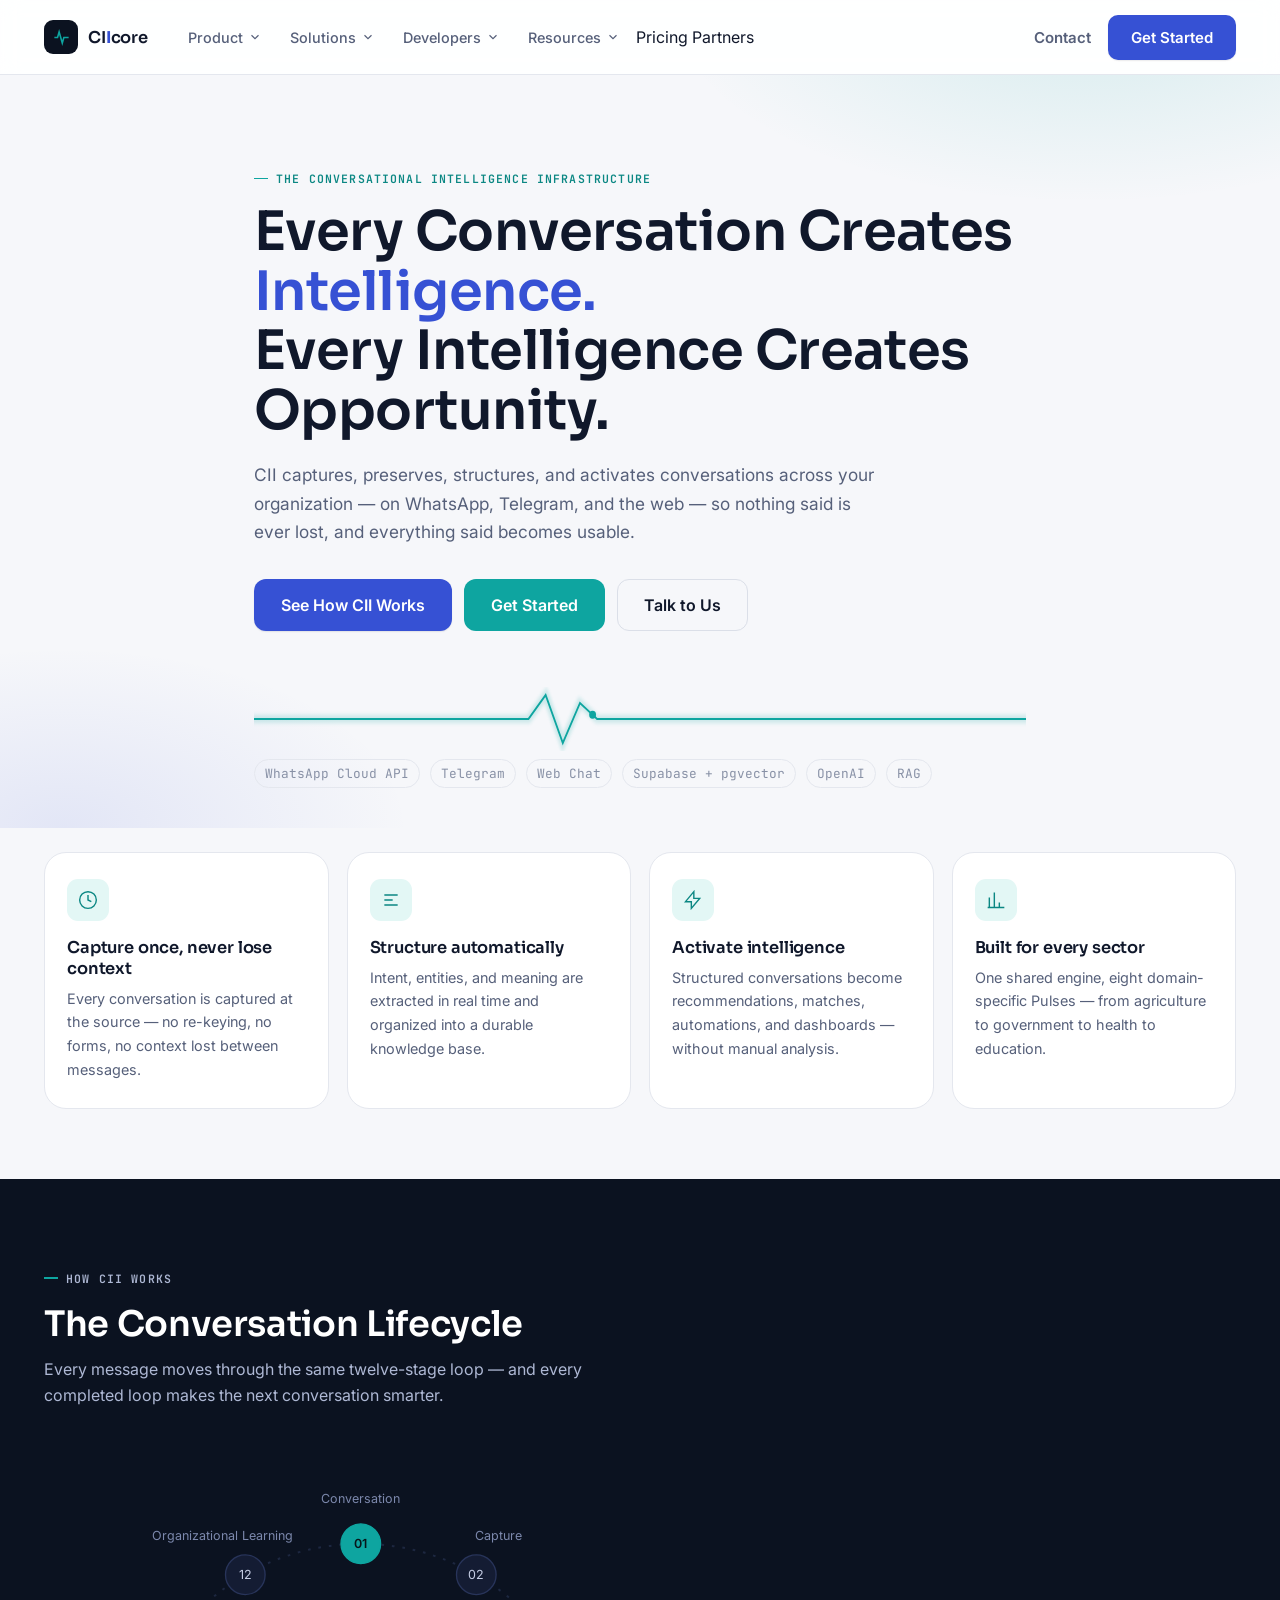
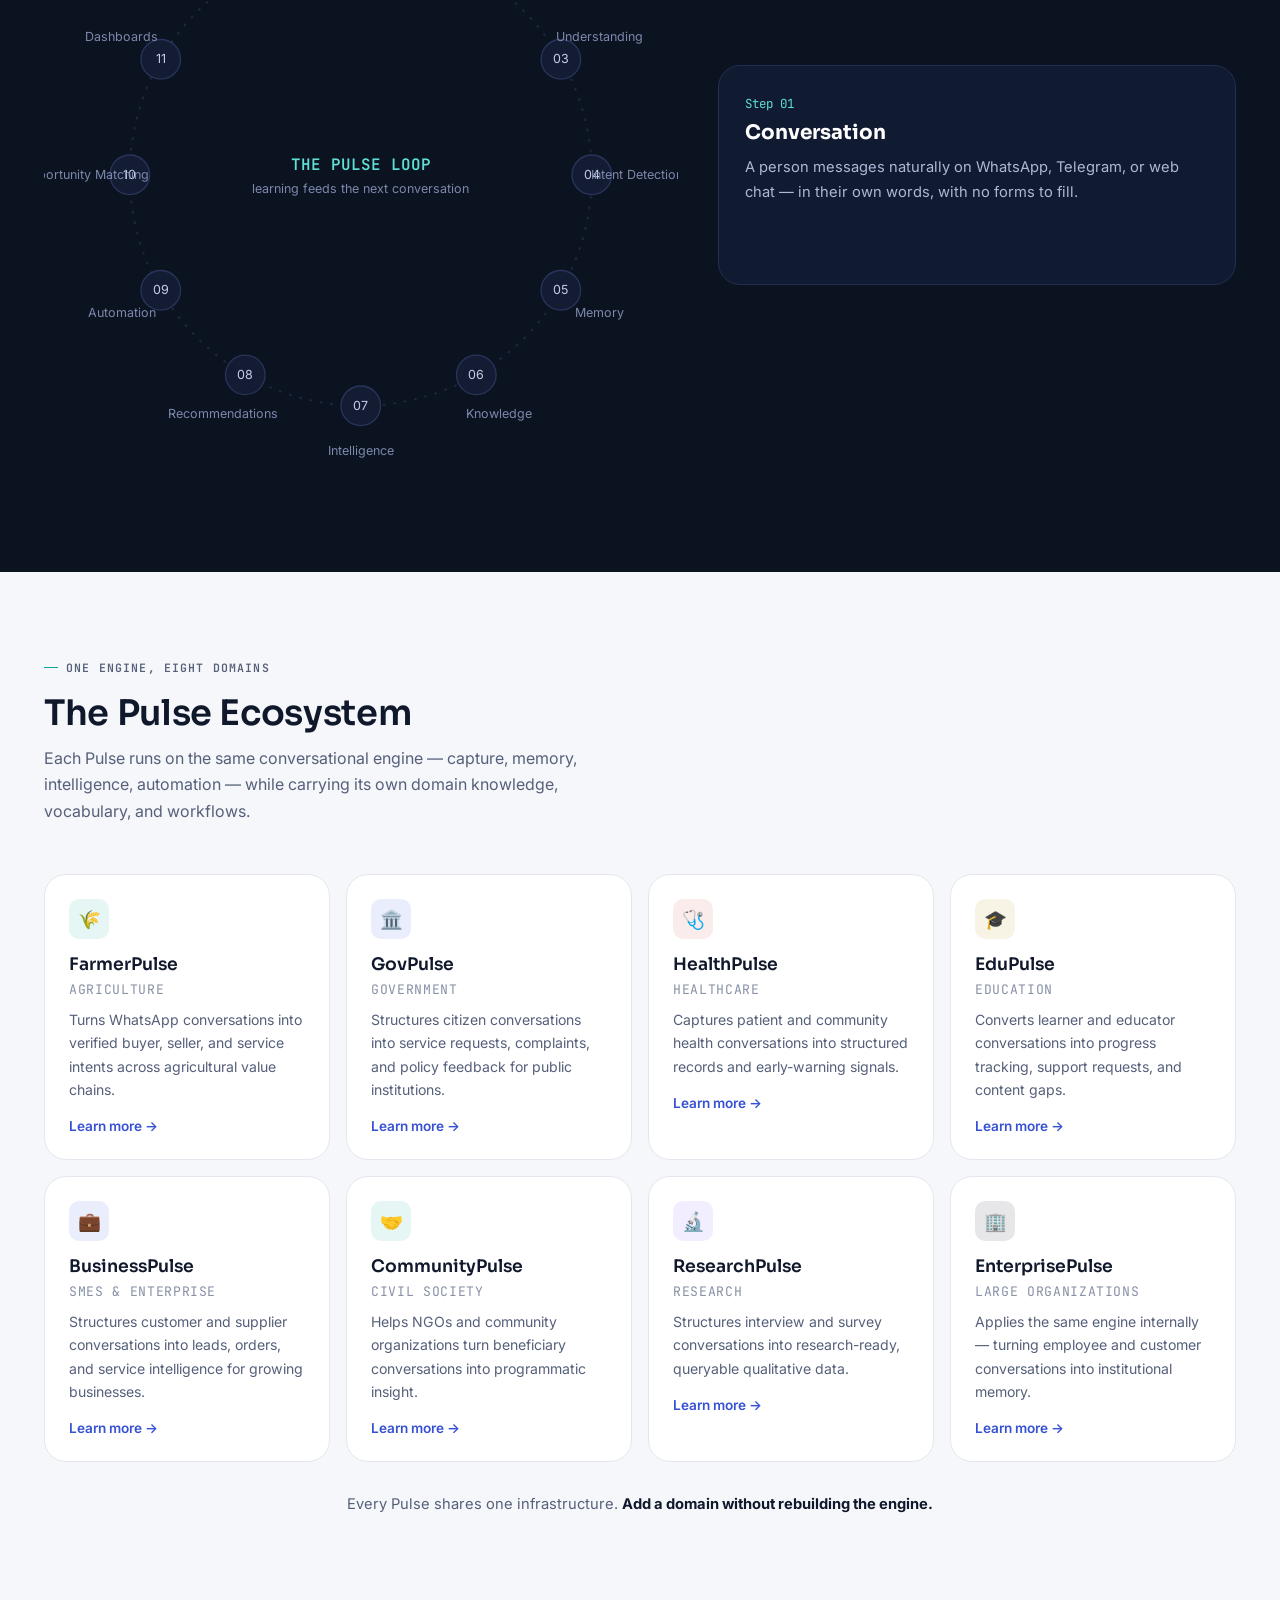
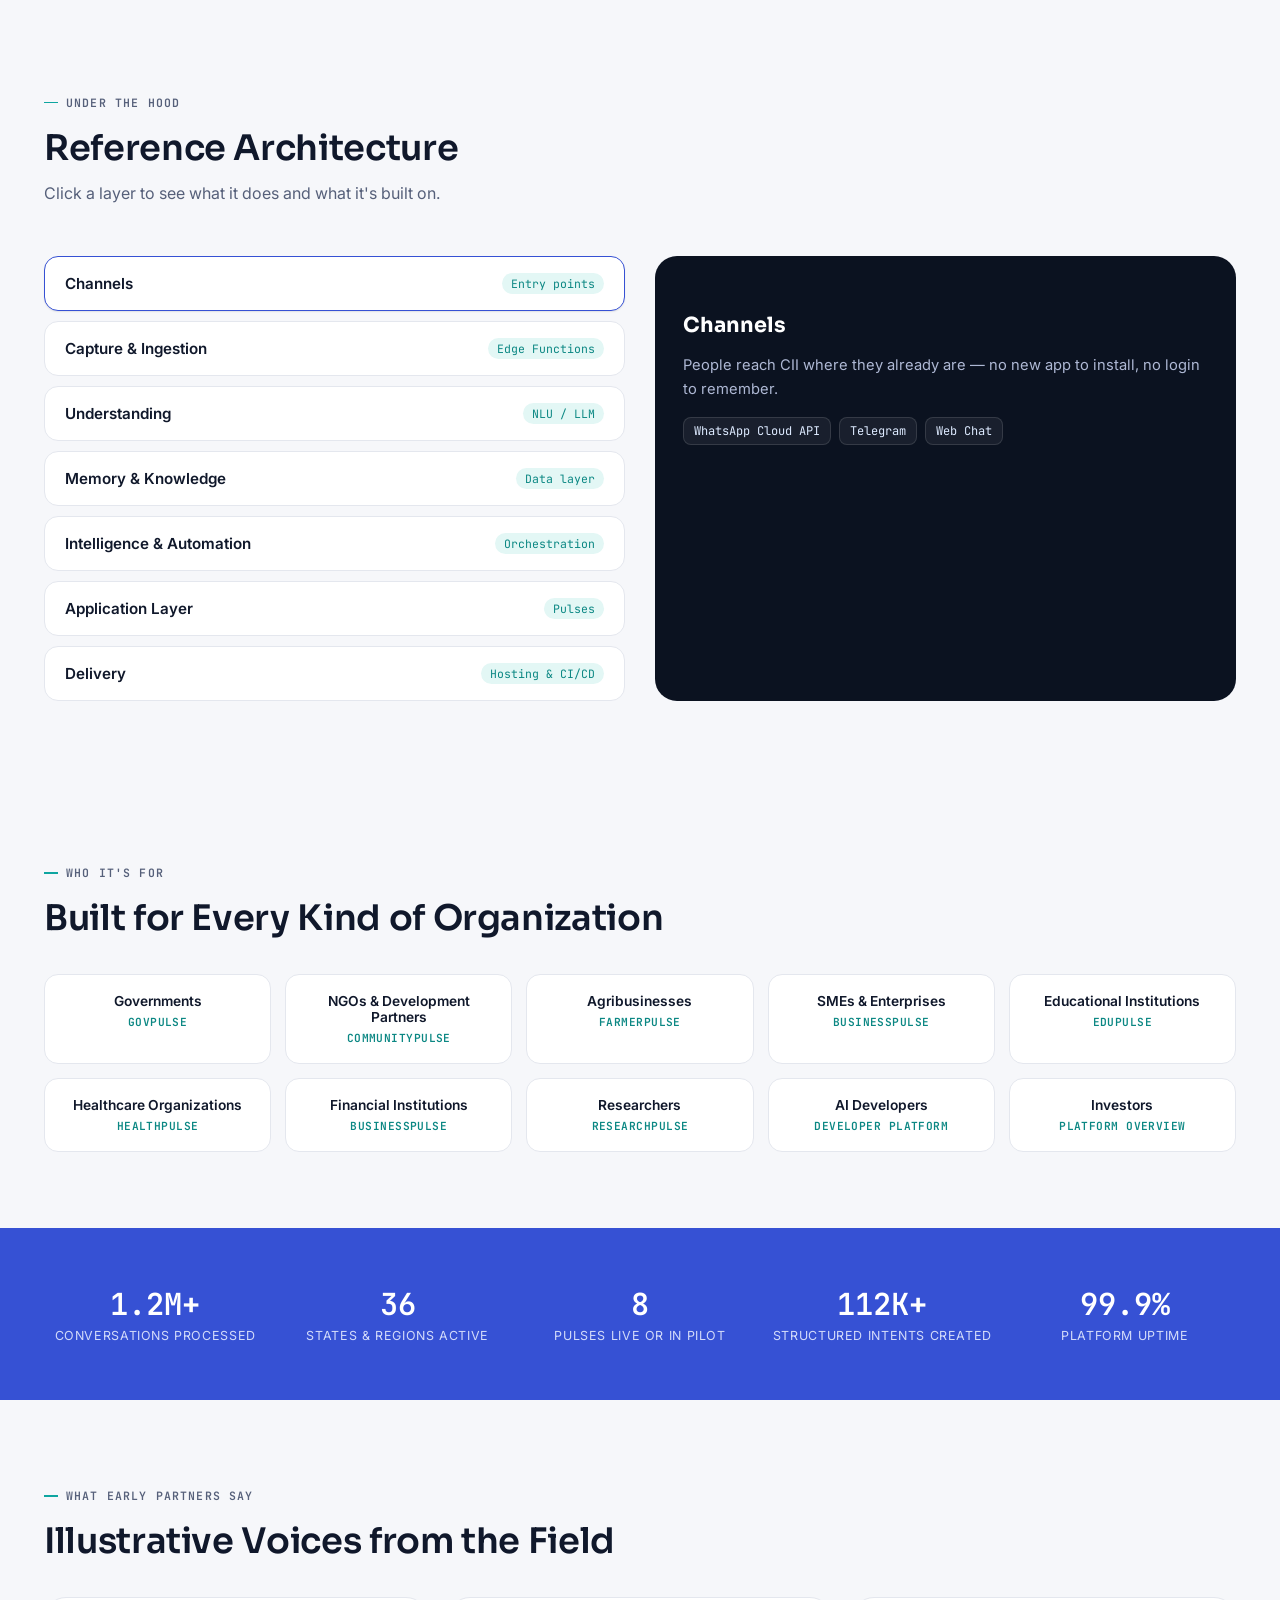
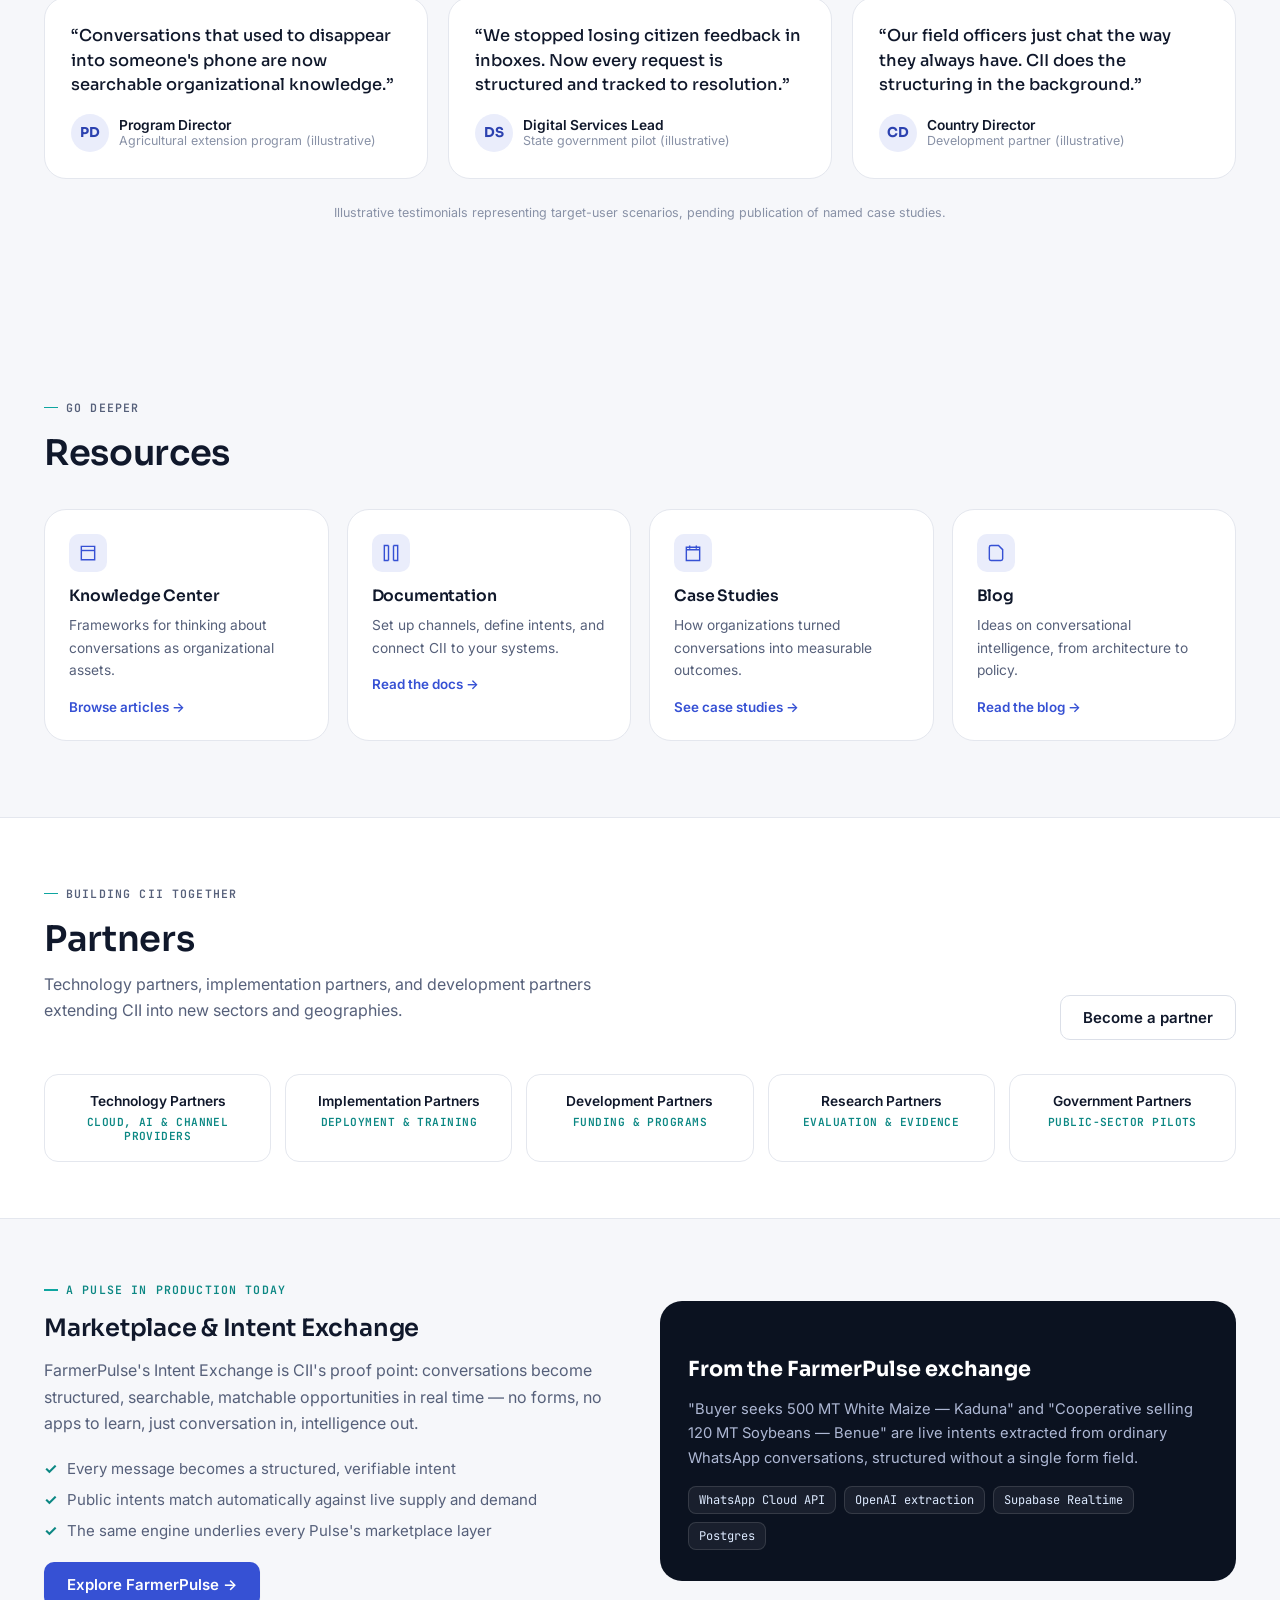
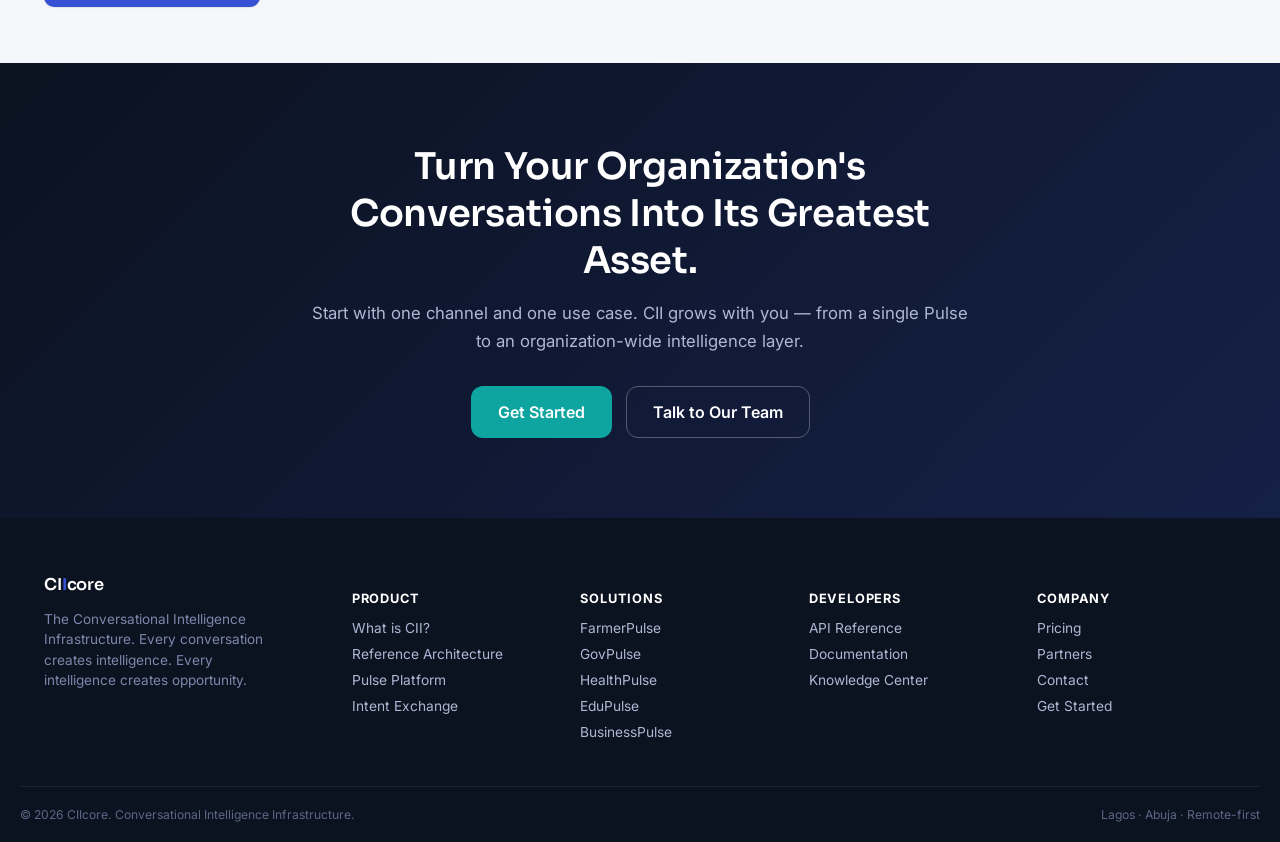
==== commit d41a0aa4: "Add files via upload" ====
--- a/index.html
+++ b/index.html
@@ -1,162 +1,332 @@
 <!DOCTYPE html>
 <html lang="en">
 <head>
-<meta charset="UTF-8">
-<meta name="viewport" content="width=device-width, initial-scale=1.0">
-<title>Verified Farmer Profile | CII VPI</title>
-<meta name="description" content="Verified Progression Infrastructure — public farmer profile showing verified interventions, evidence and progression.">
+<meta charset="UTF-8" />
+<meta name="viewport" content="width=device-width, initial-scale=1.0" />
+<title>CII — Conversational Intelligence Infrastructure | Every Conversation Creates Intelligence</title>
+<meta name="description" content="CII is the infrastructure layer that captures, structures, and activates conversations across organizations — turning WhatsApp, Telegram, and web chat into permanent organizational intelligence.">
 <link rel="preconnect" href="https://fonts.googleapis.com">
-<link rel="preconnect" href="https://fonts.gstatic.com" crossorigin>
-<link href="https://fonts.googleapis.com/css2?family=Space+Grotesk:wght@400;500;600;700&family=IBM+Plex+Mono:wght@400;500;600&family=Inter:wght@400;500;600&display=swap" rel="stylesheet">
-<link rel="stylesheet" href="/styles.css">
-<link rel="stylesheet" href="/farmer/farmer.css">
+<link href="https://fonts.googleapis.com/css2?family=Sora:wght@400;500;600;700&family=Inter:wght@400;500;600;700&family=JetBrains+Mono:wght@400;500;600&display=swap" rel="stylesheet">
+<link rel="stylesheet" href="styles.css">
 </head>
-<body data-page="profile">
-
-<div class="grid-overlay" aria-hidden="true"></div>
-
+<body>
+
+<!-- ============ HEADER ============ -->
 <header class="site-header">
-  <nav class="nav" aria-label="Primary">
-    <a href="/" class="brand">
-      <span class="brand-mark" aria-hidden="true">◈</span>
-      <span class="brand-text">CII<span class="brand-sub">CORE</span></span>
+  <div class="container header__inner">
+    <a href="index.html" class="brand">
+      <span class="brand__mark"><svg viewBox="0 0 24 24" fill="none" stroke="currentColor" stroke-width="2"><path d="M3 12h4l2-7 4 14 2-7h6"/></svg></span>
+      <span class="brand__name">CI<b>I</b>core</span>
     </a>
-    <span class="vpi-tag">Verified Progression Infrastructure</span>
-  </nav>
+
+    <nav class="main-nav" id="mainNav">
+      <div class="nav-item">
+        <button aria-expanded="false">Product <svg viewBox="0 0 24 24" stroke="currentColor" fill="none" stroke-width="2"><path d="M6 9l6 6 6-6"/></svg></button>
+        <div class="mega">
+          <a href="what-is-cii.html">What is CII? <span>The infrastructure layer, explained</span></a>
+          <a href="what-is-cii.html#architecture">Reference Architecture <span>Channels → memory → intelligence</span></a>
+          <a href="pulse-platform.html">Pulse Platform <span>One engine, every domain</span></a>
+          <a href="index.html#marketplace">Marketplace &amp; Intent Exchange <span>Opportunity matching, live</span></a>
+        </div>
+      </div>
+      <div class="nav-item">
+        <button aria-expanded="false">Solutions <svg viewBox="0 0 24 24" stroke="currentColor" fill="none" stroke-width="2"><path d="M6 9l6 6 6-6"/></svg></button>
+        <div class="mega mega--wide">
+          <a href="pulse-platform.html#farmerpulse">FarmerPulse <span>Agriculture &amp; agribusiness</span></a>
+          <a href="pulse-platform.html#govpulse">GovPulse <span>Government &amp; public service</span></a>
+          <a href="pulse-platform.html#healthpulse">HealthPulse <span>Health systems &amp; NGOs</span></a>
+          <a href="pulse-platform.html#edupulse">EduPulse <span>Education &amp; training</span></a>
+          <a href="pulse-platform.html#businesspulse">BusinessPulse <span>SMEs &amp; enterprise</span></a>
+          <a href="pulse-platform.html#more">CommunityPulse, ResearchPulse, EnterprisePulse <span>See all eight</span></a>
+        </div>
+      </div>
+      <div class="nav-item">
+        <button aria-expanded="false">Developers <svg viewBox="0 0 24 24" stroke="currentColor" fill="none" stroke-width="2"><path d="M6 9l6 6 6-6"/></svg></button>
+        <div class="mega">
+          <a href="developers.html">API &amp; Developers <span>REST + realtime, SDKs</span></a>
+          <a href="developers.html#docs">Documentation <span>Guides &amp; references</span></a>
+          <a href="developers.html#knowledge">Knowledge Center <span>Concepts &amp; best practice</span></a>
+        </div>
+      </div>
+      <div class="nav-item">
+        <button aria-expanded="false">Resources <svg viewBox="0 0 24 24" stroke="currentColor" fill="none" stroke-width="2"><path d="M6 9l6 6 6-6"/></svg></button>
+        <div class="mega">
+          <a href="index.html#case-studies">Case Studies <span>Real deployments, real impact</span></a>
+          <a href="index.html#blog">Blog <span>Ideas on conversational intelligence</span></a>
+          <a href="index.html#resources">Knowledge Center <span>Frameworks &amp; explainers</span></a>
+        </div>
+      </div>
+      <a href="pricing.html">Pricing</a>
+      <a href="index.html#partners">Partners</a>
+    </nav>
+
+    <div class="header__actions">
+      <a href="contact.html" class="btn btn--ghost">Contact</a>
+      <a href="get-started.html" class="btn btn--primary">Get Started</a>
+    </div>
+    <button class="hamburger" id="hamburger" aria-label="Menu"><span></span><span></span><span></span></button>
+  </div>
 </header>
 
-<main id="main" class="farmer-main">
-  <div class="container narrow">
-
-    <div id="farmerLoading" class="state-panel">
-      <span class="terminal-caret" aria-hidden="true">▌</span> Loading verified farmer profile…
-    </div>
-
-    <div id="farmerNotFound" class="state-panel" hidden>
-      <h1 class="section-title">Farmer profile not found</h1>
-      <p class="section-lead">
-        We couldn't find a verified farmer profile for
-        <strong id="farmerNotFoundCode"></strong>. Check the code on the farmer card, or scan the QR again.
-      </p>
-      <a href="/" class="btn btn-ghost">Back to CII Core</a>
-    </div>
-
-    <div id="farmerContent" class="farmer-content" hidden>
-
-      <div class="profile-head">
-        <div>
-          <span id="verifiedBadge" class="verified-badge">Verified Farmer</span>
-          <h1 id="farmerName" class="section-title profile-name"></h1>
-          <p class="profile-code">Farmer ID <span id="farmerCode" class="mono"></span></p>
-        </div>
-        <a id="cardLink" href="#" class="btn btn-ghost">View printable card</a>
-      </div>
-
-      <div class="profile-grid">
-        <div class="profile-fact">
-          <span class="fact-label">Enterprise</span>
-          <span id="farmerEnterprise" class="fact-value"></span>
-        </div>
-        <div class="profile-fact">
-          <span class="fact-label">Community</span>
-          <span id="farmerCommunity" class="fact-value"></span>
-        </div>
-        <div class="profile-fact">
-          <span class="fact-label">LGA</span>
-          <span id="farmerLga" class="fact-value"></span>
-        </div>
-        <div class="profile-fact">
-          <span class="fact-label">Farm size</span>
-          <span id="farmerFarmSize" class="fact-value"></span>
-        </div>
-      </div>
-
-      <section class="panel">
-        <div class="panel-head">
-          <h2>Progression status</h2>
-          <span id="progressionStatus" class="status-pill"></span>
-        </div>
-        <div class="stat-grid">
-          <div class="stat-box">
-            <span id="statInterventionTotal" class="stat-num"></span>
-            <span class="stat-label">Interventions total</span>
-          </div>
-          <div class="stat-box">
-            <span id="statInterventionVerified" class="stat-num"></span>
-            <span class="stat-label">Progress verified</span>
-          </div>
-          <div class="stat-box">
-            <span id="statInterventionPending" class="stat-num"></span>
-            <span class="stat-label">Follow-up / awaiting</span>
-          </div>
-          <div class="stat-box">
-            <span id="statInterventionIssues" class="stat-num"></span>
-            <span class="stat-label">Issues reported</span>
-          </div>
-          <div class="stat-box">
-            <span id="statEvidenceTotal" class="stat-num"></span>
-            <span class="stat-label">Evidence submitted</span>
-          </div>
-          <div class="stat-box">
-            <span id="statEvidenceVerified" class="stat-num"></span>
-            <span class="stat-label">Evidence verified</span>
-          </div>
-          <div class="stat-box">
-            <span id="statEvidenceAwaiting" class="stat-num"></span>
-            <span class="stat-label">Evidence awaiting</span>
-          </div>
-          <div class="stat-box">
-            <span id="statLatestVerified" class="stat-num stat-num-sm"></span>
-            <span class="stat-label">Latest verified</span>
-          </div>
-        </div>
-      </section>
-
-      <section class="panel">
-        <div class="panel-head">
-          <h2>Interventions</h2>
-        </div>
-        <div id="interventionsList" class="interventions-list"></div>
-      </section>
-
-      <section class="panel vpi-explainer">
-        <div class="panel-head">
-          <h2>What is Verified Progression Infrastructure?</h2>
-        </div>
-        <div class="flow-diagram" role="img" aria-label="Participant leads to intervention, then evidence, then verification, then progression">
-          <div class="flow-step"><span>Participant</span></div>
-          <div class="flow-arrow" aria-hidden="true">→</div>
-          <div class="flow-step"><span>Intervention</span></div>
-          <div class="flow-arrow" aria-hidden="true">→</div>
-          <div class="flow-step"><span>Evidence</span></div>
-          <div class="flow-arrow" aria-hidden="true">→</div>
-          <div class="flow-step"><span>Verification</span></div>
-          <div class="flow-arrow" aria-hidden="true">→</div>
-          <div class="flow-step flow-step-core"><span>Progression</span></div>
-        </div>
-        <p class="section-lead vpi-copy">
-          Every field on this page traces back to a verified record — an intervention that was assigned,
-          evidence that was submitted, and a verification step that confirmed it happened. Nothing here is
-          self-reported without a check. This is what VPI makes visible: not just that support was given,
-          but that progress actually followed.
-        </p>
-      </section>
-
-    </div>
-  </div>
+<main>
+
+<!-- ============ HERO ============ -->
+<section class="hero">
+  <div class="hero__bg" aria-hidden="true"></div>
+  <div class="container hero__inner">
+    <p class="eyebrow">The Conversational Intelligence Infrastructure</p>
+    <h1 class="hero__headline">Every Conversation Creates <span class="hl">Intelligence.</span><br>Every Intelligence Creates Opportunity.</h1>
+    <p class="hero__sub">CII captures, preserves, structures, and activates conversations across your organization — on WhatsApp, Telegram, and the web — so nothing said is ever lost, and everything said becomes usable.</p>
+    <div class="hero__actions">
+      <a href="#how-it-works" class="btn btn--primary btn--lg">See How CII Works</a>
+      <a href="get-started.html" class="btn btn--pulse btn--lg">Get Started</a>
+      <a href="contact.html" class="btn btn--outline btn--lg">Talk to Us</a>
+    </div>
+
+    <svg class="pulse-line" viewBox="0 0 900 64" preserveAspectRatio="none" aria-hidden="true">
+      <path class="glow" d="M0 32 H320 L340 8 L360 56 L380 16 L400 32 H900"/>
+      <path id="pulsePath" d="M0 32 H320 L340 8 L360 56 L380 16 L400 32 H900"/>
+      <circle class="pulse-line-dot" id="pulseDot" cx="0" cy="32"/>
+    </svg>
+
+    <div class="hero__trust">
+      <span>WhatsApp Cloud API</span><span>Telegram</span><span>Web Chat</span><span>Supabase + pgvector</span><span>OpenAI</span><span>RAG</span>
+    </div>
+  </div>
+</section>
+
+<!-- ============ VALUE PROPS ============ -->
+<section class="value-props">
+  <div class="container">
+    <div class="value-grid">
+      <div class="value-card">
+        <div class="value-card__icon"><svg class="icon" viewBox="0 0 24 24"><path d="M12 2a10 10 0 1 0 0 20 10 10 0 0 0 0-20zM12 6v6l4 2"/></svg></div>
+        <h3>Capture once, never lose context</h3>
+        <p>Every conversation is captured at the source — no re-keying, no forms, no context lost between messages.</p>
+      </div>
+      <div class="value-card">
+        <div class="value-card__icon"><svg class="icon" viewBox="0 0 24 24"><path d="M4 6h16M4 12h10M4 18h16"/></svg></div>
+        <h3>Structure automatically</h3>
+        <p>Intent, entities, and meaning are extracted in real time and organized into a durable knowledge base.</p>
+      </div>
+      <div class="value-card">
+        <div class="value-card__icon"><svg class="icon" viewBox="0 0 24 24"><path d="M13 2 3 14h7v8l10-12h-7z"/></svg></div>
+        <h3>Activate intelligence</h3>
+        <p>Structured conversations become recommendations, matches, automations, and dashboards — without manual analysis.</p>
+      </div>
+      <div class="value-card">
+        <div class="value-card__icon"><svg class="icon" viewBox="0 0 24 24"><path d="M4 21V9M10 21V3M16 21v-6M22 21H2"/></svg></div>
+        <h3>Built for every sector</h3>
+        <p>One shared engine, eight domain-specific Pulses — from agriculture to government to health to education.</p>
+      </div>
+    </div>
+  </div>
+</section>
+
+<!-- ============ HOW CII WORKS — LIFECYCLE LOOP ============ -->
+<section class="lifecycle" id="how-it-works">
+  <div class="container">
+    <div class="section-head">
+      <div>
+        <p class="eyebrow eyebrow--onDark">How CII works</p>
+        <h2>The Conversation Lifecycle</h2>
+        <p>Every message moves through the same twelve-stage loop — and every completed loop makes the next conversation smarter.</p>
+      </div>
+    </div>
+    <div class="lifecycle-wrap">
+      <svg class="loop-svg" viewBox="0 0 480 480" id="loopSvg"></svg>
+      <div class="loop-detail" id="loopDetail">
+        <span class="step-num">Step 01</span>
+        <h4>Conversation</h4>
+        <p>A person messages naturally on WhatsApp, Telegram, or web chat — in their own words, with no forms to fill.</p>
+      </div>
+    </div>
+  </div>
+</section>
+
+<!-- ============ PULSE ECOSYSTEM ============ -->
+<section class="ecosystem" id="pulses">
+  <div class="container">
+    <div class="section-head">
+      <div>
+        <p class="eyebrow">One engine, eight domains</p>
+        <h2>The Pulse Ecosystem</h2>
+        <p>Each Pulse runs on the same conversational engine — capture, memory, intelligence, automation — while carrying its own domain knowledge, vocabulary, and workflows.</p>
+      </div>
+    </div>
+    <div class="pulse-grid" id="pulseGrid"></div>
+    <p class="ecosystem__note">Every Pulse shares one infrastructure. <strong>Add a domain without rebuilding the engine.</strong></p>
+  </div>
+</section>
+
+<!-- ============ ARCHITECTURE ============ -->
+<section class="architecture" id="architecture">
+  <div class="container">
+    <div class="section-head">
+      <div>
+        <p class="eyebrow">Under the hood</p>
+        <h2>Reference Architecture</h2>
+        <p>Click a layer to see what it does and what it's built on.</p>
+      </div>
+    </div>
+    <div class="arch-wrap">
+      <div class="arch-stack" id="archStack"></div>
+      <div class="arch-detail" id="archDetail"></div>
+    </div>
+  </div>
+</section>
+
+<!-- ============ INDUSTRY SOLUTIONS ============ -->
+<section class="solutions">
+  <div class="container">
+    <div class="section-head">
+      <div>
+        <p class="eyebrow">Who it's for</p>
+        <h2>Built for Every Kind of Organization</h2>
+      </div>
+    </div>
+    <div class="solutions-grid" id="solutionsGrid"></div>
+  </div>
+</section>
+
+<!-- ============ METRICS ============ -->
+<section class="metrics">
+  <div class="container metrics-grid" id="metricsGrid"></div>
+</section>
+
+<!-- ============ TESTIMONIALS ============ -->
+<section class="testimonials">
+  <div class="container">
+    <div class="section-head">
+      <div>
+        <p class="eyebrow">What early partners say</p>
+        <h2>Illustrative Voices from the Field</h2>
+      </div>
+    </div>
+    <div class="testimonial-grid" id="testimonialGrid"></div>
+    <p class="testimonials__disclaimer">Illustrative testimonials representing target-user scenarios, pending publication of named case studies.</p>
+  </div>
+</section>
+
+<!-- ============ RESOURCES ============ -->
+<section class="resources" id="resources">
+  <div class="container">
+    <div class="section-head">
+      <div>
+        <p class="eyebrow">Go deeper</p>
+        <h2>Resources</h2>
+      </div>
+    </div>
+    <div class="resources-grid">
+      <div class="resource-card">
+        <div class="resource-card__icon"><svg class="icon" viewBox="0 0 24 24"><path d="M4 4h16v16H4z"/><path d="M4 9h16"/></svg></div>
+        <h3>Knowledge Center</h3>
+        <p>Frameworks for thinking about conversations as organizational assets.</p>
+        <a href="#resources">Browse articles →</a>
+      </div>
+      <div class="resource-card">
+        <div class="resource-card__icon"><svg class="icon" viewBox="0 0 24 24"><path d="M9 3H4v18h5M15 3h5v18h-5M9 3v18M15 3v18"/></svg></div>
+        <h3>Documentation</h3>
+        <p>Set up channels, define intents, and connect CII to your systems.</p>
+        <a href="developers.html">Read the docs →</a>
+      </div>
+      <div class="resource-card">
+        <div class="resource-card__icon"><svg class="icon" viewBox="0 0 24 24"><path d="M8 3v4M16 3v4M4 8h16M4 5h16v16H4z"/></svg></div>
+        <h3 id="case-studies">Case Studies</h3>
+        <p>How organizations turned conversations into measurable outcomes.</p>
+        <a href="#case-studies">See case studies →</a>
+      </div>
+      <div class="resource-card">
+        <div class="resource-card__icon"><svg class="icon" viewBox="0 0 24 24"><path d="M4 19V5a2 2 0 0 1 2-2h9l5 5v11a2 2 0 0 1-2 2H6a2 2 0 0 1-2-2z"/></svg></div>
+        <h3 id="blog">Blog</h3>
+        <p>Ideas on conversational intelligence, from architecture to policy.</p>
+        <a href="#blog">Read the blog →</a>
+      </div>
+    </div>
+  </div>
+</section>
+
+<!-- ============ PARTNERS ============ -->
+<section class="content-section content-section--alt" id="partners">
+  <div class="container">
+    <div class="section-head">
+      <div>
+        <p class="eyebrow">Building CII together</p>
+        <h2>Partners</h2>
+        <p>Technology partners, implementation partners, and development partners extending CII into new sectors and geographies.</p>
+      </div>
+      <a href="contact.html" class="btn btn--outline">Become a partner</a>
+    </div>
+    <div class="solutions-grid" id="partnersGrid"></div>
+  </div>
+</section>
+
+<!-- ============ MARKETPLACE TEASER ============ -->
+<section class="content-section" id="marketplace">
+  <div class="container two-col">
+    <div>
+      <p class="eyebrow">A Pulse in production today</p>
+      <h2>Marketplace &amp; Intent Exchange</h2>
+      <p style="color:var(--text-soft);margin:14px 0 22px;">FarmerPulse's Intent Exchange is CII's proof point: conversations become structured, searchable, matchable opportunities in real time — no forms, no apps to learn, just conversation in, intelligence out.</p>
+      <ul class="check-list">
+        <li>Every message becomes a structured, verifiable intent</li>
+        <li>Public intents match automatically against live supply and demand</li>
+        <li>The same engine underlies every Pulse's marketplace layer</li>
+      </ul>
+      <a href="pulse-platform.html#farmerpulse" class="btn btn--primary" style="margin-top:22px;">Explore FarmerPulse →</a>
+    </div>
+    <div class="arch-detail" style="background:var(--ink);">
+      <h4>From the FarmerPulse exchange</h4>
+      <p>"Buyer seeks 500 MT White Maize — Kaduna" and "Cooperative selling 120 MT Soybeans — Benue" are live intents extracted from ordinary WhatsApp conversations, structured without a single form field.</p>
+      <div class="arch-detail__tech"><span>WhatsApp Cloud API</span><span>OpenAI extraction</span><span>Supabase Realtime</span><span>Postgres</span></div>
+    </div>
+  </div>
+</section>
+
+<!-- ============ FINAL CTA ============ -->
+<section class="final-cta" id="get-started">
+  <div class="container final-cta__inner">
+    <h2>Turn Your Organization's Conversations Into Its Greatest Asset.</h2>
+    <p>Start with one channel and one use case. CII grows with you — from a single Pulse to an organization-wide intelligence layer.</p>
+    <div class="final-cta__actions">
+      <a href="get-started.html" class="btn btn--pulse btn--lg">Get Started</a>
+      <a href="contact.html" class="btn btn--outline btn--onDark btn--lg">Talk to Our Team</a>
+    </div>
+  </div>
+</section>
+
 </main>
 
+<!-- ============ FOOTER ============ -->
 <footer class="site-footer">
-  <div class="container footer-inner">
-    <div class="footer-brand">
-      <span class="brand-mark" aria-hidden="true">◈</span>
-      <span class="brand-text">CII<span class="brand-sub">CORE</span></span>
-    </div>
-    <p class="footer-tag">Verified Progression Infrastructure. Public profile fields only — no private data is shown here.</p>
-    <p class="footer-copy">&copy; <span id="year"></span> CII Core.</p>
+  <div class="container footer__grid">
+    <div class="footer__brand">
+      <span class="brand__name">CI<b>I</b>core</span>
+      <p>The Conversational Intelligence Infrastructure. Every conversation creates intelligence. Every intelligence creates opportunity.</p>
+    </div>
+    <div>
+      <h4>Product</h4>
+      <a href="what-is-cii.html">What is CII?</a><a href="what-is-cii.html#architecture">Reference Architecture</a><a href="pulse-platform.html">Pulse Platform</a><a href="index.html#marketplace">Intent Exchange</a>
+    </div>
+    <div>
+      <h4>Solutions</h4>
+      <a href="pulse-platform.html#farmerpulse">FarmerPulse</a><a href="pulse-platform.html#govpulse">GovPulse</a><a href="pulse-platform.html#healthpulse">HealthPulse</a><a href="pulse-platform.html#edupulse">EduPulse</a><a href="pulse-platform.html#businesspulse">BusinessPulse</a>
+    </div>
+    <div>
+      <h4>Developers</h4>
+      <a href="developers.html">API Reference</a><a href="developers.html#docs">Documentation</a><a href="#resources">Knowledge Center</a>
+    </div>
+    <div>
+      <h4>Company</h4>
+      <a href="pricing.html">Pricing</a><a href="#partners">Partners</a><a href="contact.html">Contact</a><a href="get-started.html">Get Started</a>
+    </div>
+  </div>
+  <div class="container footer__bottom">
+    <span>© 2026 CIIcore. Conversational Intelligence Infrastructure.</span>
+    <span>Lagos · Abuja · Remote-first</span>
   </div>
 </footer>
 
-<script src="/farmer/farmer.js"></script>
+<script src="script.js"></script>
 </body>
 </html>
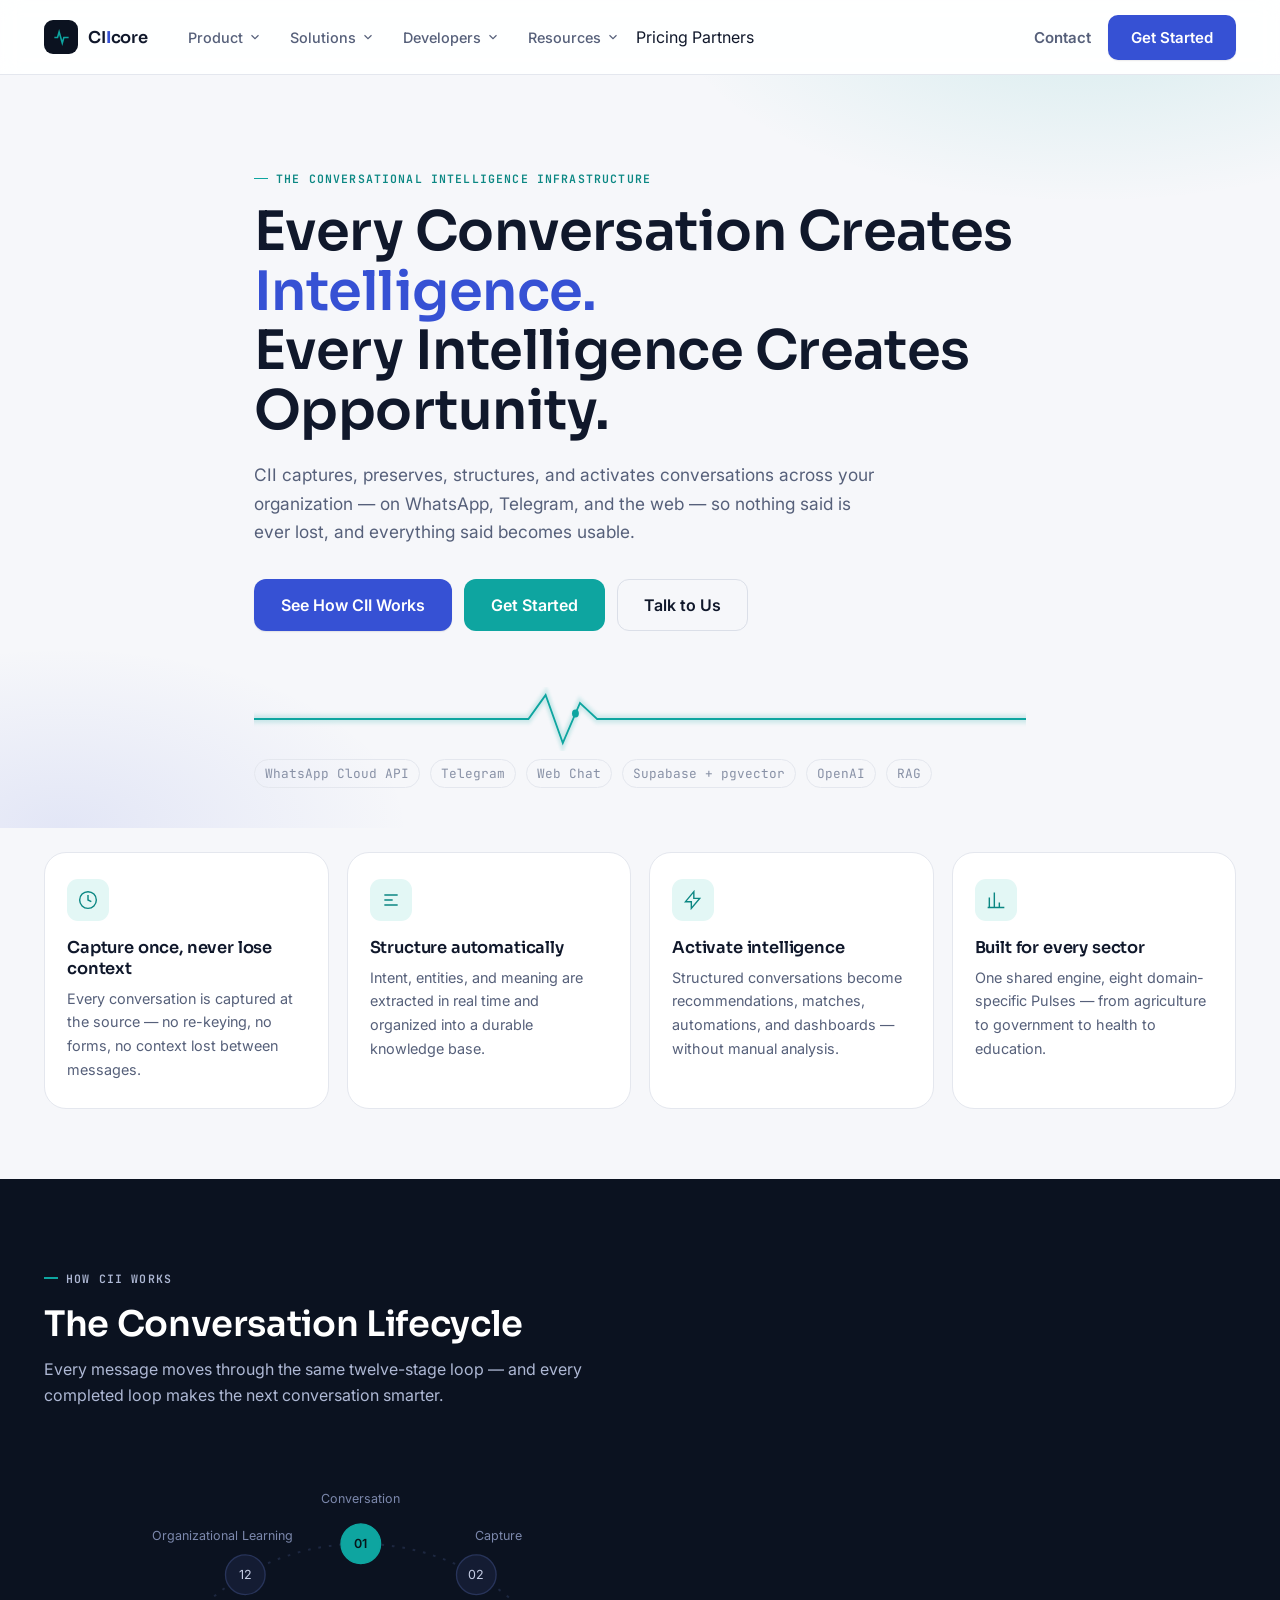
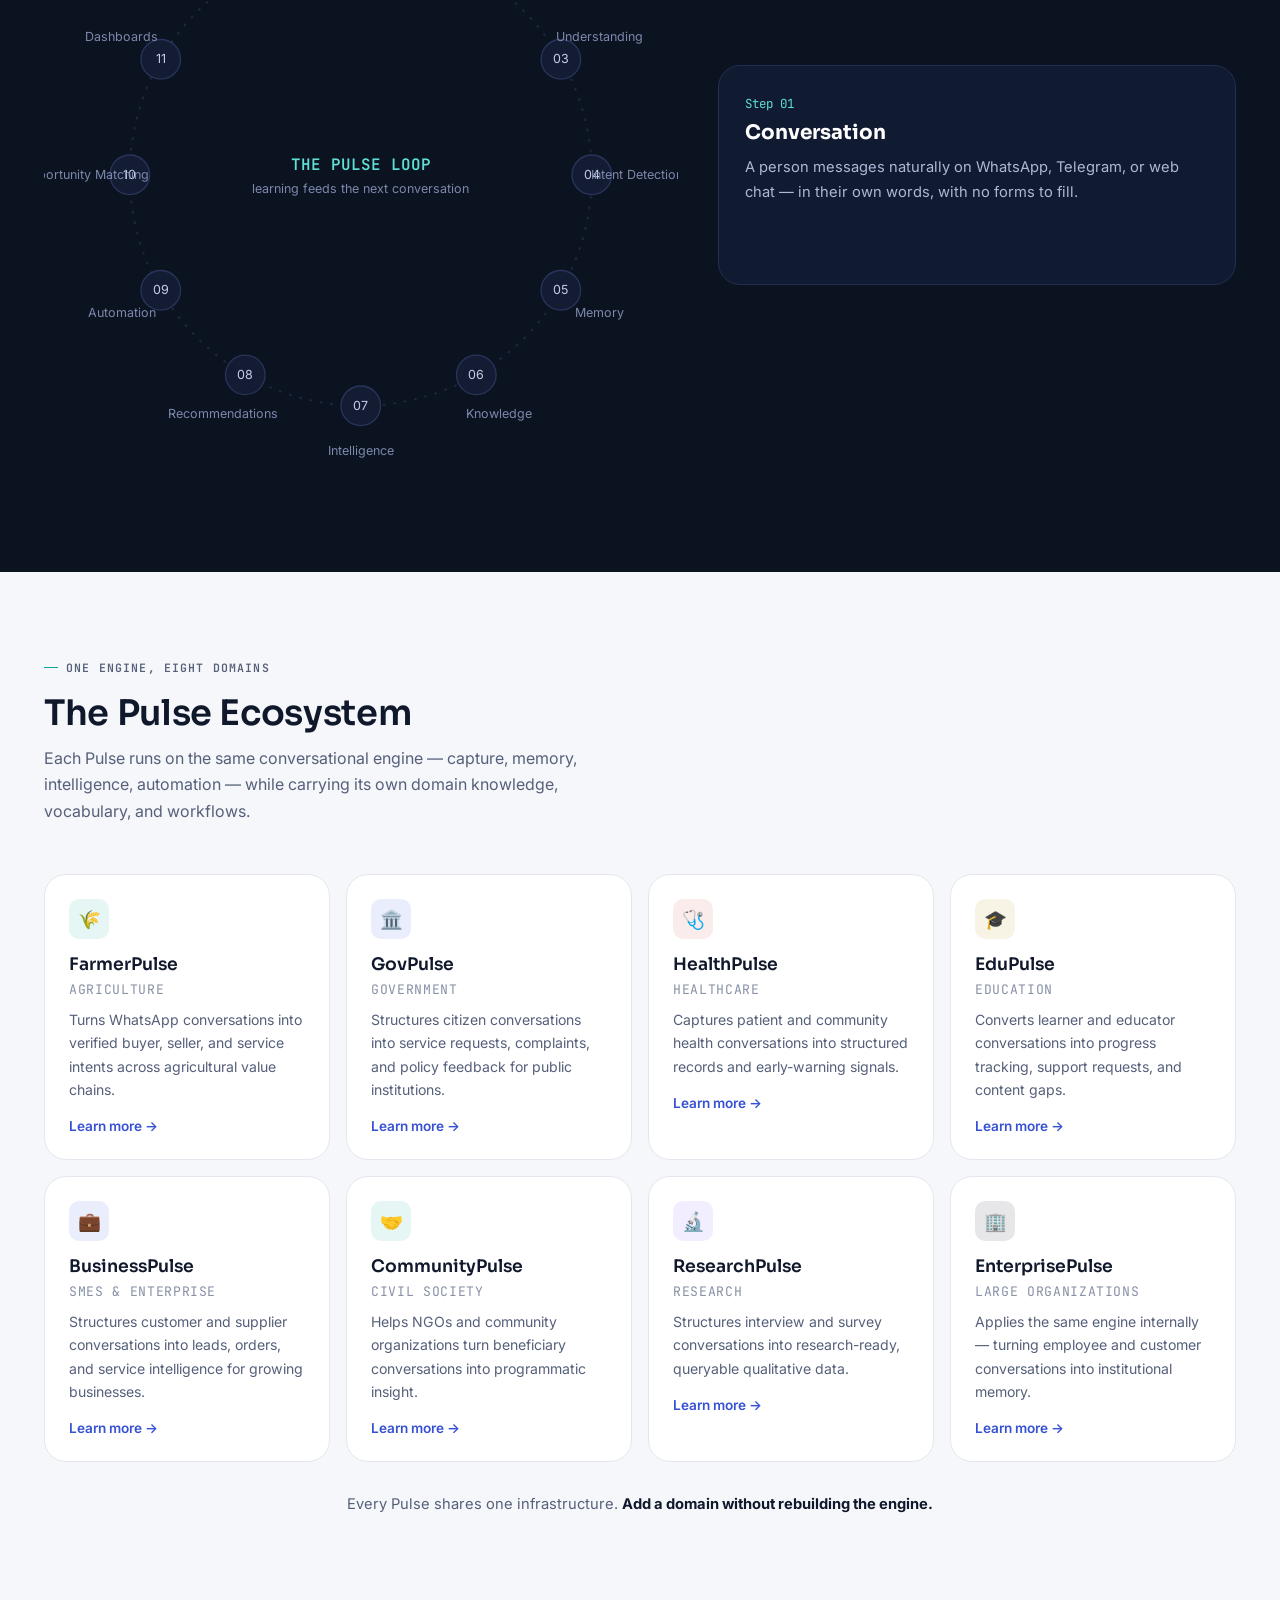
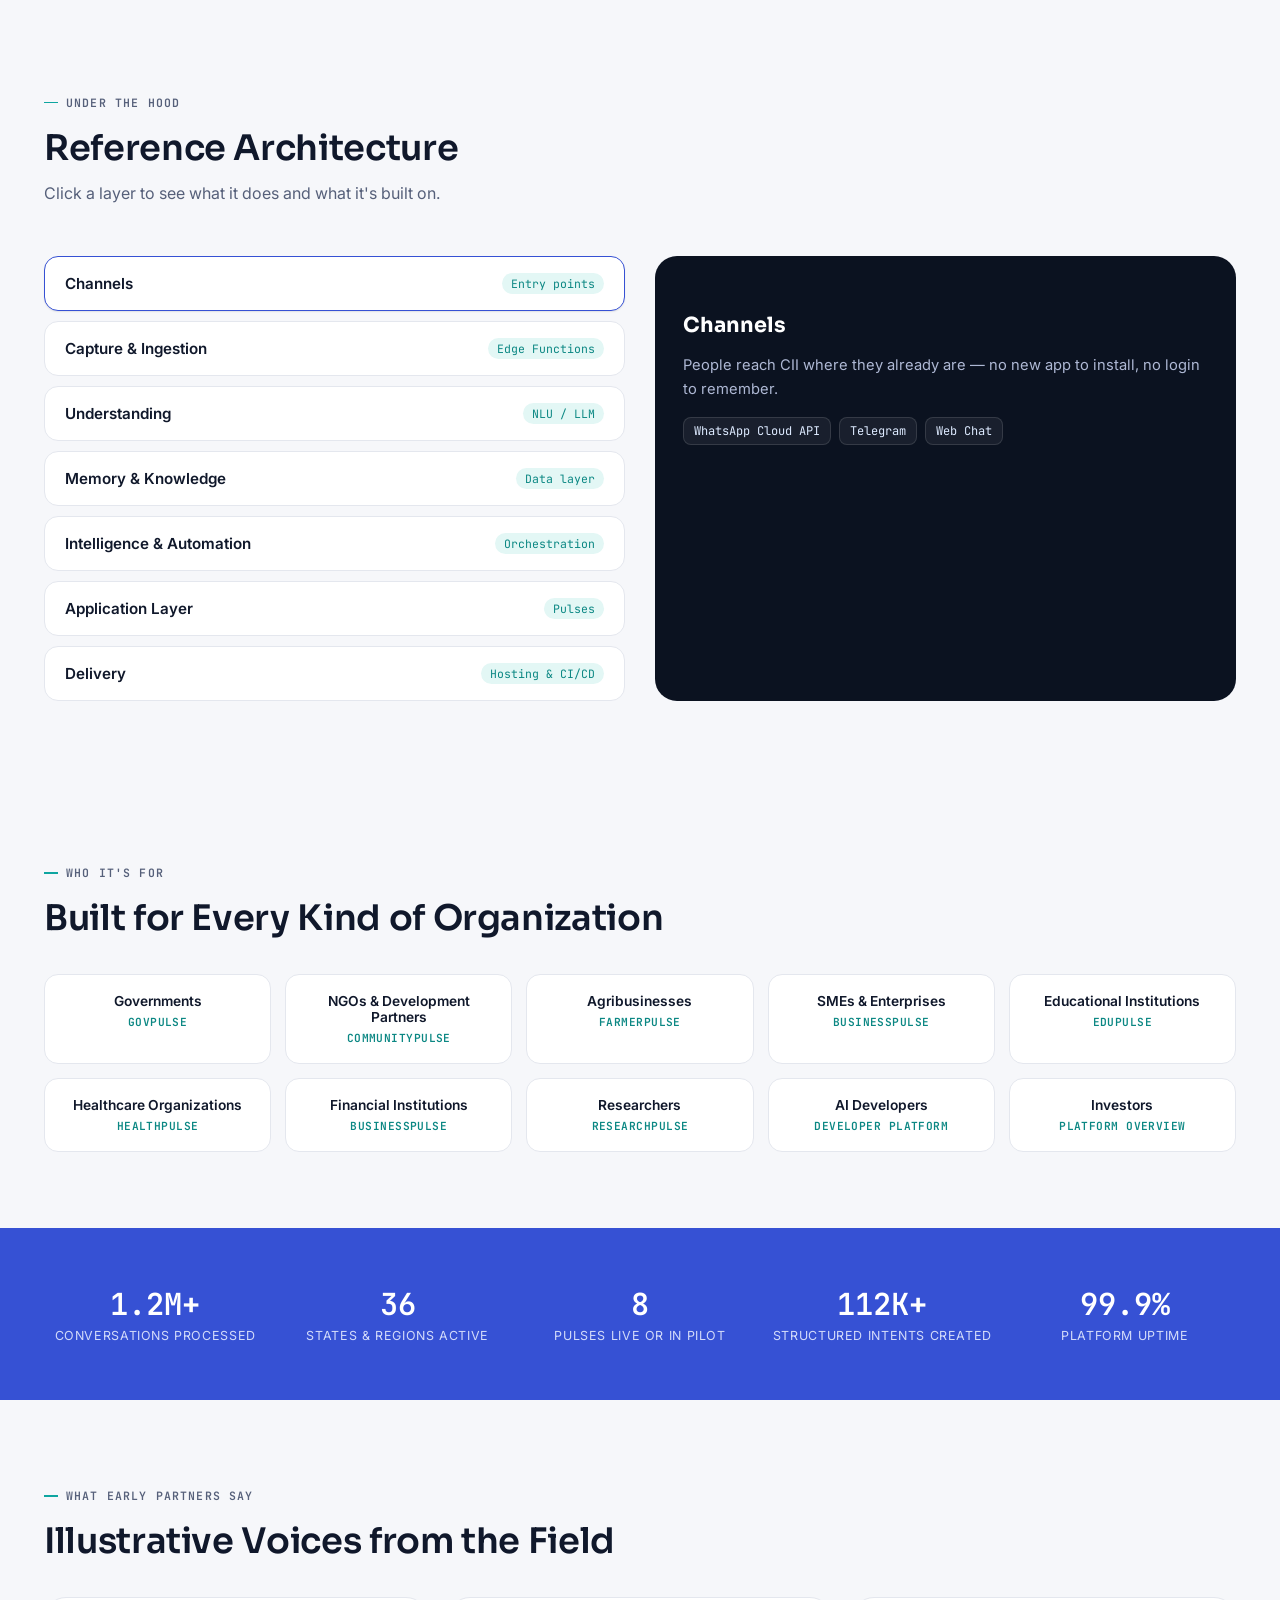
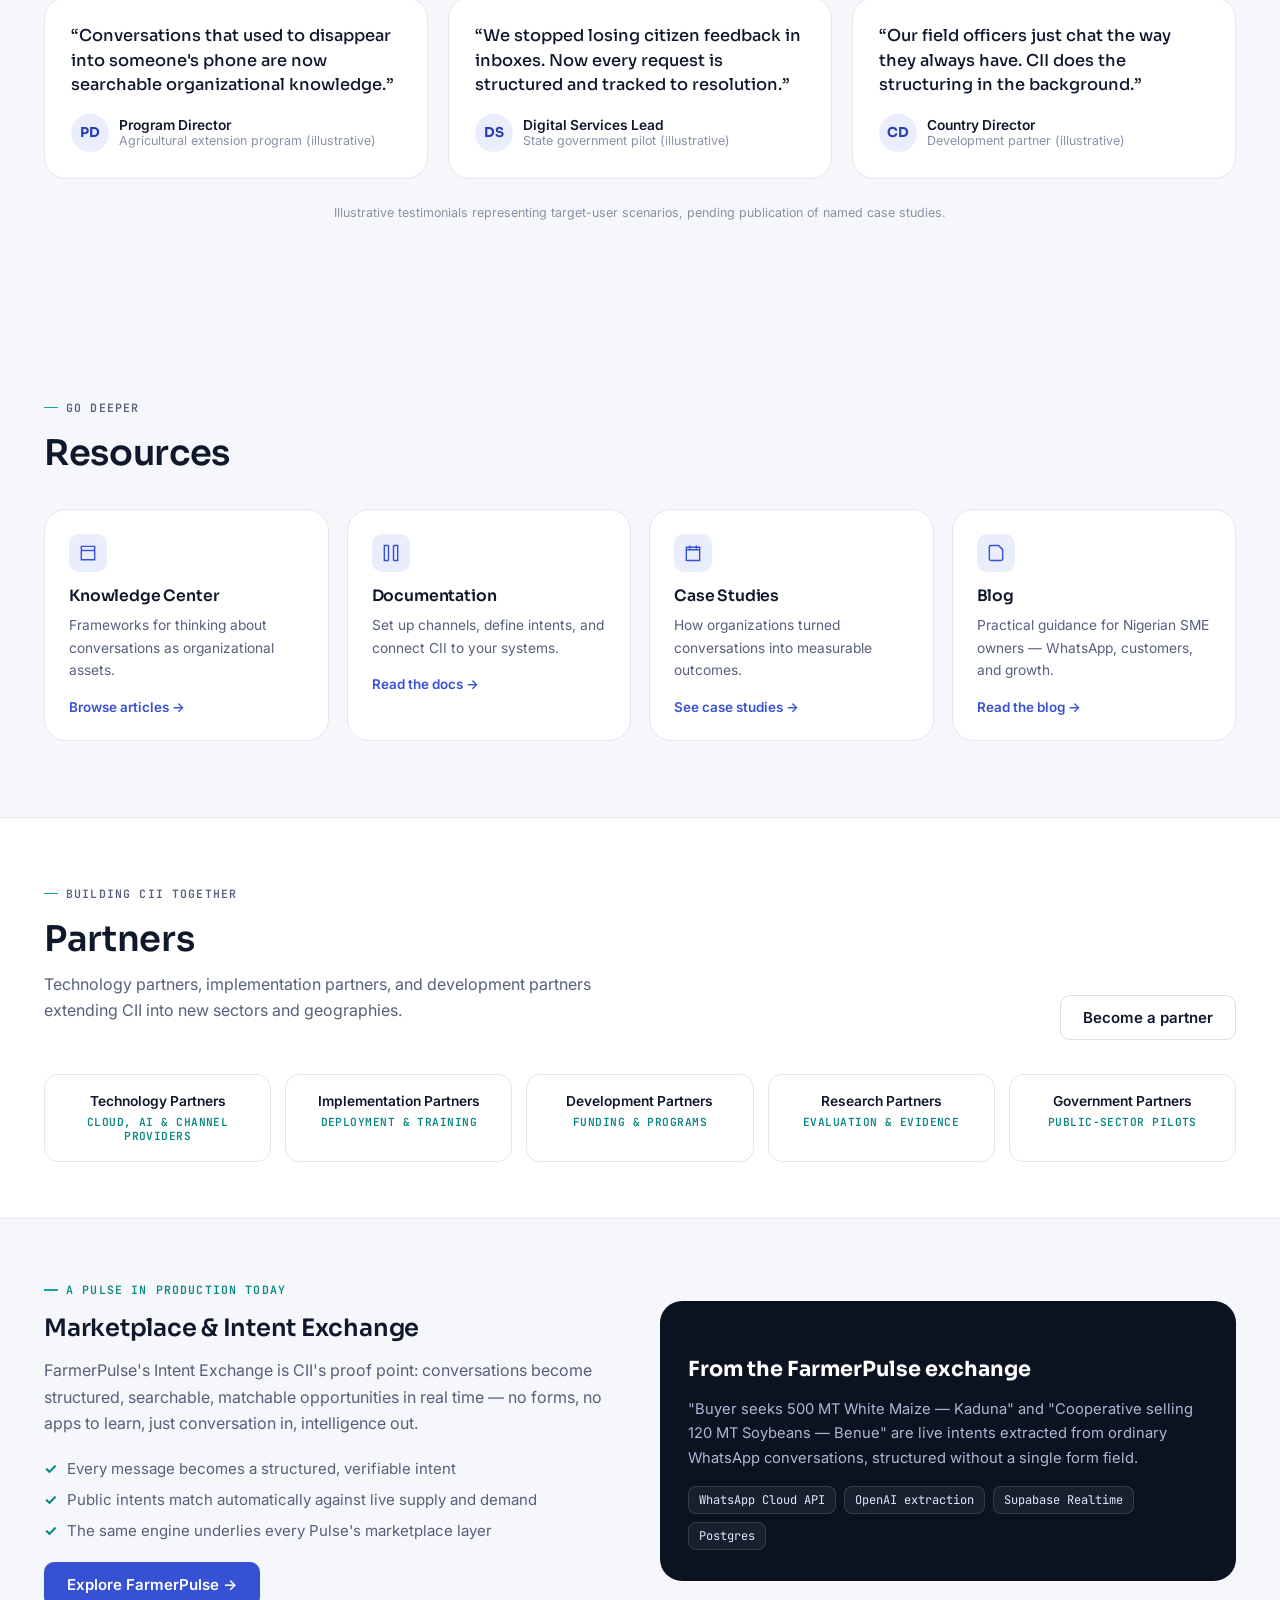
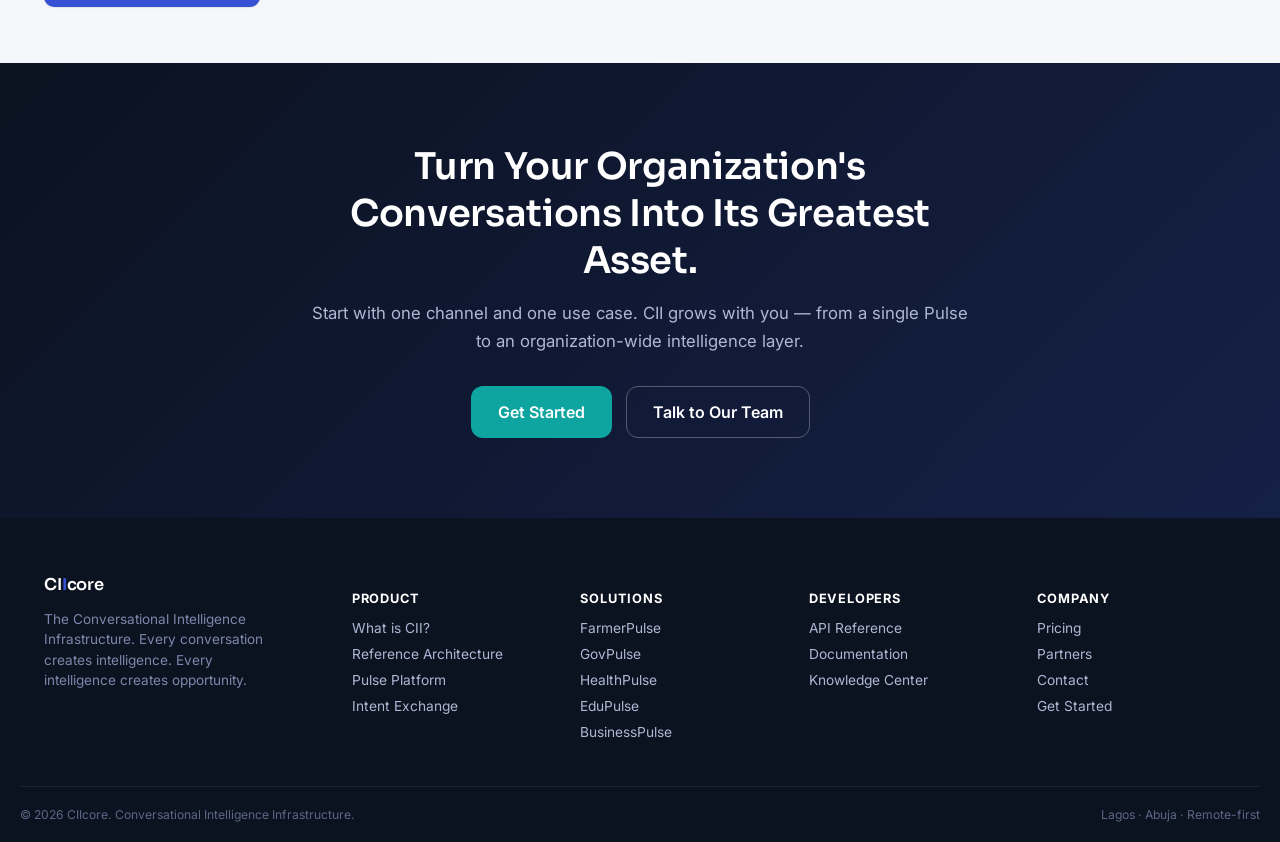
==== commit ca40f775: "Point Blog nav/resource links to blog.html and correct description to match actual SME-focused conte" ====
--- a/index.html
+++ b/index.html
@@ -52,7 +52,7 @@
         <button aria-expanded="false">Resources <svg viewBox="0 0 24 24" stroke="currentColor" fill="none" stroke-width="2"><path d="M6 9l6 6 6-6"/></svg></button>
         <div class="mega">
           <a href="index.html#case-studies">Case Studies <span>Real deployments, real impact</span></a>
-          <a href="index.html#blog">Blog <span>Ideas on conversational intelligence</span></a>
+          <a href="blog.html">Blog <span>Practical guidance for Nigerian SME owners</span></a>
           <a href="index.html#resources">Knowledge Center <span>Frameworks &amp; explainers</span></a>
         </div>
       </div>
@@ -239,8 +239,8 @@
       <div class="resource-card">
         <div class="resource-card__icon"><svg class="icon" viewBox="0 0 24 24"><path d="M4 19V5a2 2 0 0 1 2-2h9l5 5v11a2 2 0 0 1-2 2H6a2 2 0 0 1-2-2z"/></svg></div>
         <h3 id="blog">Blog</h3>
-        <p>Ideas on conversational intelligence, from architecture to policy.</p>
-        <a href="#blog">Read the blog →</a>
+        <p>Practical guidance for Nigerian SME owners — WhatsApp, customers, and growth.</p>
+        <a href="blog.html">Read the blog →</a>
       </div>
     </div>
   </div>
